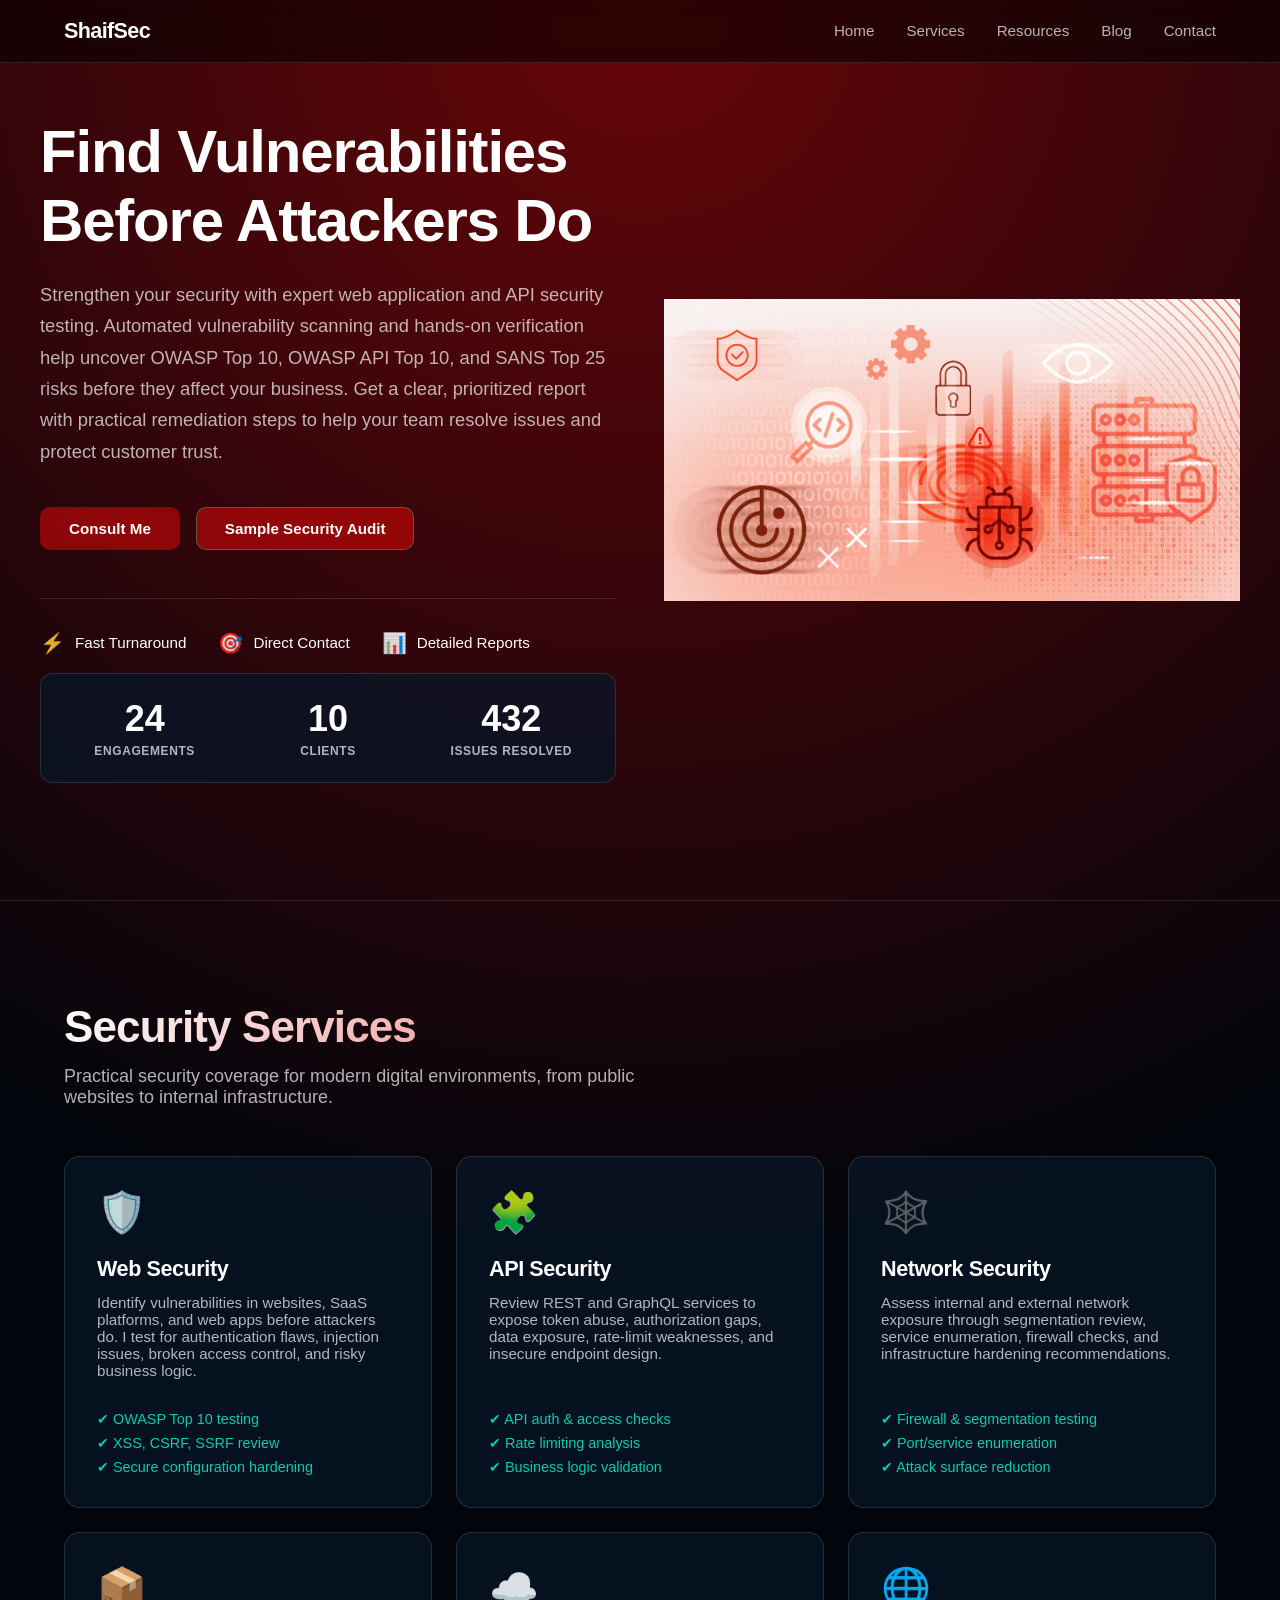
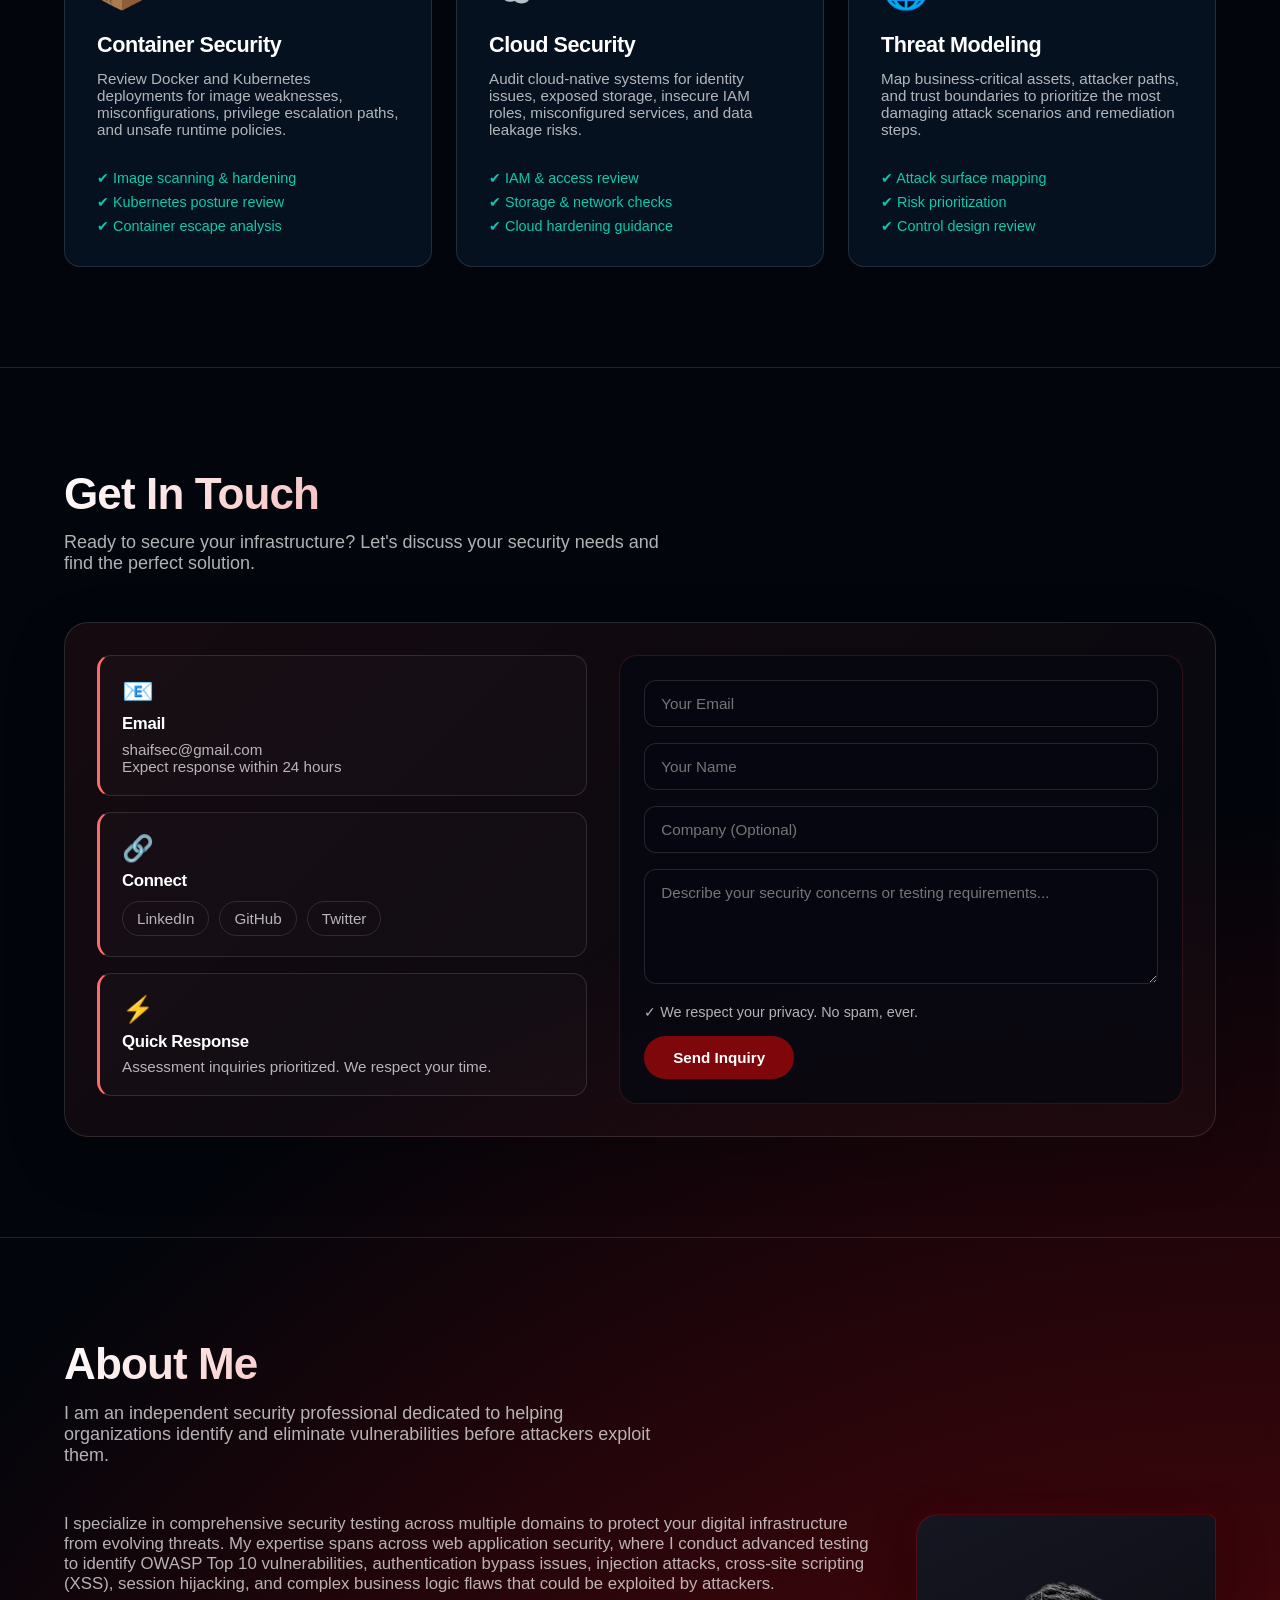
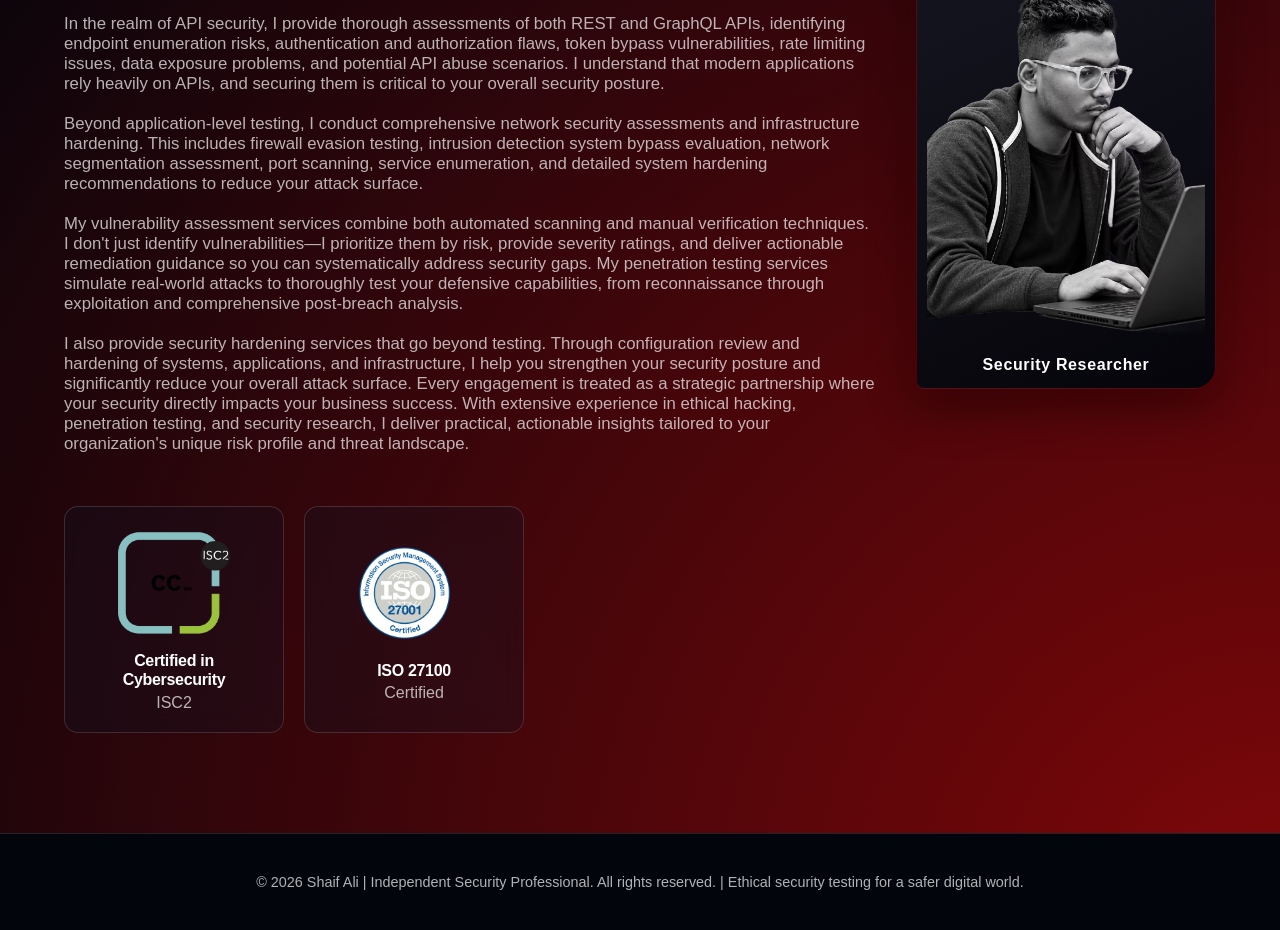
==== index.html @ ae42861e "Update" ====
<!DOCTYPE html>
<html lang="en">
<head>
  <meta charset="UTF-8">
  <meta name="viewport" content="width=device-width, initial-scale=1.0">
  <meta name="description" content="Find web and API security vulnerabilities before attackers do. Shaif Ali provides expert security testing, penetration testing, and actionable remediation guidance.">
  <meta name="keywords" content="web application security testing, API security testing, penetration testing, VAPT, security researcher">
  <meta name="author" content="Shaif Ali">
  <meta property="og:type" content="website">
  <meta property="og:site_name" content="ShaifSec">
  <meta property="og:title" content="ShaifSec | Web &amp; API Security Testing">
  <meta property="og:description" content="Find web and API security vulnerabilities before attackers do. Get expert testing and clear, actionable remediation guidance.">
  <meta property="og:url" content="https://shaifsec.com/">
  <meta property="og:image" content="https://shaifsec.com/banner.png">
  <meta name="twitter:card" content="summary_large_image">
  <meta name="twitter:title" content="ShaifSec | Web &amp; API Security Testing">
  <meta name="twitter:description" content="Find web and API security vulnerabilities before attackers do. Get expert testing and clear, actionable remediation guidance.">
  <meta name="twitter:image" content="https://shaifsec.com/banner.png">
  <link rel="canonical" href="https://shaifsec.com/">
  <title>ShaifSec | Web &amp; API Security Testing</title>
  <link rel="stylesheet" href="styles.css">
</head>
<body>
  <!-- Navigation -->
  <nav class="navbar">
    <div class="container">
      <div class="nav-brand">
        <span class="brand-name">ShaifSec</span>
      </div>
      <ul class="nav-menu" id="primary-navigation">
        <li><a href="/">Home</a></li>
        <li><a href="#services">Services</a></li>
        <li><a href="resources/index.html">Resources</a></li>
        <li><a href="blog/index.html">Blog</a></li>
        <li><a href="#contact">Contact</a></li>
      </ul>
      <button class="hamburger" id="hamburger" type="button" aria-label="Toggle navigation" aria-controls="primary-navigation" aria-expanded="false">
        <span></span>
        <span></span>
        <span></span>
      </button>
    </div>
  </nav>

  <!-- Hero Section -->
  <section id="hero" class="hero">
    <div class="hero-wrapper">
      <div class="hero-content">
        <h1 class="hero-title">Find Vulnerabilities Before Attackers Do</h1>
        <p class="hero-subtitle">Strengthen your security with expert web application and API security testing. Automated vulnerability scanning and hands-on verification help uncover OWASP Top 10, OWASP API Top 10, and SANS Top 25 risks before they affect your business. Get a clear, prioritized report with practical remediation steps to help your team resolve issues and protect customer trust.</p>
        <div class="hero-cta">
          <a href="#contact" class="btn btn-primary">Consult Me</a>
          <a href="PDF/sample-security-audit.pdf" class="btn btn-secondary">Sample Security Audit</a>
        </div>

        <div class="hero-features">
          <div class="feature">
            <span class="feature-icon">⚡</span>
            <span class="feature-text">Fast Turnaround</span>
          </div>
          <div class="feature">
            <span class="feature-icon">🎯</span>
            <span class="feature-text">Direct Contact</span>
          </div>
          <div class="feature">
            <span class="feature-icon">📊</span>
            <span class="feature-text">Detailed Reports</span>
          </div>
        </div>
        <br>
        <!-- Advanced Stats -->
        <div class="hero-stats">
          <div class="stat-box">
            <div class="stat-value" data-count="25">0</div>
            <div class="stat-name">Engagements</div>
          </div>
          <div class="stat-box">
            <div class="stat-value" data-count="11">0</div>
            <div class="stat-name">Clients</div>
          </div>
          <div class="stat-box">
            <div class="stat-value" data-count="450">0</div>
            <div class="stat-name">Issues Resolved</div>
          </div>
        </div>
      </div>
      
      <div class="hero-visual">
        <img src="banner.png" alt="ShaifSec banner" class="hero-logo">
      </div>
    </div>
  </section>

  <!-- Services Section -->
  <section id="services" class="services">
    <div class="container">
      <h2 class="section-title">Security Services</h2>
      <p class="section-subtitle">Practical security coverage for modern digital environments, from public websites to internal infrastructure.</p>

      <div class="services-grid">
        <article class="service-card">
          <div class="service-icon">🛡️</div>
          <h3>Web Security</h3>
          <p>Identify vulnerabilities in websites, SaaS platforms, and web apps before attackers do. I test for authentication flaws, injection issues, broken access control, and risky business logic.</p>
          <ul class="service-features">
            <li>✔ OWASP Top 10 testing</li>
            <li>✔ XSS, CSRF, SSRF review</li>
            <li>✔ Secure configuration hardening</li>
          </ul>
        </article>

        <article class="service-card">
          <div class="service-icon">🧩</div>
          <h3>API Security</h3>
          <p>Review REST and GraphQL services to expose token abuse, authorization gaps, data exposure, rate-limit weaknesses, and insecure endpoint design.</p>
          <ul class="service-features">
            <li>✔ API auth & access checks</li>
            <li>✔ Rate limiting analysis</li>
            <li>✔ Business logic validation</li>
          </ul>
        </article>

        <article class="service-card">
          <div class="service-icon">🕸️</div>
          <h3>Network Security</h3>
          <p>Assess internal and external network exposure through segmentation review, service enumeration, firewall checks, and infrastructure hardening recommendations.</p>
          <ul class="service-features">
            <li>✔ Firewall & segmentation testing</li>
            <li>✔ Port/service enumeration</li>
            <li>✔ Attack surface reduction</li>
          </ul>
        </article>

        <article class="service-card">
          <div class="service-icon">📦</div>
          <h3>Container Security</h3>
          <p>Review Docker and Kubernetes deployments for image weaknesses, misconfigurations, privilege escalation paths, and unsafe runtime policies.</p>
          <ul class="service-features">
            <li>✔ Image scanning & hardening</li>
            <li>✔ Kubernetes posture review</li>
            <li>✔ Container escape analysis</li>
          </ul>
        </article>

        <article class="service-card">
          <div class="service-icon">☁️</div>
          <h3>Cloud Security</h3>
          <p>Audit cloud-native systems for identity issues, exposed storage, insecure IAM roles, misconfigured services, and data leakage risks.</p>
          <ul class="service-features">
            <li>✔ IAM & access review</li>
            <li>✔ Storage & network checks</li>
            <li>✔ Cloud hardening guidance</li>
          </ul>
        </article>

        <article class="service-card">
          <div class="service-icon">🌐</div>
          <h3>Threat Modeling</h3>
          <p>Map business-critical assets, attacker paths, and trust boundaries to prioritize the most damaging attack scenarios and remediation steps.</p>
          <ul class="service-features">
            <li>✔ Attack surface mapping</li>
            <li>✔ Risk prioritization</li>
            <li>✔ Control design review</li>
          </ul>
        </article>
      </div>
    </div>
  </section>

  <!-- Contact Section -->
  <section id="contact" class="contact">
    <div class="container">
      <h2 class="section-title">Get In Touch</h2>
      <p class="section-subtitle">Ready to secure your infrastructure? Let's discuss your security needs and find the perfect solution.</p>
      
      <div class="contact-wrapper">
        <div class="contact-info">
          <div class="contact-item">
            <div class="contact-icon">📧</div>
            <h4>Email</h4>
            <p><a href="mailto:shaifsec@gmail.com">shaifsec@gmail.com</a></p>
            <p class="contact-note">Expect response within 24 hours</p>
          </div>

          <div class="contact-item">
            <div class="contact-icon">🔗</div>
            <h4>Connect</h4>
            <div class="social-links">
              <a href="https://linkedin.com/in/shaifsec" target="_blank" class="social-link">LinkedIn</a>
              <a href="https://github.com/shaifsec" target="_blank" class="social-link">GitHub</a>
              <a href="https://twitter.com/shaifsec" target="_blank" class="social-link">Twitter</a>
            </div>
          </div>

          <div class="contact-item">
            <div class="contact-icon">⚡</div>
            <h4>Quick Response</h4>
            <p class="contact-note">Assessment inquiries prioritized. We respect your time.</p>
          </div>
        </div>

        <form class="contact-form" id="contactForm">
          <div class="form-row">
            <div class="form-group">
              <input type="email" name="email" placeholder="Your Email" required>
            </div>
          </div>

          <div class="form-group">
            <input type="text" name="name" placeholder="Your Name" required>
          </div>

          <div class="form-group">
            <input type="text" name="company" placeholder="Company (Optional)">
          </div>

          <div class="form-group">
            <textarea name="message" placeholder="Describe your security concerns or testing requirements..." rows="5" required></textarea>
          </div>

          <div class="form-note">
            <span>✓</span> We respect your privacy. No spam, ever.
          </div>

          <div class="form-row">
            <button type="submit" class="btn btn-primary btn-submit">Send Inquiry</button>
          </div>
        </form>
      </div>
    </div>
  </section>

  <!-- About Me Section -->
  <section id="about" class="about">
    <div class="container">
      <h2 class="section-title">About Me</h2>
      <p class="section-subtitle">I am an independent security professional dedicated to helping organizations identify and eliminate vulnerabilities before attackers exploit them.</p>
      
      <div class="about-description">
        <div class="about-content-text">
          <p>I specialize in comprehensive security testing across multiple domains to protect your digital infrastructure from evolving threats. My expertise spans across web application security, where I conduct advanced testing to identify OWASP Top 10 vulnerabilities, authentication bypass issues, injection attacks, cross-site scripting (XSS), session hijacking, and complex business logic flaws that could be exploited by attackers.</p>

          <p>In the realm of API security, I provide thorough assessments of both REST and GraphQL APIs, identifying endpoint enumeration risks, authentication and authorization flaws, token bypass vulnerabilities, rate limiting issues, data exposure problems, and potential API abuse scenarios. I understand that modern applications rely heavily on APIs, and securing them is critical to your overall security posture.</p>

          <p>Beyond application-level testing, I conduct comprehensive network security assessments and infrastructure hardening. This includes firewall evasion testing, intrusion detection system bypass evaluation, network segmentation assessment, port scanning, service enumeration, and detailed system hardening recommendations to reduce your attack surface.</p>

          <p>My vulnerability assessment services combine both automated scanning and manual verification techniques. I don't just identify vulnerabilities—I prioritize them by risk, provide severity ratings, and deliver actionable remediation guidance so you can systematically address security gaps. My penetration testing services simulate real-world attacks to thoroughly test your defensive capabilities, from reconnaissance through exploitation and comprehensive post-breach analysis.</p>

          <p>I also provide security hardening services that go beyond testing. Through configuration review and hardening of systems, applications, and infrastructure, I help you strengthen your security posture and significantly reduce your overall attack surface. Every engagement is treated as a strategic partnership where your security directly impacts your business success. With extensive experience in ethical hacking, penetration testing, and security research, I deliver practical, actionable insights tailored to your organization's unique risk profile and threat landscape.</p>
        </div>
        <figure class="about-profile-image">
          <img src="Images/shaifsec.avif" alt="Shaif Ali, independent security professional">
          <figcaption>Security Researcher</figcaption>
        </figure>
      </div>

      <div class="certifications-list">
        <div class="certification-card" tabindex="0">
          <img src="Images/isc2-certified.png" alt="ISC2 Certified in Cybersecurity certification badge">
          <div class="certification-content">
            <h3>Certified in Cybersecurity</h3>
            <p>ISC2</p>
          </div>
          <p class="certification-description">Foundational knowledge of security principles, access controls, network security, and incident response.</p>
        </div>
        <div class="certification-card" tabindex="0">
          <img src="Images/iso-27100-certified.png" alt="ISO 27100 certification badge">
          <div class="certification-content">
            <h3>ISO 27100</h3>
            <p>Certified</p>
          </div>
          <p class="certification-description">Introduces cybersecurity concepts and principles for understanding and managing cyber risk.</p>
        </div>
      </div>
    </div>
  </section>

  <!-- Footer -->
  <footer class="footer">
    <div class="container">
      <p>&copy; 2026 Shaif Ali | Independent Security Professional. All rights reserved. | Ethical security testing for a safer digital world.</p>
    </div>
  </footer>

  <script src="script.js"></script>
</body>
</html>
---- styles.css ----
/* ========================================
   CYBERSECURITY SERVICE WEBSITE - STYLES
   Premium Dark Theme with Precision Neon Accents
   ======================================== */

* {
  margin: 0;
  padding: 0;
  box-sizing: border-box;
}

:root{
    /* Brand */
    --primary-color:#e90808f4;
    --primary-dark:#e90808f4;
    --secondary-color:#08e9c4dc;

    /* Background */
    --bg-darker:#02050b;
    --bg-dark: #081321;
    --bg-card:rgba(9,22,40,.75);
    --bg-card-hover: rgba(255, 45, 45, 0.08);

    /* Text */
    --text-light:#ffffff;
    --text-muted:#ffffffb1;

    /* Borders */
    --border-color:rgba(248, 248, 248, 0.12);

    /* Neon */
    --glow-blue:0 0 25px rgba(0,229,255,.45);
    --glow-red:0 0 18px oklch(63.348% 0.25204 28.552 / 0.55);

    --shadow:0 15px 45px rgb(238, 221, 221);

    --radius:18px;
}

html {
  scroll-behavior: smooth;
}

body{
    font-family:'Inter',sans-serif;
    color:var(--text-light);
    overflow-x:hidden;

    background:
        radial-gradient(circle at top,
        hwb(0 2% 4% / 0.418),
        transparent 30%),

        radial-gradient(circle at bottom right,
        hwb(0 3% 7% / 0.532),
        transparent 40%),

        linear-gradient(
        180deg,
        #02050b 30%,
        #02050b 45%,
        #02050b 75%);
}

.container {
  width: 100%;
  max-width: 1200px;
  margin: 0 auto;
  padding: 0 24px;
}

/* ========================================
   TYPOGRAPHY
   ======================================== */

h1, h2, h3, h4, h5, h6 {
  font-weight: 700;
  line-height: 1.2;
  letter-spacing: -0.02em;
}

.section-title {
  font-size: 2.75rem;
  margin-bottom: 12px;
  background: linear-gradient(135deg, #ffffff 0%, var(--primary-color) 100%);
  background-clip: text;
  -webkit-background-clip: text;
  -webkit-text-fill-color: transparent;
}

.section-subtitle {
  font-size: 1.125rem;
  color: var(--text-muted);
  margin-bottom: 48px;
  max-width: 600px;
}

/* ========================================
   BUTTONS
   ======================================== */
  
.btn{
  display:inline-flex;
  align-items:center;
  justify-content:center;
  gap:8px;

  padding:12px 28px;
  border-radius:10px;

  font-weight:600;
  font-size:0.95rem;

  text-decoration:none;
  cursor:pointer;

  transition:all .25s ease;
  user-select:none;
  border:1px solid transparent;
}

.btn-primary{
  background:linear-gradient(135deg,#e9080884,#d6060693);
  color:#fff;

  box-shadow:0 0 18px rgba(8, 226, 242, 0);
}

.btn-primary:hover{
  transform:translateY(-3px);
  box-shadow:
    0 0 25px lch(70.99% 40.16 231.56 / 0),
    0 10px 30px hwb(198 2% 7% / 0);
}
.btn-secondary{
   background:linear-gradient(135deg,#e9080884,#d6060693);
  color:#fff;

  border:1px solid rgba(8, 233, 196, 0.35);
  backdrop-filter:blur(10px);
}

.btn-secondary:hover{
  border-color:var(--secondary-color);
  box-shadow:0 0 18px rgba(8, 233, 196, 0.18);
  transform:translateY(-3px);
}

/* ========================================
   NAVIGATION BAR
   ======================================== */

.navbar {
  position: fixed;
  top: 0;
  width: 100%;
  background: rgba(0, 0, 0, 0.542);
  border-bottom: 1px solid var(--border-color);
  z-index: 1000;
  backdrop-filter: blur(12px);
}

.navbar .container {
  display: flex;
  justify-content: space-between;
  align-items: center;
  padding: 18px 24px;
}

.nav-brand {
  display: flex;
  align-items: center;
  gap: 12px;
  font-size: 1.35rem;
  font-weight: 700;
  letter-spacing: -0.03em;
}

.logo-img {
  width: 50px;
  height: 40px;
  object-fit: contain;
}

.logo-icon {
  font-size: 1.6rem;
  color: var(--primary-color);
  filter: drop-shadow(0 0 8px rgba(0, 255, 157, 0.5));
}

.brand-name {
  color: var(--text-light);
}

.nav-menu {
  display: flex;
  list-style: none;
  gap: 32px;
  align-items: center;
}

.nav-menu a {
  color: var(--text-muted);
  text-decoration: none;
  transition: color 0.2s ease;
  font-weight: 500;
  font-size: 0.95rem;
}

.nav-menu a:hover,
.nav-menu a.active {
  color: var(--primary-color);
}

.nav-menu a.active {
  font-weight: 700;
}

.hamburger {
  display: none;
  flex-direction: column;
  cursor: pointer;
  gap: 6px;
  padding: 8px;
  border: 0;
  background: transparent;
}

.hamburger:focus-visible {
  outline: 2px solid var(--primary-color);
  outline-offset: 3px;
}

.hamburger span {
  width: 24px;
  height: 2px;
  background: var(--text-light);
  border-radius: 2px;
  transition: all 0.2s ease;
}

/* ========================================
   HERO SECTION
   ======================================== */

.hero {
  min-height: 100vh;
  display: flex;
  align-items: center;
  justify-content: center;

  padding-top: 80px; /* replaces margin-top issue */
  padding-bottom: 80px;

  position: relative;
}

.hero-wrapper {
  width: 100%;
  max-width: 1200px;

  display: grid;
  grid-template-columns: 1fr 1fr;
  gap: 48px;

  align-items: center;
  justify-content: center;

  margin: 0 auto;
}

.hero-badge {
  display: inline-flex;
  align-items: center;
  gap: 8px;
  background: rgba(0, 255, 157, 0.06);
  border: 1px solid rgba(0, 255, 157, 0.2);
  color: var(--primary-color);
  padding: 6px 14px;
  border-radius: 20px;
  font-size: 0.85rem;
  font-weight: 600;
  margin-bottom: 24px;
  letter-spacing: 0.05em;
  text-transform: uppercase;
}

.badge-pulse {
  width: 6px;
  height: 6px;
  background: var(--primary-color);
  border-radius: 50%;
  box-shadow: 0 0 8px var(--primary-color);
  animation: pulse-dot 2s ease-in-out infinite;
}

@keyframes pulse-dot {
  0%, 100% { transform: scale(1); opacity: 1; }
  50% { transform: scale(1.4); opacity: 0.5; }
}

.hero-title {
  font-size: 3.75rem;
  margin-bottom: 24px;
  color: var(--text-light);
  line-height: 1.15;
  font-weight: 800;
}

/* Enhanced Gradient Style for Specific Hero Text Accentuation */
.hero-title span {
  background: linear-gradient(135deg, var(--primary-color) 0%, var(--secondary-color) 100%);
  background-clip: text;
  -webkit-background-clip: text;
  -webkit-text-fill-color: transparent;
}

.hero-subtitle {
  font-size: 1.15rem;
  color: var(--text-muted);
  margin-bottom: 40px;
  line-height: 1.7;
  text-align: left;
}

.hero-cta {
  display: flex;
  gap: 16px;
  margin-bottom: 48px;
  flex-wrap: wrap;
}

.hero-features {
  display: flex;
  gap: 32px;
  flex-wrap: wrap;
  padding-top: 32px;
  border-top: 1px solid var(--border-color);
}

.feature {
  display: flex;
  align-items: center;
  gap: 10px;
  color: var(--text-light);
  font-weight: 500;
  font-size: 0.95rem;
}

.feature-icon {
  font-size: 1.25rem;
  color: var(--secondary-color);
}

/* Hero Stats Container */
.hero-stats {
  display: flex;
  gap: 24px;
  padding: 24px;
  background: var(--bg-card);
  border: 1px solid var(--border-color);
  border-radius: 12px;
  backdrop-filter: blur(8px);
}

.stat-box {
  text-align: center;
  flex: 1;
}

.stat-value {
  font-size: 2.25rem;
  font-weight: 800;
  color: var(--text-light);
  margin-bottom: 4px;
}

.stat-name {
  font-size: 0.75rem;
  color: var(--text-muted);
  font-weight: 600;
  text-transform: uppercase;
  letter-spacing: 0.05em;
}

/* Hero visual */
.hero-visual {
  display: flex;
  align-items: center;
  justify-content: center;
  position: relative;
  min-height: 320px;
}

.hero-logo {
  width: min(620px, 100%);
  height: auto;
  max-width: 100%;
  display: block;
  object-fit: contain;
}

.cyber-shield {
  width: 100%;
  max-width: 340px;
  height: auto;
  filter: drop-shadow(0 0 40px rgba(0, 255, 157, 0.15));
  animation: shield-float 4s ease-in-out infinite;
}

@keyframes shield-float {
  0%, 100% { transform: translateY(0px); }
  50% { transform: translateY(-12px); }
}

.security-shield {
  position: relative;
  width: 280px;
  height: 280px;
  display: flex;
  align-items: center;
  justify-content: center;
}

.shield-inner {
  width: 200px;
  height: 240px;
  background: linear-gradient(135deg, rgba(5, 8, 17, 0.6) 0%, rgba(13, 22, 41, 0.8) 100%);
  border: 1px solid rgba(0, 255, 157, 0.3);
  border-radius: 24px 24px 60px 60px;
  display: flex;
  align-items: center;
  justify-content: center;
  box-shadow: 0 10px 40px rgba(0, 0, 0, 0.5), inset 0 0 20px rgba(0, 255, 157, 0.1);
  animation: shield-pulse 3s ease-in-out infinite;
  z-index: 3;
}

.shield-lock {
  font-size: 4rem;
  color: var(--primary-color);
  filter: drop-shadow(0 0 12px rgba(0, 255, 157, 0.4));
}

.shield-ring {
  position: absolute;
  width: 110%;
  height: 110%;
  border: 1px dashed rgba(0, 200, 255, 0.2);
  border-radius: 50%;
  animation: rotate 20s linear infinite;
}

.shield-ring:nth-child(2) {
  width: 125%;
  height: 125%;
  border: 1px solid rgba(0, 255, 157, 0.1);
  animation: rotate 30s linear infinite reverse;
}

@keyframes shield-pulse {
  0%, 100% { border-color: rgba(0, 255, 157, 0.3); }
  50% { border-color: rgba(0, 200, 255, 0.6); }
}

@keyframes rotate {
  100% { transform: rotate(360deg); }
}

/* ========================================
   SECTIONS STANDARD SETUP
   ======================================== */

#about, #services, #plans, #why-us, #testimonials, #contact, #resources {
  padding: 100px 0;
  border-top: 1px solid var(--border-color);
}

/* ========================================
   PLANS SECTION
   ======================================== */

.plans-grid {
  display: grid;
  grid-template-columns: repeat(auto-fit, minmax(280px, 1fr));
  gap: 24px;
}

.plan-card {
  position: relative;
  background: var(--bg-card);
  border: 1px solid var(--border-color);
  border-radius: 16px;
  padding: 32px 24px;
  transition: all 0.3s ease;
}

.plan-card:hover {
  transform: translateY(-6px);
  border-color: rgba(255, 45, 45, 0.4);
  box-shadow: 0 0 25px rgba(255, 45, 45, 0.18);
}

.featured-plan {
  border-color: rgba(255, 45, 45, 0.45);
  box-shadow: inset 0 0 0 1px rgba(255, 45, 45, 0.2);
}

.plan-badge {
  position: absolute;
  top: 16px;
  right: 16px;
  background: linear-gradient(135deg, var(--primary-color), #ff6a00);
  color: #fff;
  font-size: 0.75rem;
  font-weight: 700;
  padding: 6px 10px;
  border-radius: 999px;
}

.plan-header {
  margin-bottom: 24px;
}

.plan-header h3 {
  font-size: 1.45rem;
  margin-bottom: 8px;
}

.plan-price {
  font-size: 2rem;
  font-weight: 800;
  color: var(--secondary-color);
  margin-bottom: 6px;
}

.plan-meta {
  color: var(--text-muted);
  font-size: 0.95rem;
}

.plan-features {
  list-style: none;
  display: flex;
  flex-direction: column;
  gap: 10px;
  color: var(--text-muted);
  font-size: 0.95rem;
}

.plan-features li {
  display: flex;
  gap: 8px;
  align-items: flex-start;
}

.plan-features span {
  color: var(--primary-color);
  font-weight: 700;
}

/* ========================================
   ABOUT SECTION
   ======================================== */

.about-description {
  display: grid;
  grid-template-columns: minmax(0, 1fr) minmax(220px, 300px);
  align-items: start;
  gap: 40px;
}

.about-content-text p {
  color: var(--text-muted);
  font-size: 1.05rem;
  margin-bottom: 20px;
}

.about-profile-image {
  position: relative;
  margin: 0;
  padding: 10px;
  border: 1px solid rgba(233, 8, 8, 0.3);
  border-radius: 22px 8px 22px 8px;
  background: linear-gradient(155deg, rgba(19, 24, 36, 0.92), rgba(2, 5, 11, 0.96));
  box-shadow: 0 18px 48px rgba(0, 0, 0, 0.42), 0 0 24px rgba(233, 8, 8, 0.1);
}

.about-profile-image img {
  display: block;
  width: 100%;
  height: auto;
  border-radius: 15px 4px 15px 4px;
  object-fit: cover;
}

.about-profile-image figcaption {
  padding: 14px 8px 4px;
  color: var(--text-light);
  font-size: 1rem;
  font-weight: 600;
  letter-spacing: 0.04em;
  text-align: center;
}

.certifications-list {
  display: flex;
  flex-wrap: wrap;
  gap: 20px;
  margin-top: 32px;
}

.certification-card {
  position: relative;
  display: flex;
  width: 220px;
  aspect-ratio: 1;
  flex-direction: column;
  align-items: center;
  justify-content: center;
  gap: 12px;
  padding: 20px;
  background: rgba(9, 22, 40, 0.28);
  border: 1px solid rgba(255, 255, 255, 0.14);
  border-radius: 14px;
  backdrop-filter: blur(12px);
  transition: background 0.3s ease, border-color 0.3s ease, transform 0.3s ease;
}

.certification-card:hover,
.certification-card:focus-visible {
  transform: translateY(-4px);
  background: rgba(9, 22, 40, 0.42);
  border-color: rgba(255, 45, 45, 0.4);
}

.certification-card:focus-visible {
  outline: 2px solid var(--primary-color);
  outline-offset: 3px;
}

.certification-card img {
  display: block;
  width: 112px;
  height: 112px;
  object-fit: contain;
}

.certification-content h3 {
  font-size: 1rem;
  text-align: center;
}

.certification-content p {
  color: var(--text-muted);
  margin-top: 4px;
  text-align: center;
}

.certification-description {
  position: absolute;
  inset: 0;
  display: flex;
  align-items: center;
  justify-content: center;
  padding: 24px;
  border-radius: inherit;
  background: rgba(2, 5, 11, 0.94);
  color: var(--text-light);
  font-size: 0.95rem;
  line-height: 1.5;
  text-align: center;
  opacity: 0;
  visibility: hidden;
  transition: opacity 0.2s ease, visibility 0.2s ease;
}

.certification-card:hover .certification-description,
.certification-card:focus-visible .certification-description {
  opacity: 1;
  visibility: visible;
}

/* ========================================
   SERVICES SECTION
   ======================================== */

.services-grid {
  display: grid;
  grid-template-columns: repeat(auto-fit, minmax(280px, 1fr));
  gap: 24px;
  align-items: stretch;
}

.service-card {
  background: var(--bg-card);
  border: 1px solid var(--border-color);
  border-radius: 16px;
  padding: 32px;
  transition: all 0.3s cubic-bezier(0.4, 0, 0.2, 1);
  display: flex;
  flex-direction: column;
}

.service-card:hover,
.benefit-item:hover,
.testimonial-card:hover {
  background: rgba(255, 45, 45, 0.08);
  border-color: rgba(255, 45, 45, 0.4);
  transform: translateY(-6px);
  box-shadow: 0 0 25px rgba(255, 45, 45, 0.25);
}

.service-icon {
  font-size: 2.5rem;
  margin-bottom: 20px;
  color: var(--primary-color);
}

.service-card h3 {
  font-size: 1.35rem;
  margin-bottom: 12px;
  color: var(--text-light);
}

.service-card p {
  color: var(--text-muted);
  margin-bottom: 24px;
  font-size: 0.95rem;
}

.service-features {
  list-style: none;
  color: var(--secondary-color);
  font-size: 0.9rem;
  margin-top: auto;
}

.service-features li {
  margin-top: 8px;
  display: flex;
  align-items: center;
  gap: 8px;
}

/* ========================================
   WHY US & TESTIMONIALS
   ======================================== */

.benefits-grid, .testimonials-grid {
  display: grid;
  grid-template-columns: repeat(auto-fit, minmax(300px, 1fr));
  gap: 24px;
}

.benefit-item, .testimonial-card {
  background: var(--bg-card);
  border: 1px solid var(--border-color);
  border-radius: 8px;
  padding: 32px;
  transition: all 0.3s ease;
}

.benefit-item:hover, .testimonial-card:hover {
  background: var(--bg-card-hover);
  border-color: rgba(0, 200, 255, 0.3);
  transform: translateY(-4px);
}

.benefit-icon {
  font-size: 2.5rem;
  color: var(--primary-color);
  margin-bottom: 16px;
}

.benefit-item h4 {
  font-size: 1.25rem;
  margin-bottom: 12px;
}

.benefit-item p, .testimonial-card p {
  color: var(--text-muted);
  font-size: 0.95rem;
}

.stars {
  color: #ffb800;
  margin-bottom: 16px;
  font-size: 1rem;
}

.testimonial-card p {
  font-style: italic;
  line-height: 1.7;
  margin-bottom: 20px;
}

.testimonial-author {
  color: var(--secondary-color);
  font-weight: 600;
  font-size: 0.9rem;
}

/* ========================================
   RESOURCES SECTION
   ======================================== */

.resources-grid {
  display: grid;
  grid-template-columns: repeat(auto-fit, minmax(240px, 1fr));
  gap: 24px;
}

.resource-card {
  display: block;
  background: var(--bg-card);
  border: 1px solid var(--border-color);
  border-radius: 16px;
  padding: 28px;
  text-decoration: none;
  color: inherit;
  transition: all 0.3s ease;
}

.resource-card:hover {
  transform: translateY(-6px);
  border-color: rgba(255, 45, 45, 0.4);
  box-shadow: 0 0 25px rgba(255, 45, 45, 0.18);
}

.resource-icon {
  font-size: 2.2rem;
  margin-bottom: 16px;
  color: var(--primary-color);
}

.resource-card h3 {
  font-size: 1.25rem;
  margin-bottom: 10px;
  color: var(--text-light);
}

.resource-card p {
  color: var(--text-muted);
  font-size: 0.95rem;
  line-height: 1.6;
}

/* ========================================
   CONTACT SECTION
   ======================================== */

.contact {
  position: relative;
}

.contact-eyebrow {
  display: inline-block;
  margin-bottom: 12px;
  padding: 8px 14px;
  border: 1px solid rgba(255, 77, 77, 0.25);
  border-radius: 999px;
  background: rgba(255, 77, 77, 0.08);
  color: #ff6b6b;
  font-size: 0.85rem;
  font-weight: 600;
  letter-spacing: 0.08em;
  text-transform: uppercase;
}

.contact-wrapper {
  display: grid;
  grid-template-columns: 1fr 1.15fr;
  gap: 32px;
  margin-top: 28px;
  padding: 32px;
  background: linear-gradient(135deg, rgba(255, 77, 77, 0.08), rgba(255, 255, 255, 0.02));
  border: 1px solid var(--border-color);
  border-radius: 24px;
  box-shadow: 0 20px 60px rgba(0, 0, 0, 0.2);
}

.contact-info {
  display: flex;
  flex-direction: column;
  gap: 16px;
}

.contact-hero {
  padding: 24px;
  border-radius: 18px;
  background: rgba(5, 8, 17, 0.7);
  border: 1px solid rgba(255, 77, 77, 0.2);
}

.contact-hero h3 {
  color: var(--text-light);
  font-size: 1.3rem;
  margin-bottom: 8px;
}

.contact-hero p {
  color: var(--text-muted);
  line-height: 1.7;
  margin: 0;
}

.contact-item {
  background: rgba(255, 255, 255, 0.02);
  border: 1px solid var(--border-color);
  border-left: 3px solid #ff6b6b;
  padding: 20px 22px;
  border-radius: 14px;
  transition: transform 0.2s ease, border-color 0.2s ease;
}

.contact-item:hover {
  transform: translateY(-2px);
  border-color: rgba(255, 77, 77, 0.3);
}

.contact-icon {
  font-size: 1.6rem;
  color: #ff6b6b;
  margin-bottom: 8px;
}

.contact-item h4 {
  color: var(--text-light);
  margin-bottom: 6px;
  font-size: 1.05rem;
}

.contact-item p, .contact-item a {
  color: var(--text-muted);
  font-size: 0.95rem;
  text-decoration: none;
}

.contact-item a:hover {
  color: #ff6b6b;
}

.social-links {
  display: flex;
  flex-wrap: wrap;
  gap: 10px;
  margin-top: 10px;
}

.social-link {
  color: var(--text-muted);
  text-decoration: none;
  padding: 8px 14px;
  border: 1px solid var(--border-color);
  border-radius: 999px;
  font-size: 0.85rem;
  transition: all 0.2s ease;
}

.social-link:hover {
  color: #ff6b6b;
  border-color: #ff6b6b;
  background: rgba(255, 77, 77, 0.08);
}

/* Form Styles */
.contact-form {
  display: flex;
  flex-direction: column;
  gap: 16px;
  padding: 24px;
  border-radius: 18px;
  background: rgba(5, 8, 17, 0.7);
  border: 1px solid rgba(255, 77, 77, 0.16);
}

.form-group input, .form-group textarea {
  background: rgba(5, 8, 17, 0.6);
  border: 1px solid var(--border-color);
  color: var(--text-light);
  padding: 14px 16px;
  border-radius: 12px;
  font-family: inherit;
  font-size: 0.95rem;
  transition: all 0.25s ease;
  width: 100%;
}

.form-group input:focus, .form-group textarea:focus {
  outline: none;
  border-color: #ff6b6b;
  background: rgba(5, 8, 17, 0.9);
  box-shadow: 0 0 15px rgba(255, 77, 77, 0.15);
}

.form-row {
  display: flex;
  gap: 16px;
}

.form-row .form-group {
  flex: 1;
}

.btn-submit {
  border-radius: 999px;
  white-space: nowrap;
}

.form-note {
  color: var(--text-muted);
  font-size: 0.9rem;
}

/* ========================================
   FOOTER
   ======================================== */

.footer {
  background: var(--bg-darker);
  border-top: 1px solid var(--border-color);
  padding: 40px 24px;
  text-align: center;
  color: var(--text-muted);
  font-size: 0.9rem;
}

/* ========================================
   RESPONSIVE DESIGN (Media Queries)
   ======================================== */

@media (max-width: 992px) {
  .hero-wrapper {
    grid-template-columns: 1fr;
    text-align: center;
    gap: 40px;
  }
  
  .hero-title { font-size: 3rem; }
  .hero-cta, .hero-features { justify-content: center; }
  .contact-wrapper { grid-template-columns: 1fr; }
  .hero-visual { order: -1; margin-bottom: 20px; }
}

@media (max-width: 768px) {
  .nav-menu { display: none; }
  .hamburger { display: flex; }
  .section-title { font-size: 2.25rem; }
  #about, #services, #plans, #why-us, #testimonials, #contact { padding: 60px 0; }
  .form-row { flex-direction: column; }

  .hero-wrapper { width: 100%; padding: 0 24px; }
  .hero-content, .hero-visual { width: 100%; min-width: 0; }
  .hero-logo { position: static; width: 100%; max-width: 100%; margin: 0; transform: none; }
  .hero-stats { gap: 8px; padding: 16px 10px; }
  .stat-box { min-width: 0; }
  .stat-value { font-size: 1.5rem; }
  .stat-name { letter-spacing: 0; }

  .about-description { grid-template-columns: 1fr; gap: 24px; }
  .about-profile-image { position: static; grid-row: 1; width: min(100%, 280px); margin: 0 auto 8px; }

  .certification-card { width: 190px; }
  .certification-card img { width: 96px; height: 96px; }

  /* Mobile menu when active */
  .navbar .nav-menu.active {
    display: flex;
    flex-direction: column;
    position: absolute;
    top: 64px;
    right: 16px;
    background: var(--bg-card, rgba(9,22,40,.95));
    padding: 12px 16px;
    border-radius: 10px;
    box-shadow: 0 8px 24px rgba(0,0,0,0.5);
    gap: 12px;
    z-index: 50;
    min-width: 200px;
  }

  .nav-menu.active a {
    color: var(--text-light);
    padding: 8px 0;
  }

  /* Hamburger active state - animate to X */
  .hamburger.active span:nth-child(1) {
    transform: translateY(8px) rotate(45deg);
  }
  .hamburger.active span:nth-child(2) {
    opacity: 0;
    transform: scaleX(0);
  }
  .hamburger.active span:nth-child(3) {
    transform: translateY(-8px) rotate(-45deg);
  }
}

@media (max-width: 480px) {
  .hero-title { font-size: 2.25rem; }
  .hero-cta .btn { width: 100%; }
}
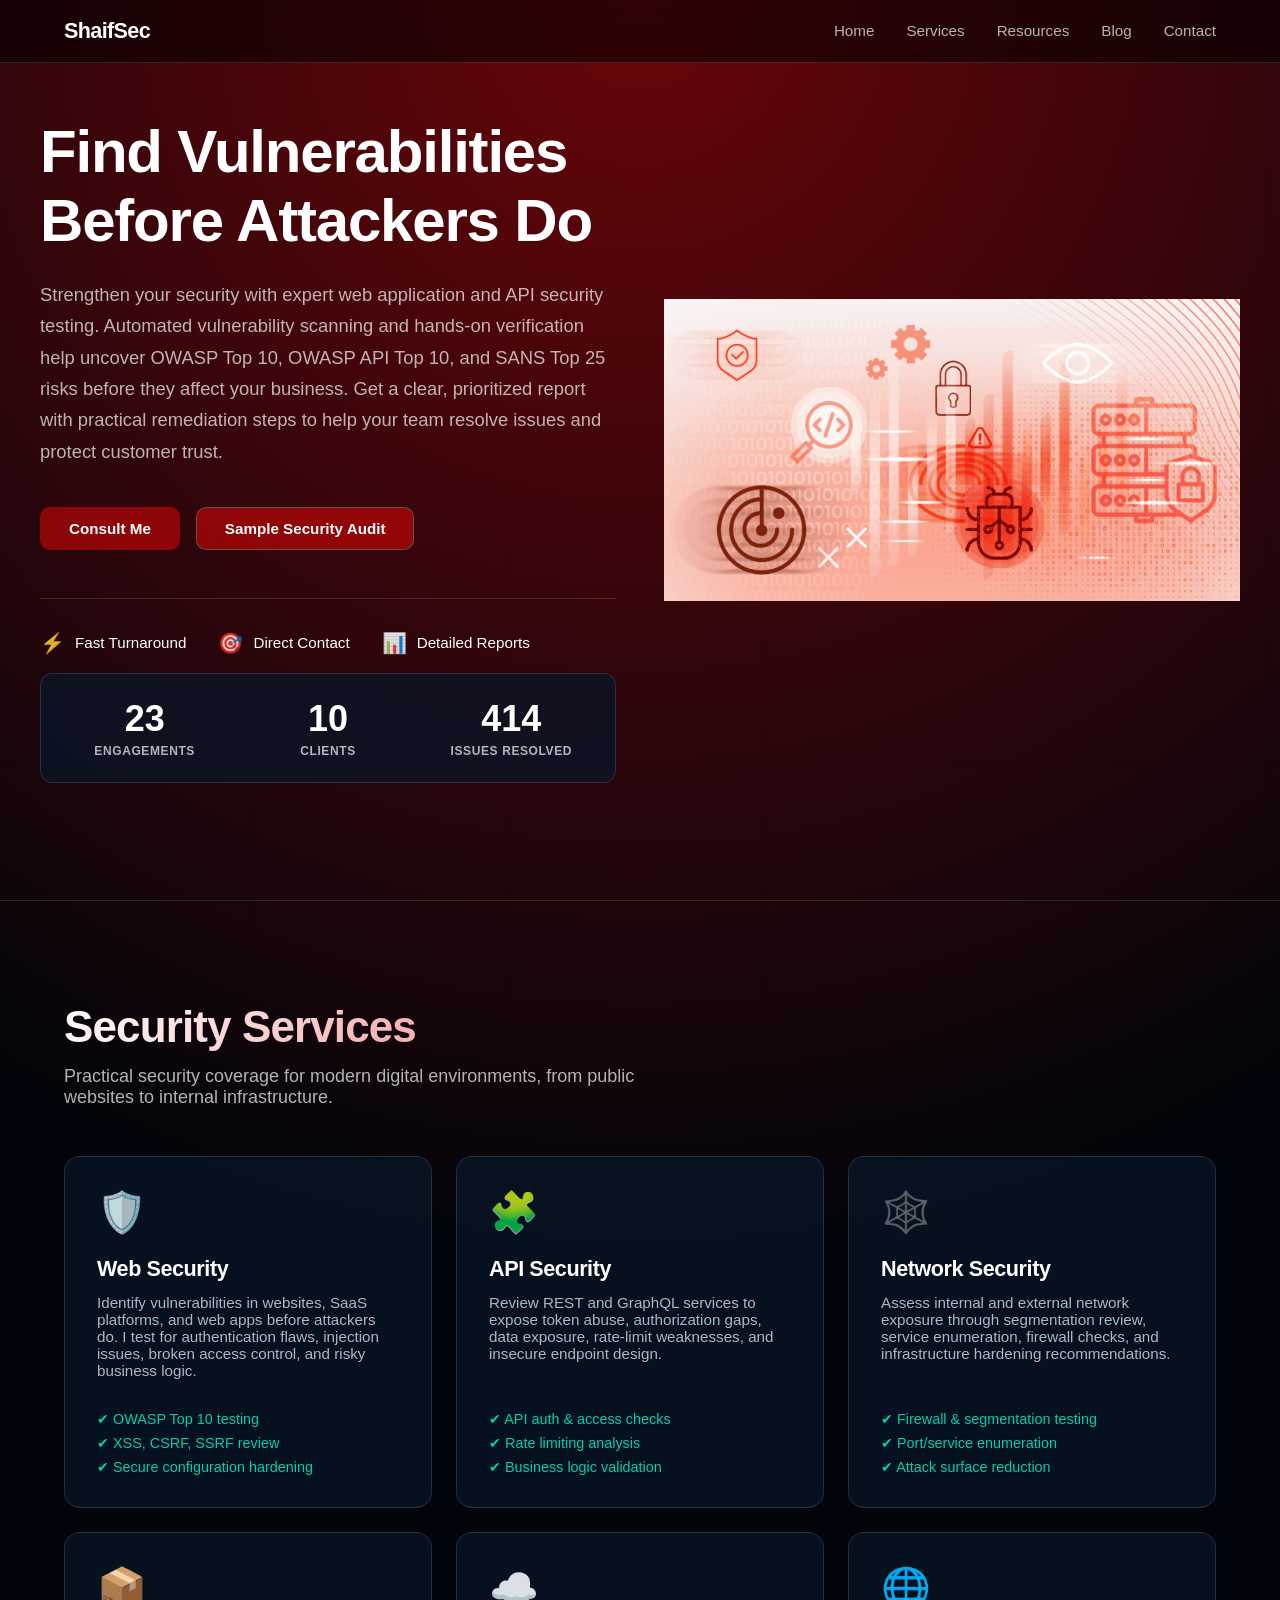
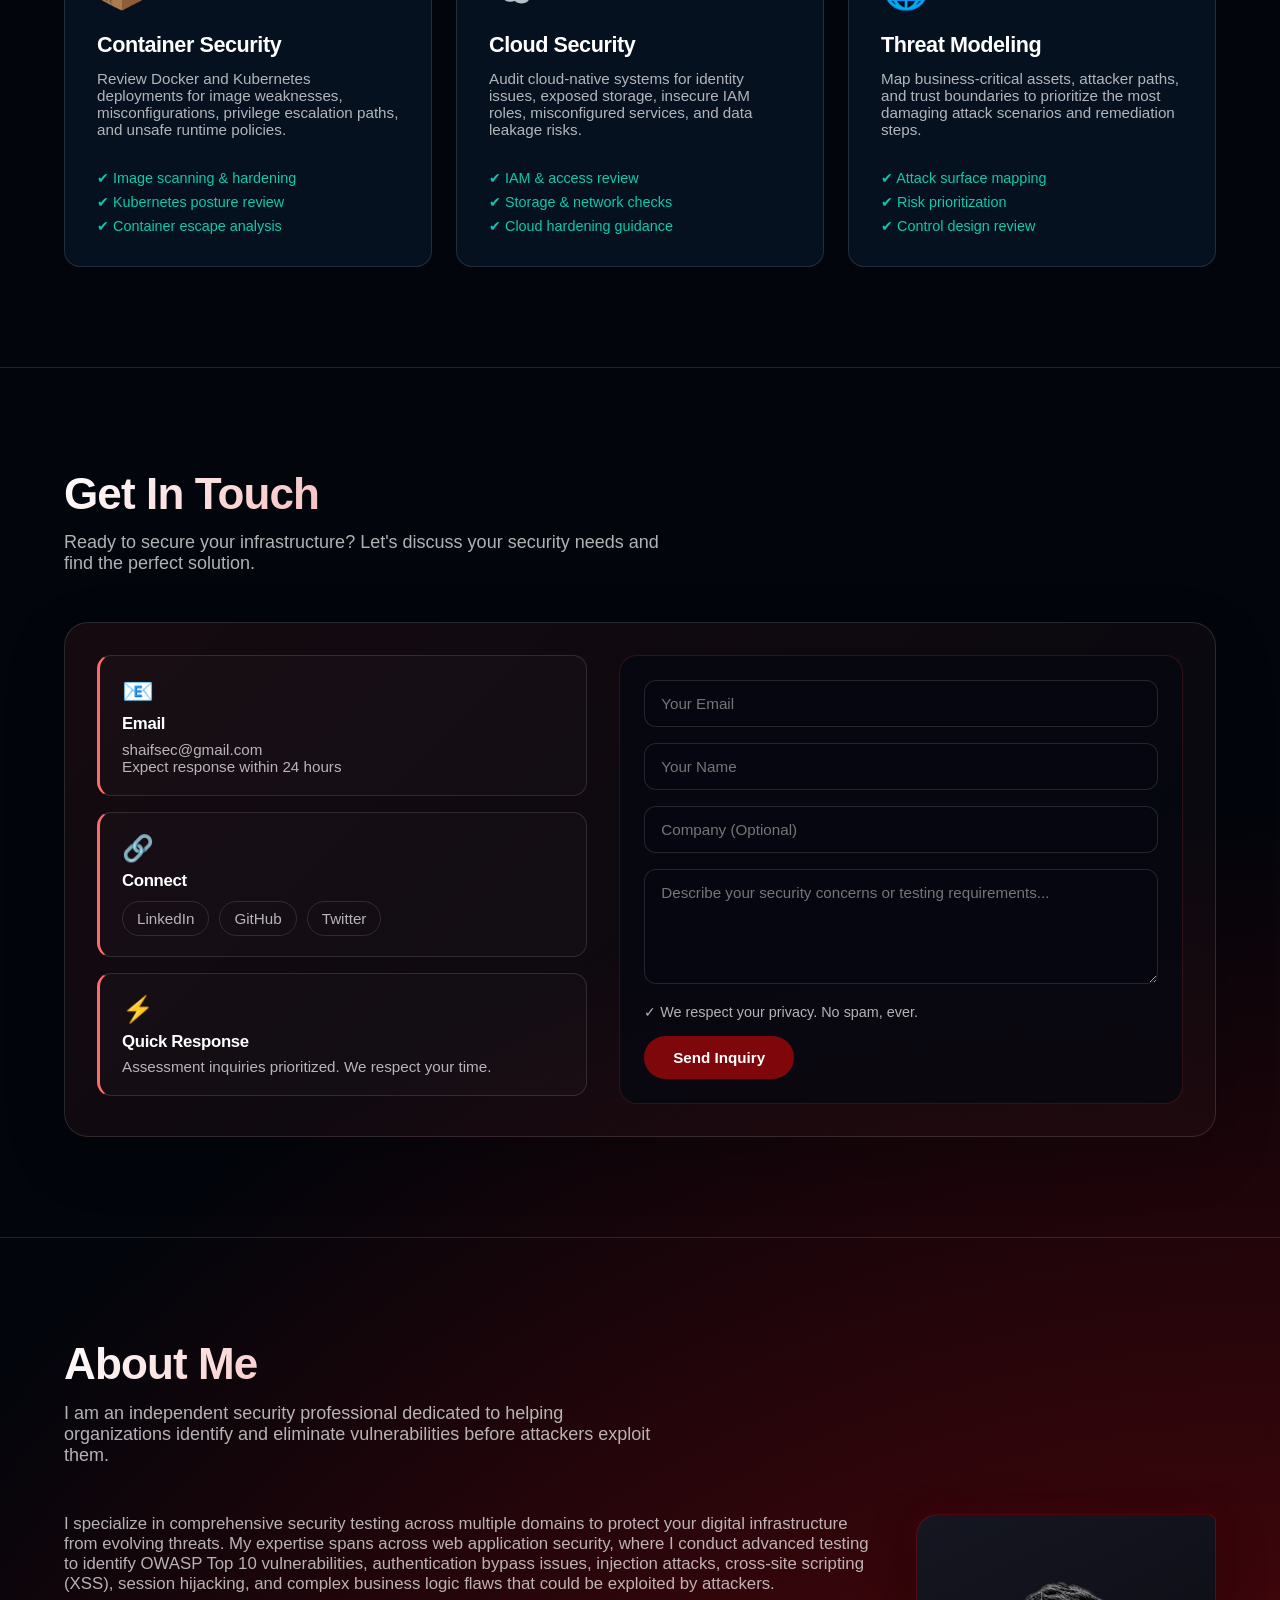
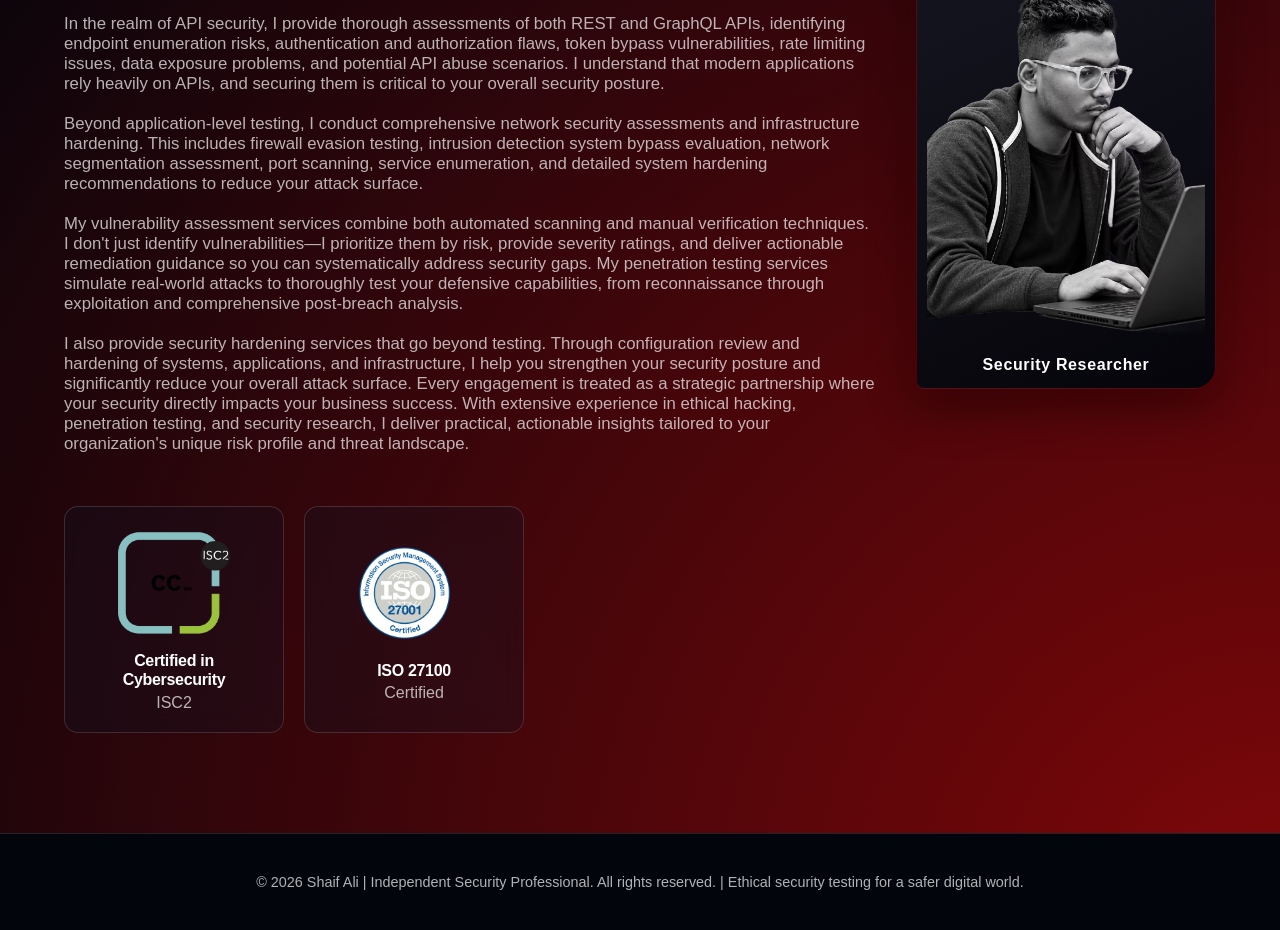
==== commit 1dbcfd5d: "Update" ====
--- a/index.html
+++ b/index.html
@@ -10,13 +10,13 @@
   <meta property="og:site_name" content="ShaifSec">
   <meta property="og:title" content="ShaifSec | Web &amp; API Security Testing">
   <meta property="og:description" content="Find web and API security vulnerabilities before attackers do. Get expert testing and clear, actionable remediation guidance.">
-  <meta property="og:url" content="https://shaifsec.com/">
-  <meta property="og:image" content="https://shaifsec.com/banner.png">
+  <meta property="og:url" content="https://shaifsec.github.io/">
+  <meta property="og:image" content="https://shaifsec.github.io/banner.png">
   <meta name="twitter:card" content="summary_large_image">
   <meta name="twitter:title" content="ShaifSec | Web &amp; API Security Testing">
   <meta name="twitter:description" content="Find web and API security vulnerabilities before attackers do. Get expert testing and clear, actionable remediation guidance.">
-  <meta name="twitter:image" content="https://shaifsec.com/banner.png">
-  <link rel="canonical" href="https://shaifsec.com/">
+  <meta name="twitter:image" content="https://shaifsec.github.io/banner.png">
+  <link rel="canonical" href="https://shaifsec.github.io/">
   <title>ShaifSec | Web &amp; API Security Testing</title>
   <link rel="stylesheet" href="styles.css">
 </head>
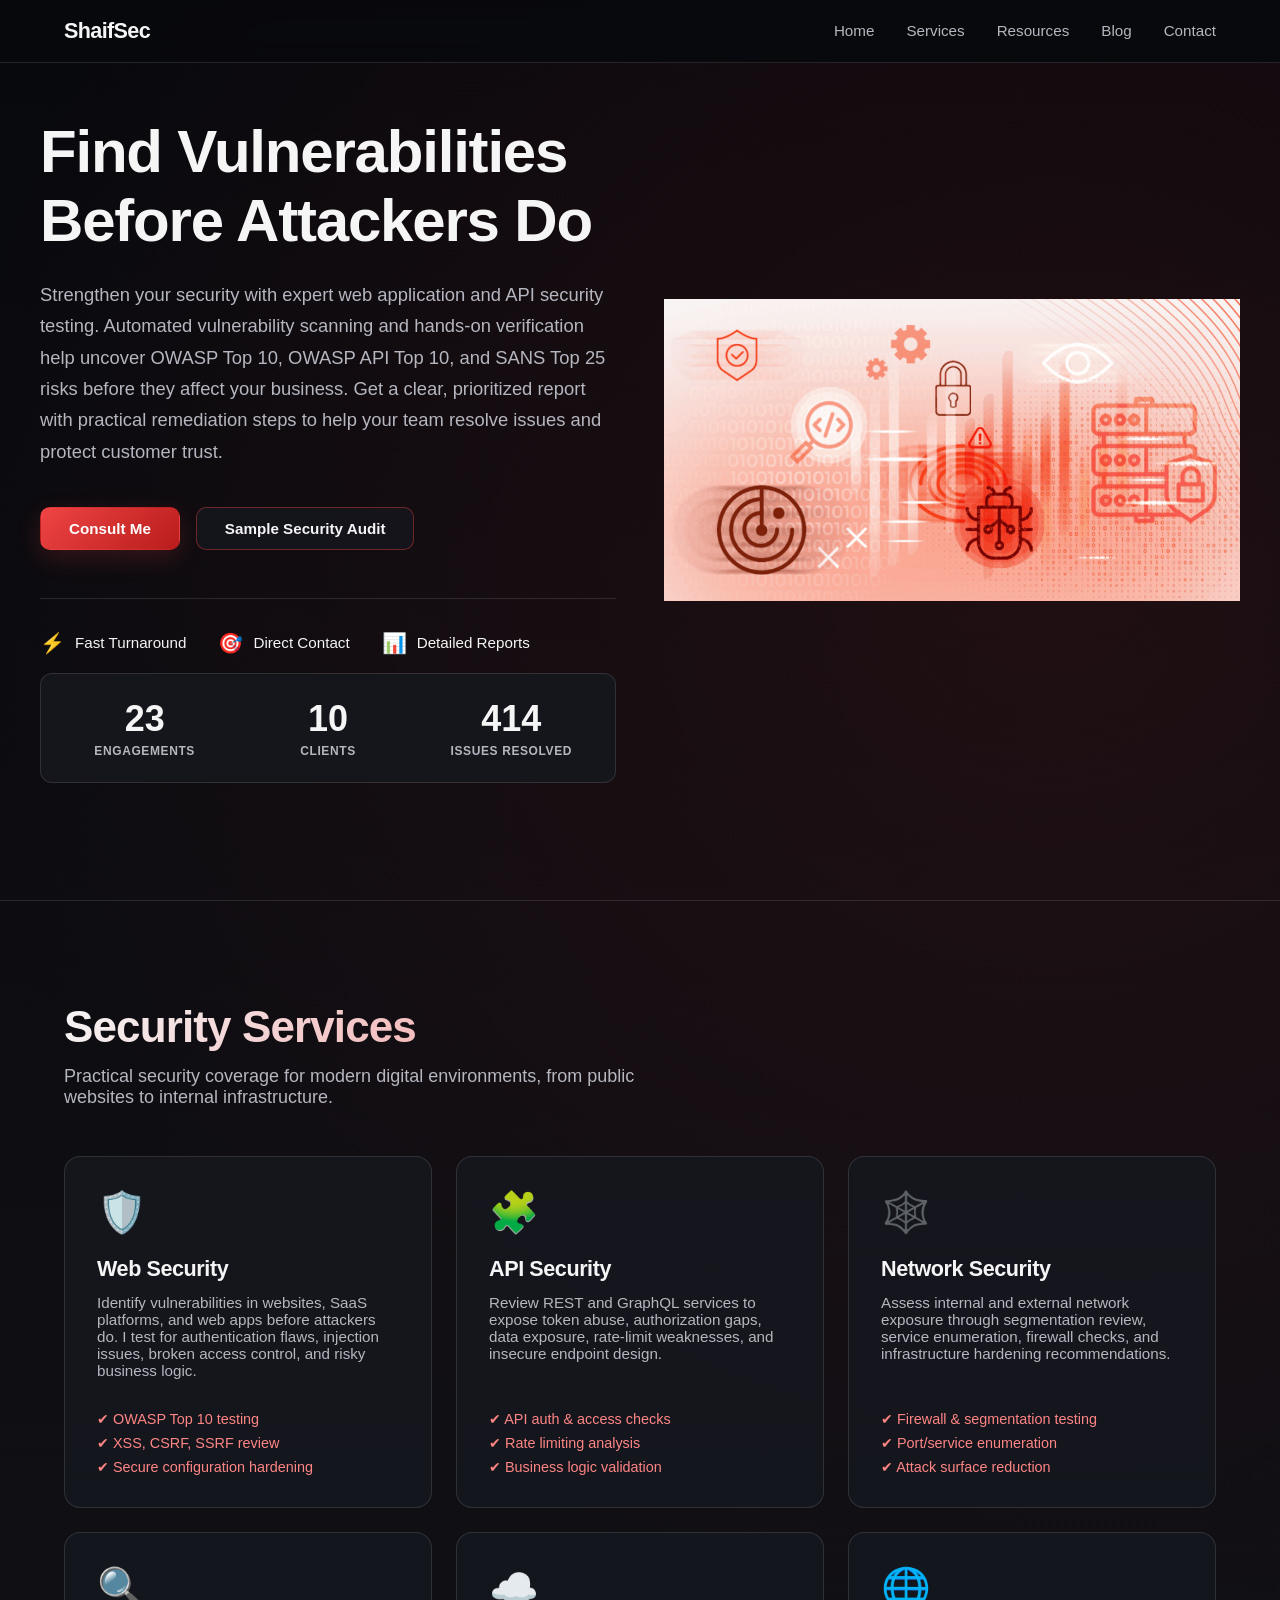
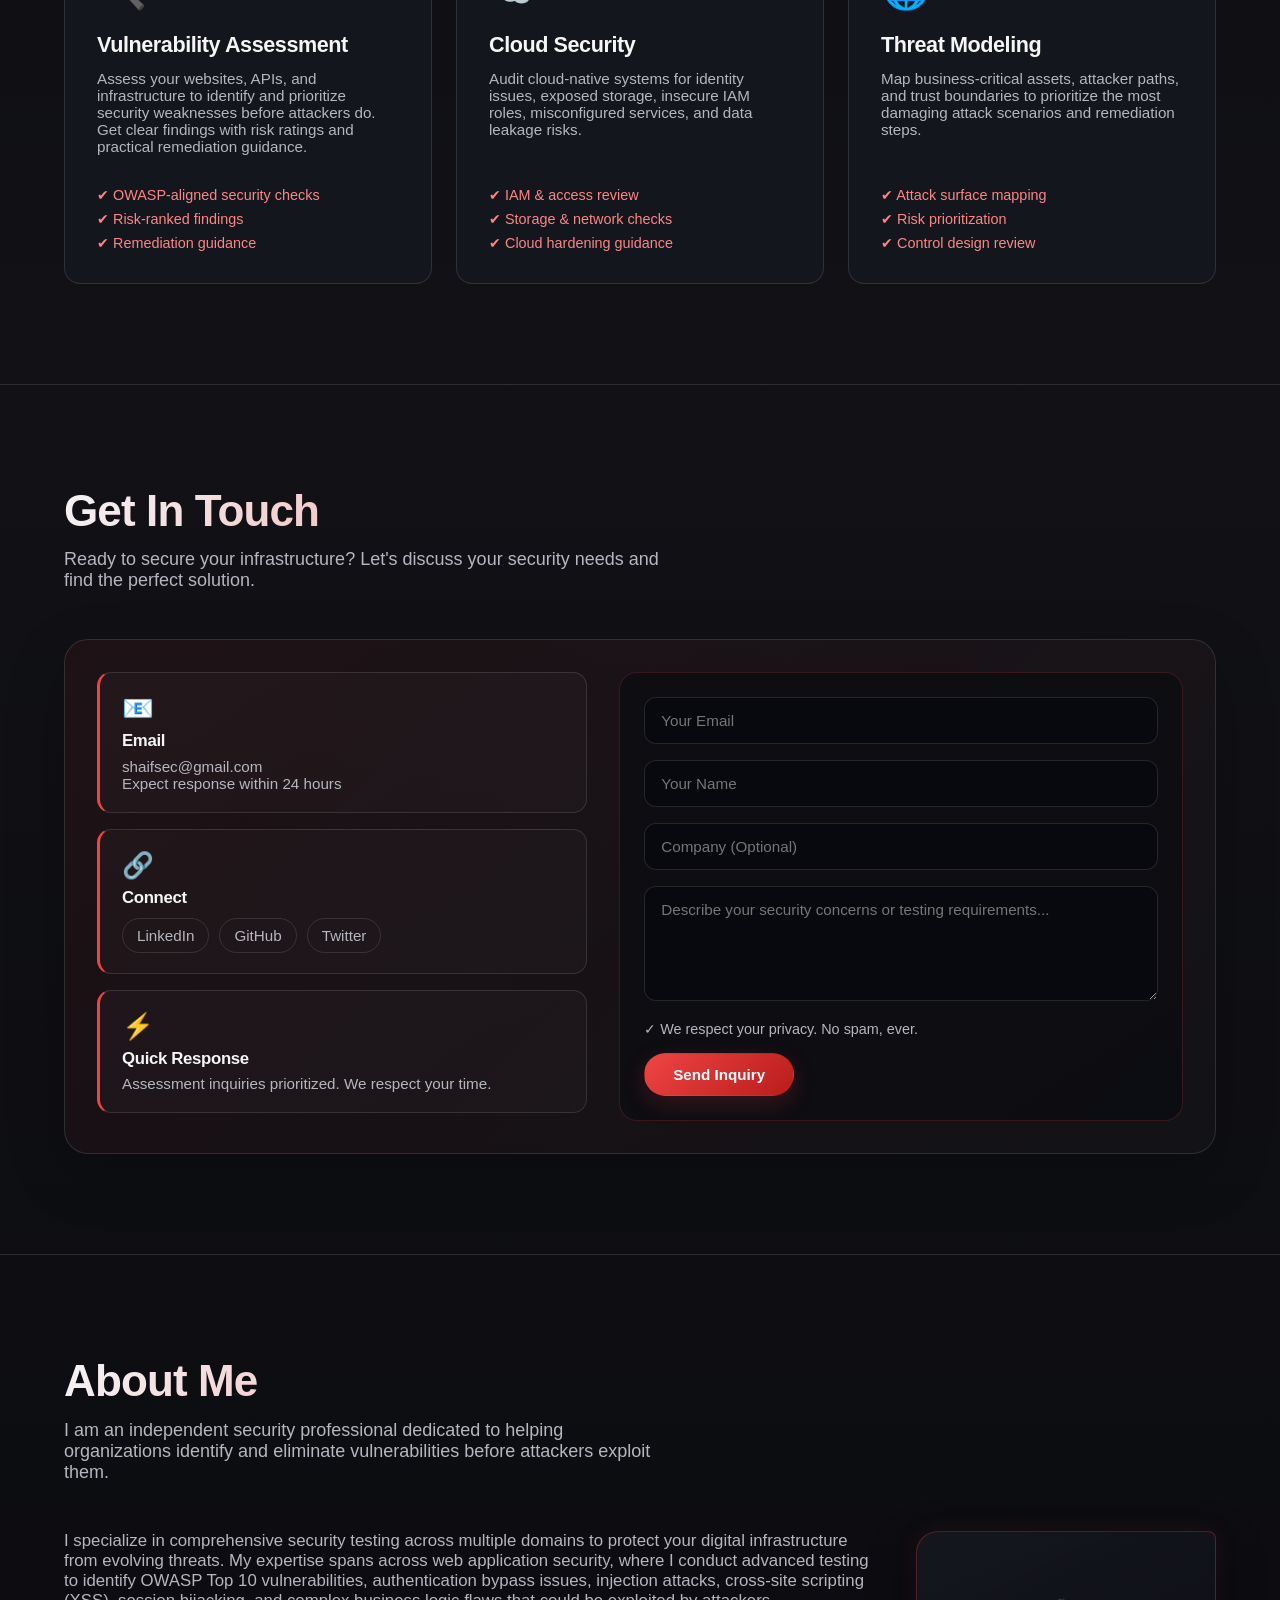
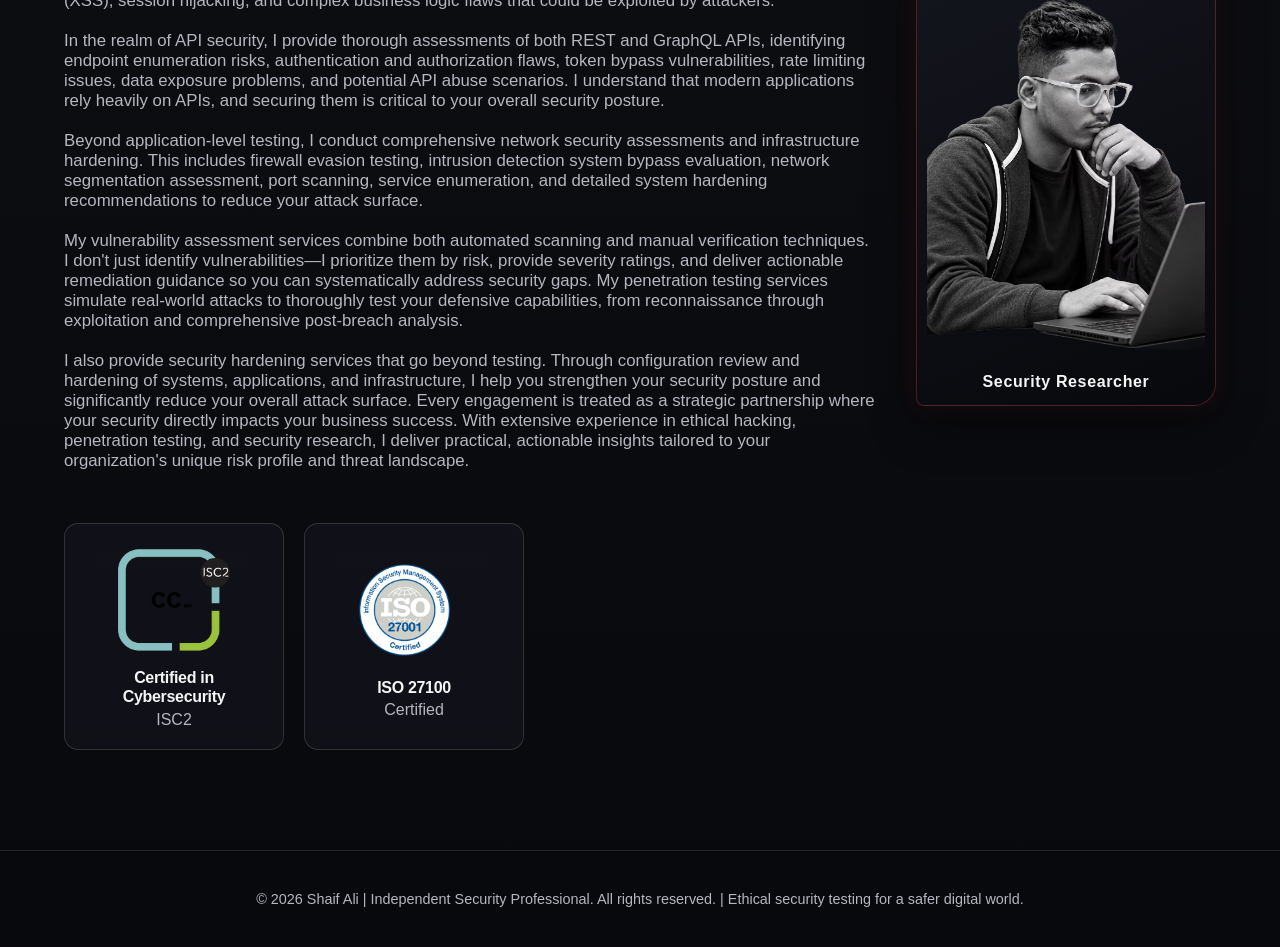
==== commit 8d315ef3: "Update" ====
--- a/index.html
+++ b/index.html
@@ -8,16 +8,16 @@
   <meta name="author" content="Shaif Ali">
   <meta property="og:type" content="website">
   <meta property="og:site_name" content="ShaifSec">
-  <meta property="og:title" content="ShaifSec | Web &amp; API Security Testing">
+  <meta property="og:title" content="Shaifsec | Security Researcher">
   <meta property="og:description" content="Find web and API security vulnerabilities before attackers do. Get expert testing and clear, actionable remediation guidance.">
   <meta property="og:url" content="https://shaifsec.github.io/">
   <meta property="og:image" content="https://shaifsec.github.io/banner.png">
   <meta name="twitter:card" content="summary_large_image">
-  <meta name="twitter:title" content="ShaifSec | Web &amp; API Security Testing">
+  <meta name="twitter:title" content="Shaifsec | Security Researcher">
   <meta name="twitter:description" content="Find web and API security vulnerabilities before attackers do. Get expert testing and clear, actionable remediation guidance.">
   <meta name="twitter:image" content="https://shaifsec.github.io/banner.png">
   <link rel="canonical" href="https://shaifsec.github.io/">
-  <title>ShaifSec | Web &amp; API Security Testing</title>
+  <title>Shaifsec | Security Researcher</title>
   <link rel="stylesheet" href="styles.css">
 </head>
 <body>
@@ -132,13 +132,13 @@
         </article>
 
         <article class="service-card">
-          <div class="service-icon">📦</div>
-          <h3>Container Security</h3>
-          <p>Review Docker and Kubernetes deployments for image weaknesses, misconfigurations, privilege escalation paths, and unsafe runtime policies.</p>
-          <ul class="service-features">
-            <li>✔ Image scanning & hardening</li>
-            <li>✔ Kubernetes posture review</li>
-            <li>✔ Container escape analysis</li>
+          <div class="service-icon">🔍</div>
+          <h3>Vulnerability Assessment</h3>
+          <p>Assess your websites, APIs, and infrastructure to identify and prioritize security weaknesses before attackers do. Get clear findings with risk ratings and practical remediation guidance.</p>
+          <ul class="service-features">
+            <li>✔ OWASP-aligned security checks</li>
+            <li>✔ Risk-ranked findings</li>
+            <li>✔ Remediation guidance</li>
           </ul>
         </article>
 
--- a/styles.css
+++ b/styles.css
@@ -11,28 +11,28 @@
 
 :root{
     /* Brand */
-    --primary-color:#e90808f4;
-    --primary-dark:#e90808f4;
-    --secondary-color:#08e9c4dc;
+    --primary-color:#ef4444;
+    --primary-dark:#b91c1c;
+    --secondary-color:#ff8585;
 
     /* Background */
-    --bg-darker:#02050b;
-    --bg-dark: #081321;
-    --bg-card:rgba(9,22,40,.75);
-    --bg-card-hover: rgba(255, 45, 45, 0.08);
+    --bg-darker:#08090d;
+    --bg-dark:#101116;
+    --bg-card:rgba(22,24,31,.9);
+    --bg-card-hover:rgba(239,68,68,.08);
 
     /* Text */
-    --text-light:#ffffff;
-    --text-muted:#ffffffb1;
+    --text-light:#f5f5f6;
+    --text-muted:#b5b6bf;
 
     /* Borders */
-    --border-color:rgba(248, 248, 248, 0.12);
+    --border-color:rgba(245,245,246,.12);
 
     /* Neon */
-    --glow-blue:0 0 25px rgba(0,229,255,.45);
-    --glow-red:0 0 18px oklch(63.348% 0.25204 28.552 / 0.55);
-
-    --shadow:0 15px 45px rgb(238, 221, 221);
+    --glow-blue:0 0 25px rgba(239,68,68,.18);
+    --glow-red:0 0 18px rgba(239,68,68,.22);
+
+    --shadow:0 15px 45px rgba(0,0,0,.3);
 
     --radius:18px;
 }
@@ -47,19 +47,8 @@
     overflow-x:hidden;
 
     background:
-        radial-gradient(circle at top,
-        hwb(0 2% 4% / 0.418),
-        transparent 30%),
-
-        radial-gradient(circle at bottom right,
-        hwb(0 3% 7% / 0.532),
-        transparent 40%),
-
-        linear-gradient(
-        180deg,
-        #02050b 30%,
-        #02050b 45%,
-        #02050b 75%);
+        radial-gradient(circle at 82% 14%, rgba(127,29,29,.18), transparent 30%),
+        linear-gradient(180deg, #08090d 0%, #111116 48%, #08090d 100%);
 }
 
 .container {
@@ -82,7 +71,7 @@
 .section-title {
   font-size: 2.75rem;
   margin-bottom: 12px;
-  background: linear-gradient(135deg, #ffffff 0%, var(--primary-color) 100%);
+  background: linear-gradient(135deg, #f5f5f6 0%, var(--primary-color) 100%);
   background-clip: text;
   -webkit-background-clip: text;
   -webkit-text-fill-color: transparent;
@@ -120,29 +109,25 @@
 }
 
 .btn-primary{
-  background:linear-gradient(135deg,#e9080884,#d6060693);
+  background:linear-gradient(135deg,#ef4444,#b91c1c);
   color:#fff;
-
-  box-shadow:0 0 18px rgba(8, 226, 242, 0);
+  box-shadow:0 8px 24px rgba(239,68,68,.18);
 }
 
 .btn-primary:hover{
   transform:translateY(-3px);
-  box-shadow:
-    0 0 25px lch(70.99% 40.16 231.56 / 0),
-    0 10px 30px hwb(198 2% 7% / 0);
+  box-shadow:0 12px 30px rgba(239,68,68,.3);
 }
 .btn-secondary{
-   background:linear-gradient(135deg,#e9080884,#d6060693);
-  color:#fff;
-
-  border:1px solid rgba(8, 233, 196, 0.35);
+  background:rgba(22,24,31,.78);
+  color:var(--text-light);
+  border:1px solid rgba(239,68,68,.4);
   backdrop-filter:blur(10px);
 }
 
 .btn-secondary:hover{
   border-color:var(--secondary-color);
-  box-shadow:0 0 18px rgba(8, 233, 196, 0.18);
+  box-shadow:0 0 18px rgba(239,68,68,.18);
   transform:translateY(-3px);
 }
 
@@ -154,7 +139,7 @@
   position: fixed;
   top: 0;
   width: 100%;
-  background: rgba(0, 0, 0, 0.542);
+  background: rgba(8, 9, 13, 0.9);
   border-bottom: 1px solid var(--border-color);
   z-index: 1000;
   backdrop-filter: blur(12px);
@@ -185,7 +170,7 @@
 .logo-icon {
   font-size: 1.6rem;
   color: var(--primary-color);
-  filter: drop-shadow(0 0 8px rgba(0, 255, 157, 0.5));
+  filter: drop-shadow(0 0 8px rgba(239,68,68,.3));
 }
 
 .brand-name {
@@ -273,8 +258,8 @@
   display: inline-flex;
   align-items: center;
   gap: 8px;
-  background: rgba(0, 255, 157, 0.06);
-  border: 1px solid rgba(0, 255, 157, 0.2);
+  background: rgba(239,68,68,.08);
+  border: 1px solid rgba(239,68,68,.28);
   color: var(--primary-color);
   padding: 6px 14px;
   border-radius: 20px;
@@ -404,7 +389,7 @@
   width: 100%;
   max-width: 340px;
   height: auto;
-  filter: drop-shadow(0 0 40px rgba(0, 255, 157, 0.15));
+  filter: drop-shadow(0 0 40px rgba(239,68,68,.15));
   animation: shield-float 4s ease-in-out infinite;
 }
 
@@ -425,13 +410,13 @@
 .shield-inner {
   width: 200px;
   height: 240px;
-  background: linear-gradient(135deg, rgba(5, 8, 17, 0.6) 0%, rgba(13, 22, 41, 0.8) 100%);
-  border: 1px solid rgba(0, 255, 157, 0.3);
+  background: linear-gradient(135deg, rgba(16,17,22,.85), rgba(29,22,26,.92));
+  border: 1px solid rgba(239,68,68,.3);
   border-radius: 24px 24px 60px 60px;
   display: flex;
   align-items: center;
   justify-content: center;
-  box-shadow: 0 10px 40px rgba(0, 0, 0, 0.5), inset 0 0 20px rgba(0, 255, 157, 0.1);
+  box-shadow: 0 10px 40px rgba(0,0,0,.5), inset 0 0 20px rgba(239,68,68,.1);
   animation: shield-pulse 3s ease-in-out infinite;
   z-index: 3;
 }
@@ -439,14 +424,14 @@
 .shield-lock {
   font-size: 4rem;
   color: var(--primary-color);
-  filter: drop-shadow(0 0 12px rgba(0, 255, 157, 0.4));
+  filter: drop-shadow(0 0 12px rgba(239,68,68,.3));
 }
 
 .shield-ring {
   position: absolute;
   width: 110%;
   height: 110%;
-  border: 1px dashed rgba(0, 200, 255, 0.2);
+  border: 1px dashed rgba(239,68,68,.2);
   border-radius: 50%;
   animation: rotate 20s linear infinite;
 }
@@ -454,13 +439,13 @@
 .shield-ring:nth-child(2) {
   width: 125%;
   height: 125%;
-  border: 1px solid rgba(0, 255, 157, 0.1);
+  border: 1px solid rgba(239,68,68,.15);
   animation: rotate 30s linear infinite reverse;
 }
 
 @keyframes shield-pulse {
-  0%, 100% { border-color: rgba(0, 255, 157, 0.3); }
-  50% { border-color: rgba(0, 200, 255, 0.6); }
+  0%, 100% { border-color: rgba(239,68,68,.3); }
+  50% { border-color: rgba(239,68,68,.6); }
 }
 
 @keyframes rotate {
@@ -497,20 +482,20 @@
 
 .plan-card:hover {
   transform: translateY(-6px);
-  border-color: rgba(255, 45, 45, 0.4);
-  box-shadow: 0 0 25px rgba(255, 45, 45, 0.18);
+  border-color: rgba(239,68,68,.4);
+  box-shadow: 0 0 25px rgba(239,68,68,.12);
 }
 
 .featured-plan {
-  border-color: rgba(255, 45, 45, 0.45);
-  box-shadow: inset 0 0 0 1px rgba(255, 45, 45, 0.2);
+  border-color: rgba(239,68,68,.45);
+  box-shadow: inset 0 0 0 1px rgba(239,68,68,.2);
 }
 
 .plan-badge {
   position: absolute;
   top: 16px;
   right: 16px;
-  background: linear-gradient(135deg, var(--primary-color), #ff6a00);
+  background: linear-gradient(135deg, var(--primary-color), var(--primary-dark));
   color: #fff;
   font-size: 0.75rem;
   font-weight: 700;
@@ -580,10 +565,10 @@
   position: relative;
   margin: 0;
   padding: 10px;
-  border: 1px solid rgba(233, 8, 8, 0.3);
+  border: 1px solid rgba(239,68,68,.3);
   border-radius: 22px 8px 22px 8px;
-  background: linear-gradient(155deg, rgba(19, 24, 36, 0.92), rgba(2, 5, 11, 0.96));
-  box-shadow: 0 18px 48px rgba(0, 0, 0, 0.42), 0 0 24px rgba(233, 8, 8, 0.1);
+  background: linear-gradient(155deg, rgba(22,24,31,.92), rgba(8,9,13,.96));
+  box-shadow: 0 18px 48px rgba(0,0,0,.42), 0 0 24px rgba(239,68,68,.1);
 }
 
 .about-profile-image img {
@@ -620,7 +605,7 @@
   justify-content: center;
   gap: 12px;
   padding: 20px;
-  background: rgba(9, 22, 40, 0.28);
+  background: rgba(22,24,31,.62);
   border: 1px solid rgba(255, 255, 255, 0.14);
   border-radius: 14px;
   backdrop-filter: blur(12px);
@@ -630,8 +615,8 @@
 .certification-card:hover,
 .certification-card:focus-visible {
   transform: translateY(-4px);
-  background: rgba(9, 22, 40, 0.42);
-  border-color: rgba(255, 45, 45, 0.4);
+  background: rgba(30,25,31,.82);
+  border-color: rgba(239,68,68,.4);
 }
 
 .certification-card:focus-visible {
@@ -665,7 +650,7 @@
   justify-content: center;
   padding: 24px;
   border-radius: inherit;
-  background: rgba(2, 5, 11, 0.94);
+  background: rgba(8,9,13,.96);
   color: var(--text-light);
   font-size: 0.95rem;
   line-height: 1.5;
@@ -705,10 +690,10 @@
 .service-card:hover,
 .benefit-item:hover,
 .testimonial-card:hover {
-  background: rgba(255, 45, 45, 0.08);
-  border-color: rgba(255, 45, 45, 0.4);
+  background: rgba(239,68,68,.07);
+  border-color: rgba(239,68,68,.4);
   transform: translateY(-6px);
-  box-shadow: 0 0 25px rgba(255, 45, 45, 0.25);
+  box-shadow: 0 0 25px rgba(239,68,68,.12);
 }
 
 .service-icon {
@@ -763,7 +748,7 @@
 
 .benefit-item:hover, .testimonial-card:hover {
   background: var(--bg-card-hover);
-  border-color: rgba(0, 200, 255, 0.3);
+  border-color: rgba(239,68,68,.35);
   transform: translateY(-4px);
 }
 
@@ -824,8 +809,8 @@
 
 .resource-card:hover {
   transform: translateY(-6px);
-  border-color: rgba(255, 45, 45, 0.4);
-  box-shadow: 0 0 25px rgba(255, 45, 45, 0.18);
+  border-color: rgba(239,68,68,.4);
+  box-shadow: 0 0 25px rgba(239,68,68,.12);
 }
 
 .resource-icon {
@@ -858,10 +843,10 @@
   display: inline-block;
   margin-bottom: 12px;
   padding: 8px 14px;
-  border: 1px solid rgba(255, 77, 77, 0.25);
+  border: 1px solid rgba(239,68,68,.25);
   border-radius: 999px;
-  background: rgba(255, 77, 77, 0.08);
-  color: #ff6b6b;
+  background: rgba(239,68,68,.08);
+  color: var(--primary-color);
   font-size: 0.85rem;
   font-weight: 600;
   letter-spacing: 0.08em;
@@ -874,7 +859,7 @@
   gap: 32px;
   margin-top: 28px;
   padding: 32px;
-  background: linear-gradient(135deg, rgba(255, 77, 77, 0.08), rgba(255, 255, 255, 0.02));
+  background: linear-gradient(135deg, rgba(127,29,29,.13), rgba(255,255,255,.02));
   border: 1px solid var(--border-color);
   border-radius: 24px;
   box-shadow: 0 20px 60px rgba(0, 0, 0, 0.2);
@@ -889,8 +874,8 @@
 .contact-hero {
   padding: 24px;
   border-radius: 18px;
-  background: rgba(5, 8, 17, 0.7);
-  border: 1px solid rgba(255, 77, 77, 0.2);
+  background: rgba(12,13,18,.8);
+  border: 1px solid rgba(239,68,68,.2);
 }
 
 .contact-hero h3 {
@@ -906,9 +891,9 @@
 }
 
 .contact-item {
-  background: rgba(255, 255, 255, 0.02);
+  background: rgba(255,255,255,.025);
   border: 1px solid var(--border-color);
-  border-left: 3px solid #ff6b6b;
+  border-left: 3px solid var(--primary-color);
   padding: 20px 22px;
   border-radius: 14px;
   transition: transform 0.2s ease, border-color 0.2s ease;
@@ -916,12 +901,12 @@
 
 .contact-item:hover {
   transform: translateY(-2px);
-  border-color: rgba(255, 77, 77, 0.3);
+  border-color: rgba(239,68,68,.3);
 }
 
 .contact-icon {
   font-size: 1.6rem;
-  color: #ff6b6b;
+  color: var(--primary-color);
   margin-bottom: 8px;
 }
 
@@ -938,7 +923,7 @@
 }
 
 .contact-item a:hover {
-  color: #ff6b6b;
+  color: var(--primary-color);
 }
 
 .social-links {
@@ -959,9 +944,9 @@
 }
 
 .social-link:hover {
-  color: #ff6b6b;
-  border-color: #ff6b6b;
-  background: rgba(255, 77, 77, 0.08);
+  color: var(--primary-color);
+  border-color: var(--primary-color);
+  background: rgba(239,68,68,.08);
 }
 
 /* Form Styles */
@@ -971,12 +956,12 @@
   gap: 16px;
   padding: 24px;
   border-radius: 18px;
-  background: rgba(5, 8, 17, 0.7);
-  border: 1px solid rgba(255, 77, 77, 0.16);
+  background: rgba(12,13,18,.8);
+  border: 1px solid rgba(239,68,68,.2);
 }
 
 .form-group input, .form-group textarea {
-  background: rgba(5, 8, 17, 0.6);
+  background: rgba(8,9,13,.72);
   border: 1px solid var(--border-color);
   color: var(--text-light);
   padding: 14px 16px;
@@ -989,9 +974,9 @@
 
 .form-group input:focus, .form-group textarea:focus {
   outline: none;
-  border-color: #ff6b6b;
-  background: rgba(5, 8, 17, 0.9);
-  box-shadow: 0 0 15px rgba(255, 77, 77, 0.15);
+  border-color: var(--primary-color);
+  background: rgba(8,9,13,.92);
+  box-shadow: 0 0 15px rgba(239,68,68,.15);
 }
 
 .form-row {
@@ -1071,7 +1056,7 @@
     position: absolute;
     top: 64px;
     right: 16px;
-    background: var(--bg-card, rgba(9,22,40,.95));
+    background: var(--bg-card, rgba(23,48,39,.95));
     padding: 12px 16px;
     border-radius: 10px;
     box-shadow: 0 8px 24px rgba(0,0,0,0.5);
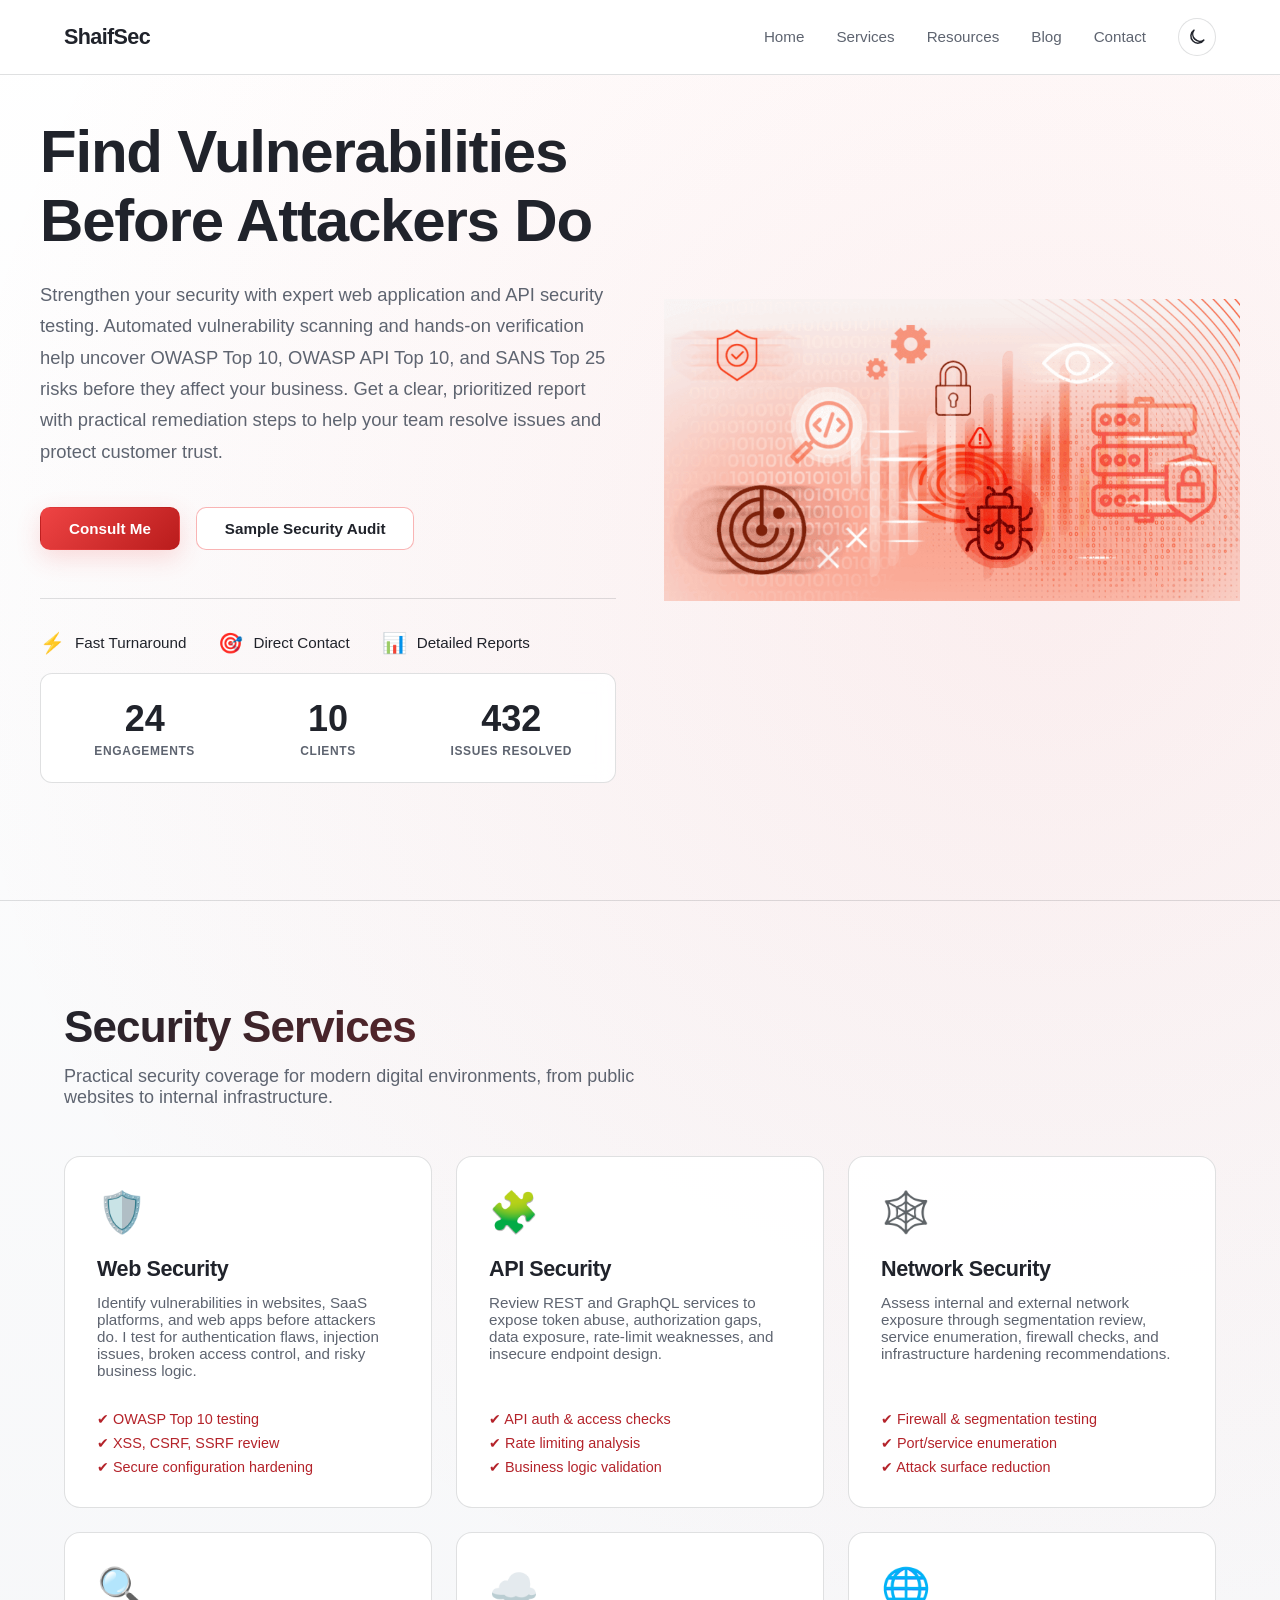
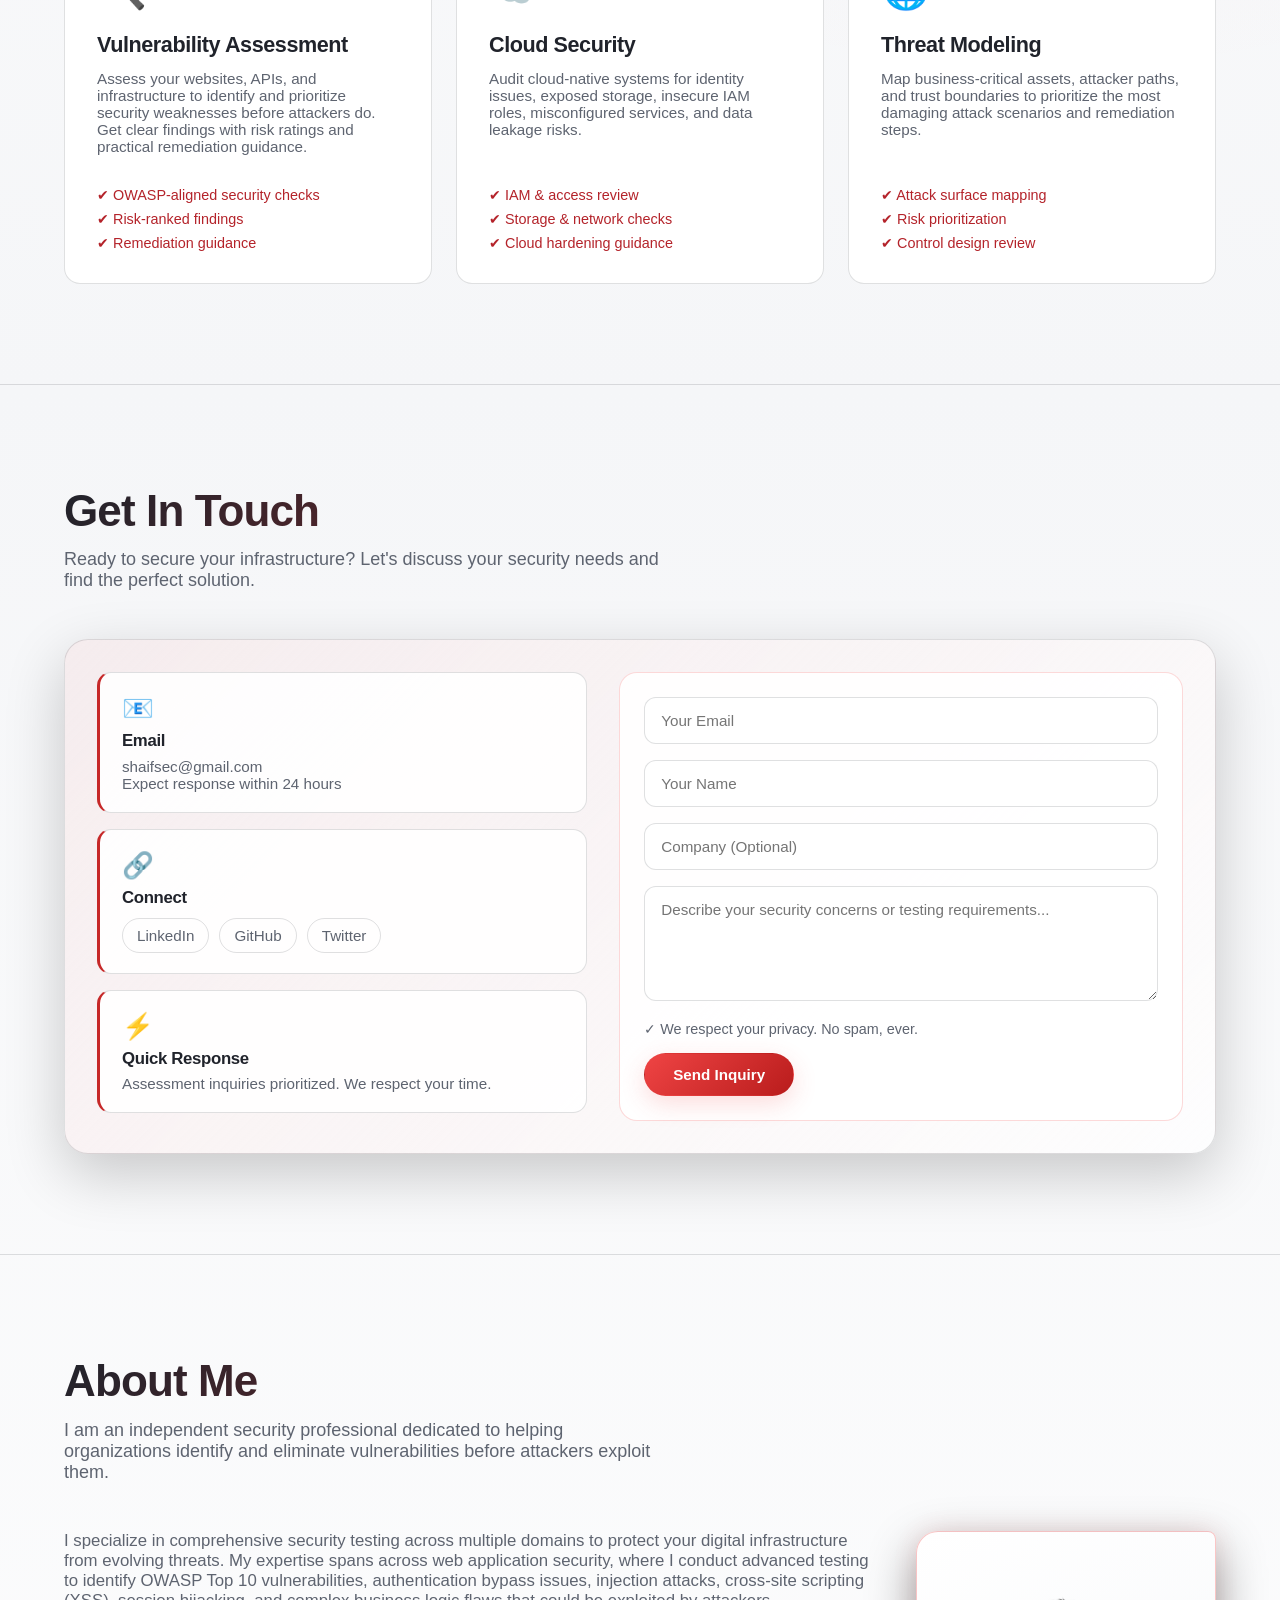
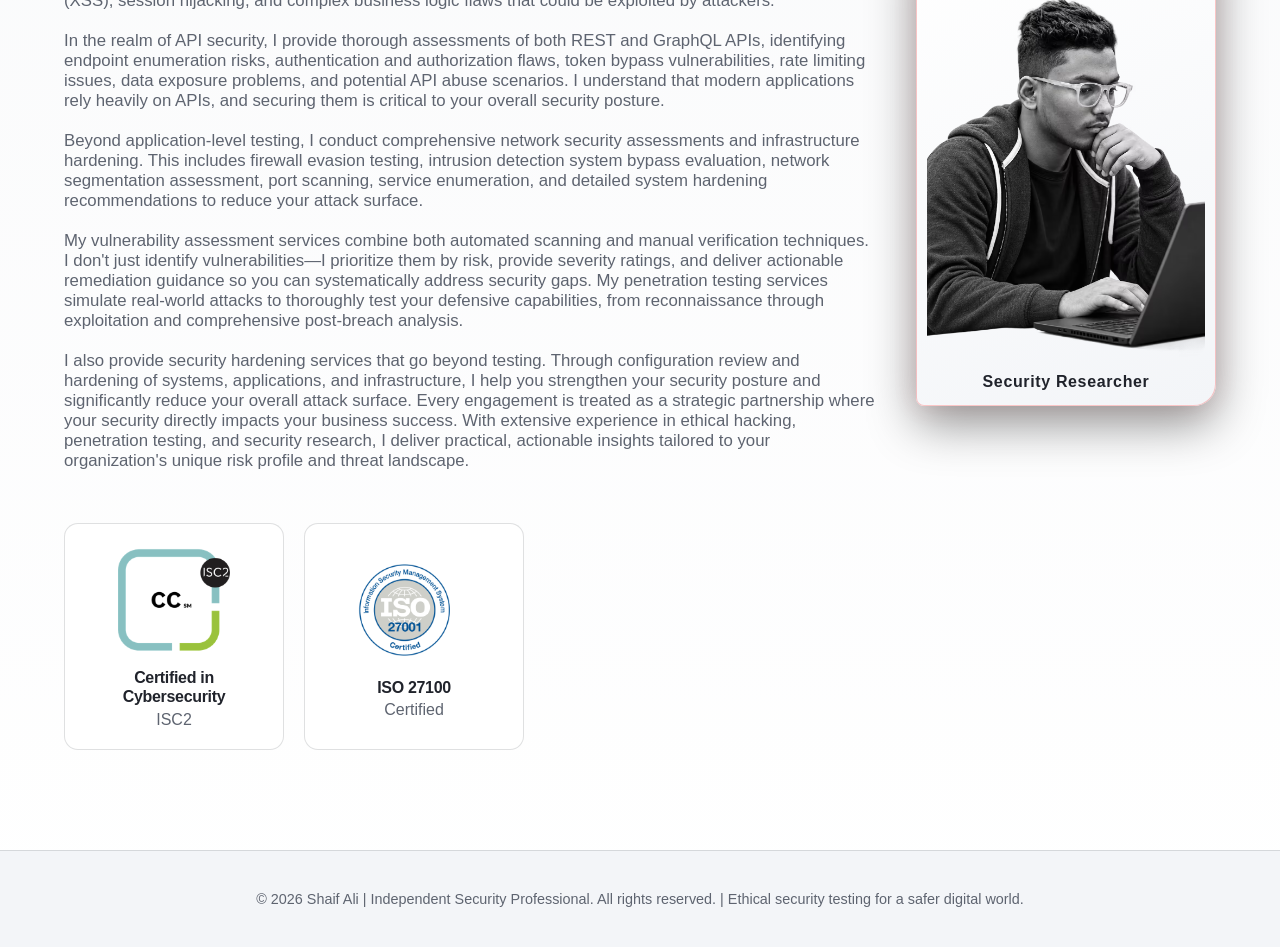
==== commit 6b25a738: "update" ====
--- a/index.html
+++ b/index.html
@@ -18,6 +18,14 @@
   <meta name="twitter:image" content="https://shaifsec.github.io/banner.png">
   <link rel="canonical" href="https://shaifsec.github.io/">
   <title>Shaifsec | Security Researcher</title>
+  <script>
+    (() => {
+      const savedTheme = localStorage.getItem('shaifsec-theme');
+      document.documentElement.dataset.theme = savedTheme === 'light' || savedTheme === 'dark'
+        ? savedTheme
+        : (matchMedia('(prefers-color-scheme: light)').matches ? 'light' : 'dark');
+    })();
+  </script>
   <link rel="stylesheet" href="styles.css">
 </head>
 <body>
@@ -33,6 +41,10 @@
         <li><a href="resources/index.html">Resources</a></li>
         <li><a href="blog/index.html">Blog</a></li>
         <li><a href="#contact">Contact</a></li>
+        <li><button class="theme-toggle" id="theme-toggle" type="button" aria-label="Toggle color theme" title="Toggle color theme">
+          <svg class="theme-icon theme-icon-sun" viewBox="0 0 24 24" aria-hidden="true"><circle cx="12" cy="12" r="4"></circle><path d="M12 2v2m0 16v2M4.93 4.93l1.42 1.42m11.3 11.3 1.42 1.42M2 12h2m16 0h2M4.93 19.07l1.42-1.42m11.3-11.3 1.42-1.42"></path></svg>
+          <svg class="theme-icon theme-icon-moon" viewBox="0 0 24 24" aria-hidden="true"><path d="M20.2 15.6A8.5 8.5 0 0 1 8.4 3.8 8.5 8.5 0 1 0 20.2 15.6Z"></path></svg>
+        </button></li>
       </ul>
       <button class="hamburger" id="hamburger" type="button" aria-label="Toggle navigation" aria-controls="primary-navigation" aria-expanded="false">
         <span></span>
--- a/styles.css
+++ b/styles.css
@@ -19,6 +19,18 @@
     --bg-darker:#08090d;
     --bg-dark:#101116;
     --bg-card:rgba(22,24,31,.9);
+    --bg-surface:rgba(12,13,18,.8);
+    --bg-input:rgba(8,9,13,.72);
+    --bg-input-focus:rgba(8,9,13,.92);
+    --bg-profile:linear-gradient(155deg, rgba(22,24,31,.92), rgba(8,9,13,.96));
+    --bg-certification:rgba(22,24,31,.62);
+    --bg-certification-hover:rgba(30,25,31,.82);
+    --bg-certification-description:rgba(8,9,13,.96);
+    --bg-shield:linear-gradient(135deg, rgba(16,17,22,.85), rgba(29,22,26,.92));
+    --bg-contact-wrapper:linear-gradient(135deg, rgba(127,29,29,.13), rgba(255,255,255,.02));
+    --page-background:radial-gradient(circle at 82% 14%, rgba(127,29,29,.18), transparent 30%), linear-gradient(180deg, #08090d 0%, #111116 48%, #08090d 100%);
+    --navbar-background:rgba(8,9,13,.9);
+    --heading-start:#f5f5f6;
     --bg-card-hover:rgba(239,68,68,.08);
 
     /* Text */
@@ -35,6 +47,34 @@
     --shadow:0 15px 45px rgba(0,0,0,.3);
 
     --radius:18px;
+    color-scheme:dark;
+}
+
+:root[data-theme="light"] {
+  --primary-color:#c62828;
+  --primary-dark:#991b1b;
+  --secondary-color:#b4232a;
+  --bg-darker:#f3f5f8;
+  --bg-dark:#ffffff;
+  --bg-card:rgba(255,255,255,.92);
+  --bg-surface:rgba(255,255,255,.88);
+  --bg-input:#ffffff;
+  --bg-input-focus:#ffffff;
+  --bg-profile:linear-gradient(155deg, #ffffff, #f3f5f8);
+  --bg-certification:#ffffff;
+  --bg-certification-hover:#fff7f7;
+  --bg-certification-description:rgba(255,255,255,.97);
+  --bg-shield:linear-gradient(135deg, #ffffff, #f3f5f8);
+  --bg-contact-wrapper:linear-gradient(135deg, rgba(239,68,68,.06), rgba(255,255,255,.7));
+  --page-background:radial-gradient(circle at 82% 14%, rgba(239,68,68,.08), transparent 30%), linear-gradient(180deg, #ffffff 0%, #f5f6f8 48%, #ffffff 100%);
+  --navbar-background:rgba(255,255,255,.92);
+  --heading-start:#20232b;
+  --bg-card-hover:rgba(239,68,68,.06);
+  --text-light:#20232b;
+  --text-muted:#5e6470;
+  --border-color:rgba(32,35,43,.14);
+  --shadow:0 15px 45px rgba(32,35,43,.1);
+  color-scheme:light;
 }
 
 html {
@@ -46,9 +86,7 @@
     color:var(--text-light);
     overflow-x:hidden;
 
-    background:
-        radial-gradient(circle at 82% 14%, rgba(127,29,29,.18), transparent 30%),
-        linear-gradient(180deg, #08090d 0%, #111116 48%, #08090d 100%);
+    background:var(--page-background);
 }
 
 .container {
@@ -71,7 +109,7 @@
 .section-title {
   font-size: 2.75rem;
   margin-bottom: 12px;
-  background: linear-gradient(135deg, #f5f5f6 0%, var(--primary-color) 100%);
+  background: linear-gradient(135deg, var(--heading-start) 0%, var(--primary-color) 100%);
   background-clip: text;
   -webkit-background-clip: text;
   -webkit-text-fill-color: transparent;
@@ -119,7 +157,7 @@
   box-shadow:0 12px 30px rgba(239,68,68,.3);
 }
 .btn-secondary{
-  background:rgba(22,24,31,.78);
+  background:var(--bg-card);
   color:var(--text-light);
   border:1px solid rgba(239,68,68,.4);
   backdrop-filter:blur(10px);
@@ -139,7 +177,7 @@
   position: fixed;
   top: 0;
   width: 100%;
-  background: rgba(8, 9, 13, 0.9);
+  background: var(--navbar-background);
   border-bottom: 1px solid var(--border-color);
   z-index: 1000;
   backdrop-filter: blur(12px);
@@ -199,6 +237,47 @@
 
 .nav-menu a.active {
   font-weight: 700;
+}
+
+.theme-toggle {
+  display: inline-flex;
+  align-items: center;
+  justify-content: center;
+  width: 38px;
+  height: 38px;
+  border: 1px solid var(--border-color);
+  border-radius: 50%;
+  background: var(--bg-card);
+  color: var(--text-light);
+  font: inherit;
+  cursor: pointer;
+  transition: background 0.2s ease, border-color 0.2s ease, transform 0.2s ease;
+}
+
+.theme-icon {
+  display: none;
+  width: 20px;
+  height: 20px;
+  fill: none;
+  stroke: currentColor;
+  stroke-linecap: round;
+  stroke-linejoin: round;
+  stroke-width: 1.8;
+}
+
+:root[data-theme="dark"] .theme-icon-sun,
+:root[data-theme="light"] .theme-icon-moon {
+  display: block;
+}
+
+.theme-toggle:hover {
+  border-color: var(--primary-color);
+  transform: translateY(-2px);
+}
+
+.theme-toggle:focus-visible {
+  outline: 2px solid var(--primary-color);
+  outline-offset: 3px;
 }
 
 .hamburger {
@@ -410,7 +489,7 @@
 .shield-inner {
   width: 200px;
   height: 240px;
-  background: linear-gradient(135deg, rgba(16,17,22,.85), rgba(29,22,26,.92));
+  background: var(--bg-shield);
   border: 1px solid rgba(239,68,68,.3);
   border-radius: 24px 24px 60px 60px;
   display: flex;
@@ -567,7 +646,7 @@
   padding: 10px;
   border: 1px solid rgba(239,68,68,.3);
   border-radius: 22px 8px 22px 8px;
-  background: linear-gradient(155deg, rgba(22,24,31,.92), rgba(8,9,13,.96));
+  background: var(--bg-profile);
   box-shadow: 0 18px 48px rgba(0,0,0,.42), 0 0 24px rgba(239,68,68,.1);
 }
 
@@ -605,8 +684,8 @@
   justify-content: center;
   gap: 12px;
   padding: 20px;
-  background: rgba(22,24,31,.62);
-  border: 1px solid rgba(255, 255, 255, 0.14);
+  background: var(--bg-certification);
+  border: 1px solid var(--border-color);
   border-radius: 14px;
   backdrop-filter: blur(12px);
   transition: background 0.3s ease, border-color 0.3s ease, transform 0.3s ease;
@@ -615,7 +694,7 @@
 .certification-card:hover,
 .certification-card:focus-visible {
   transform: translateY(-4px);
-  background: rgba(30,25,31,.82);
+  background: var(--bg-certification-hover);
   border-color: rgba(239,68,68,.4);
 }
 
@@ -650,7 +729,7 @@
   justify-content: center;
   padding: 24px;
   border-radius: inherit;
-  background: rgba(8,9,13,.96);
+  background: var(--bg-certification-description);
   color: var(--text-light);
   font-size: 0.95rem;
   line-height: 1.5;
@@ -859,7 +938,7 @@
   gap: 32px;
   margin-top: 28px;
   padding: 32px;
-  background: linear-gradient(135deg, rgba(127,29,29,.13), rgba(255,255,255,.02));
+  background: var(--bg-contact-wrapper);
   border: 1px solid var(--border-color);
   border-radius: 24px;
   box-shadow: 0 20px 60px rgba(0, 0, 0, 0.2);
@@ -874,7 +953,7 @@
 .contact-hero {
   padding: 24px;
   border-radius: 18px;
-  background: rgba(12,13,18,.8);
+  background: var(--bg-surface);
   border: 1px solid rgba(239,68,68,.2);
 }
 
@@ -891,7 +970,7 @@
 }
 
 .contact-item {
-  background: rgba(255,255,255,.025);
+  background: var(--bg-surface);
   border: 1px solid var(--border-color);
   border-left: 3px solid var(--primary-color);
   padding: 20px 22px;
@@ -956,12 +1035,12 @@
   gap: 16px;
   padding: 24px;
   border-radius: 18px;
-  background: rgba(12,13,18,.8);
+  background: var(--bg-surface);
   border: 1px solid rgba(239,68,68,.2);
 }
 
 .form-group input, .form-group textarea {
-  background: rgba(8,9,13,.72);
+  background: var(--bg-input);
   border: 1px solid var(--border-color);
   color: var(--text-light);
   padding: 14px 16px;
@@ -975,7 +1054,7 @@
 .form-group input:focus, .form-group textarea:focus {
   outline: none;
   border-color: var(--primary-color);
-  background: rgba(8,9,13,.92);
+  background: var(--bg-input-focus);
   box-shadow: 0 0 15px rgba(239,68,68,.15);
 }
 
@@ -1070,6 +1149,10 @@
     padding: 8px 0;
   }
 
+  .nav-menu.active .theme-toggle {
+    align-self: flex-start;
+  }
+
   /* Hamburger active state - animate to X */
   .hamburger.active span:nth-child(1) {
     transform: translateY(8px) rotate(45deg);
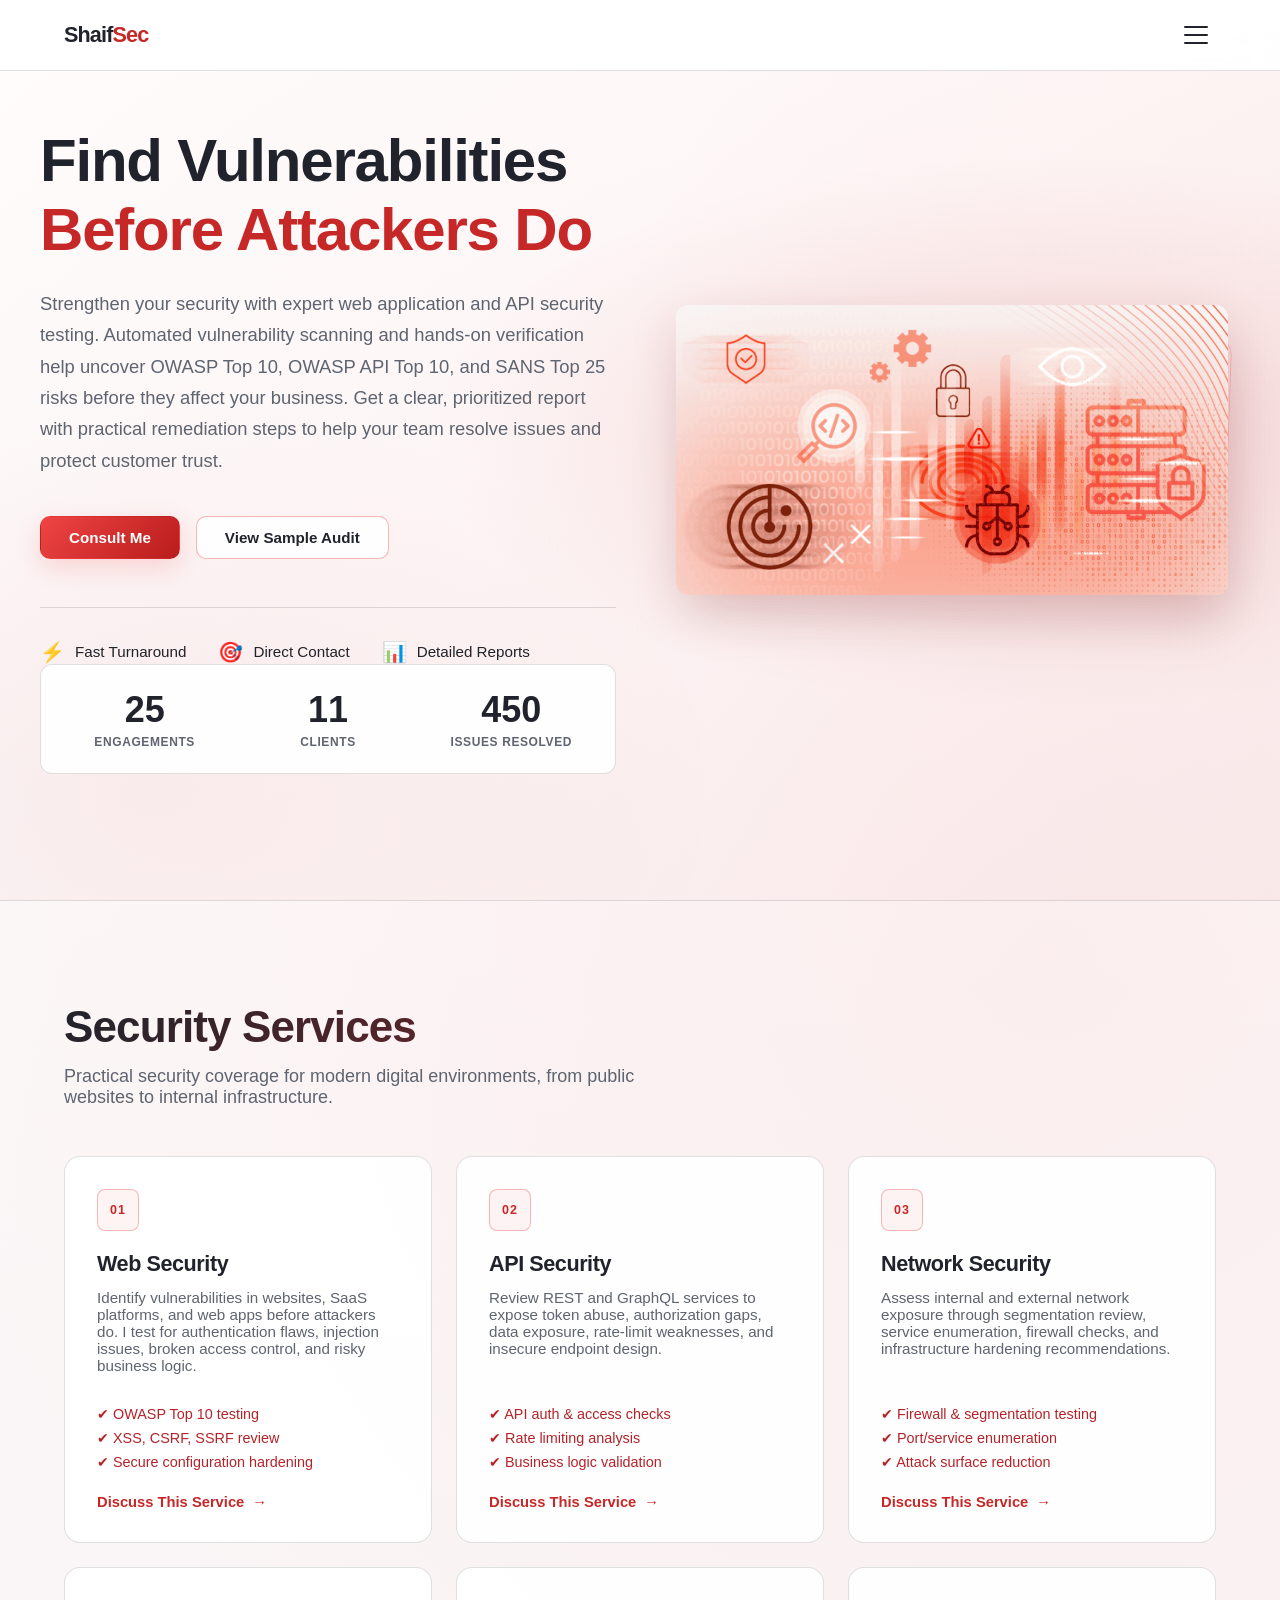
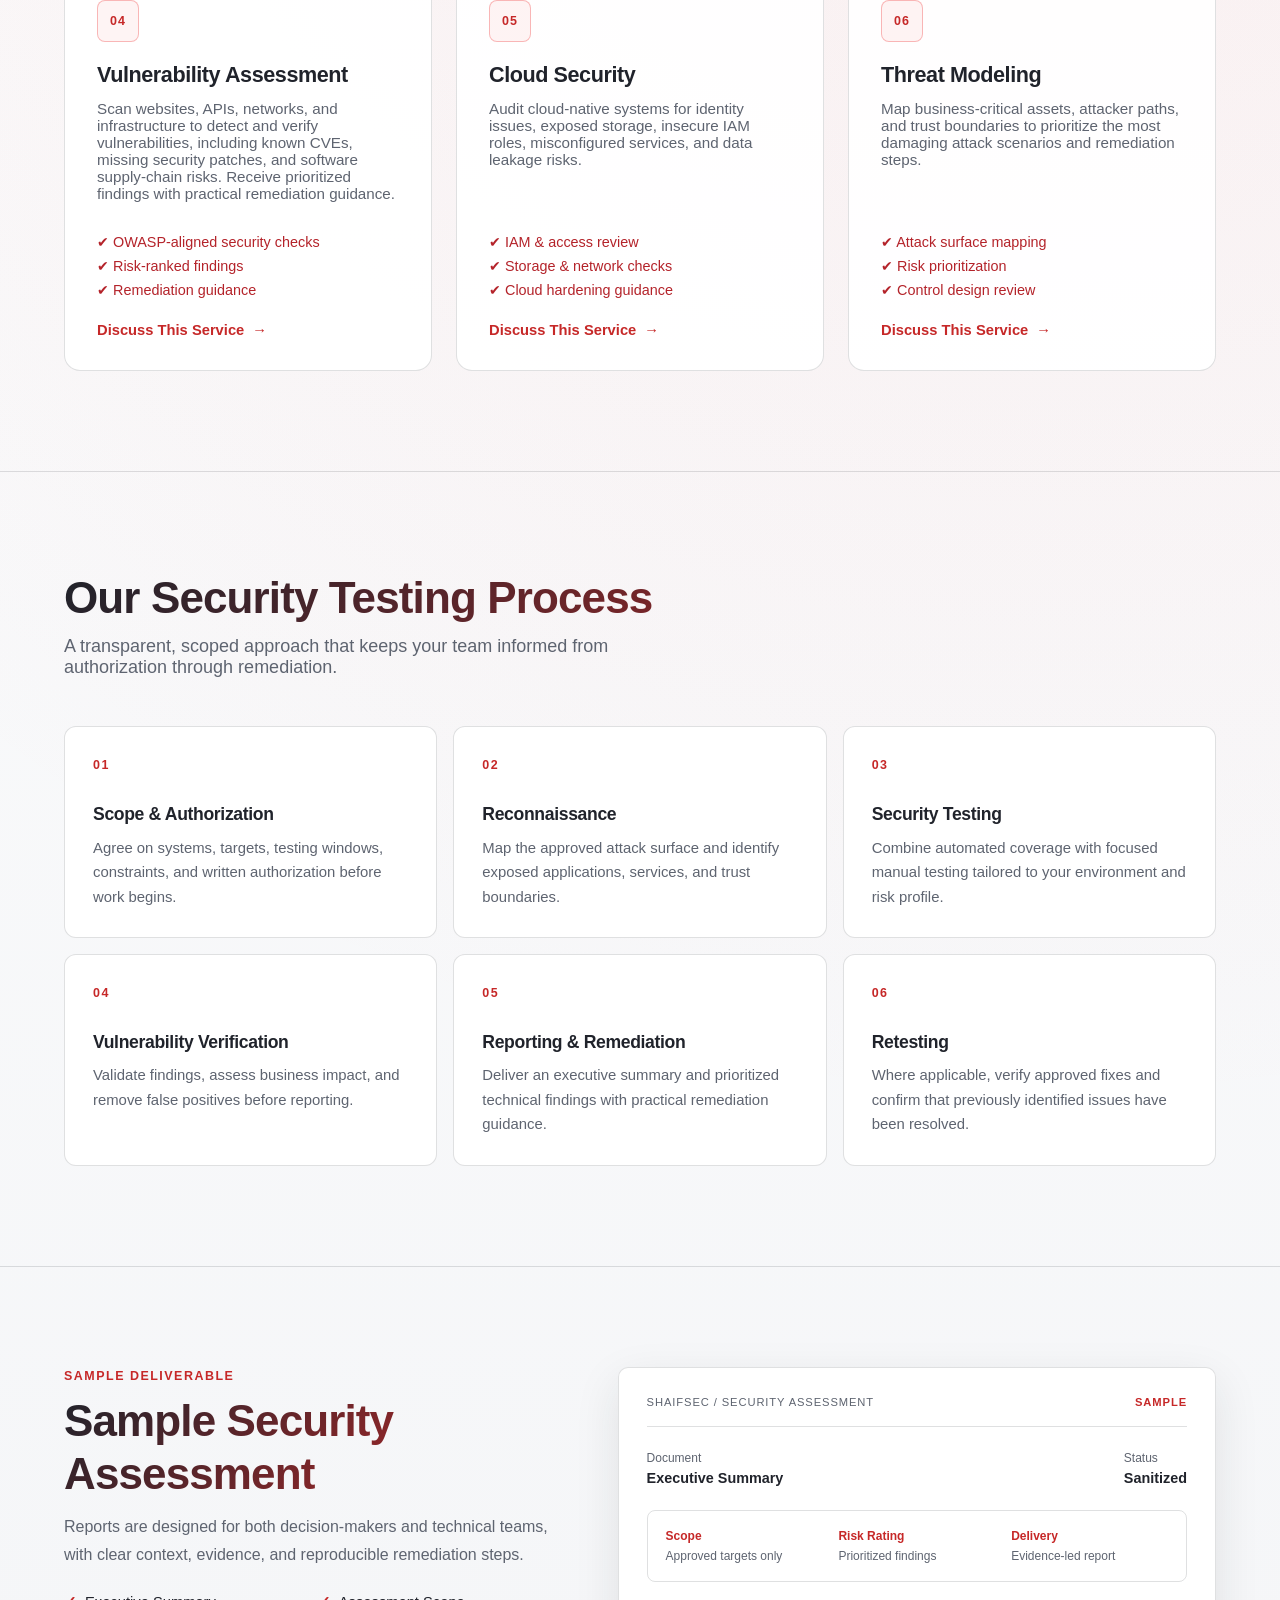
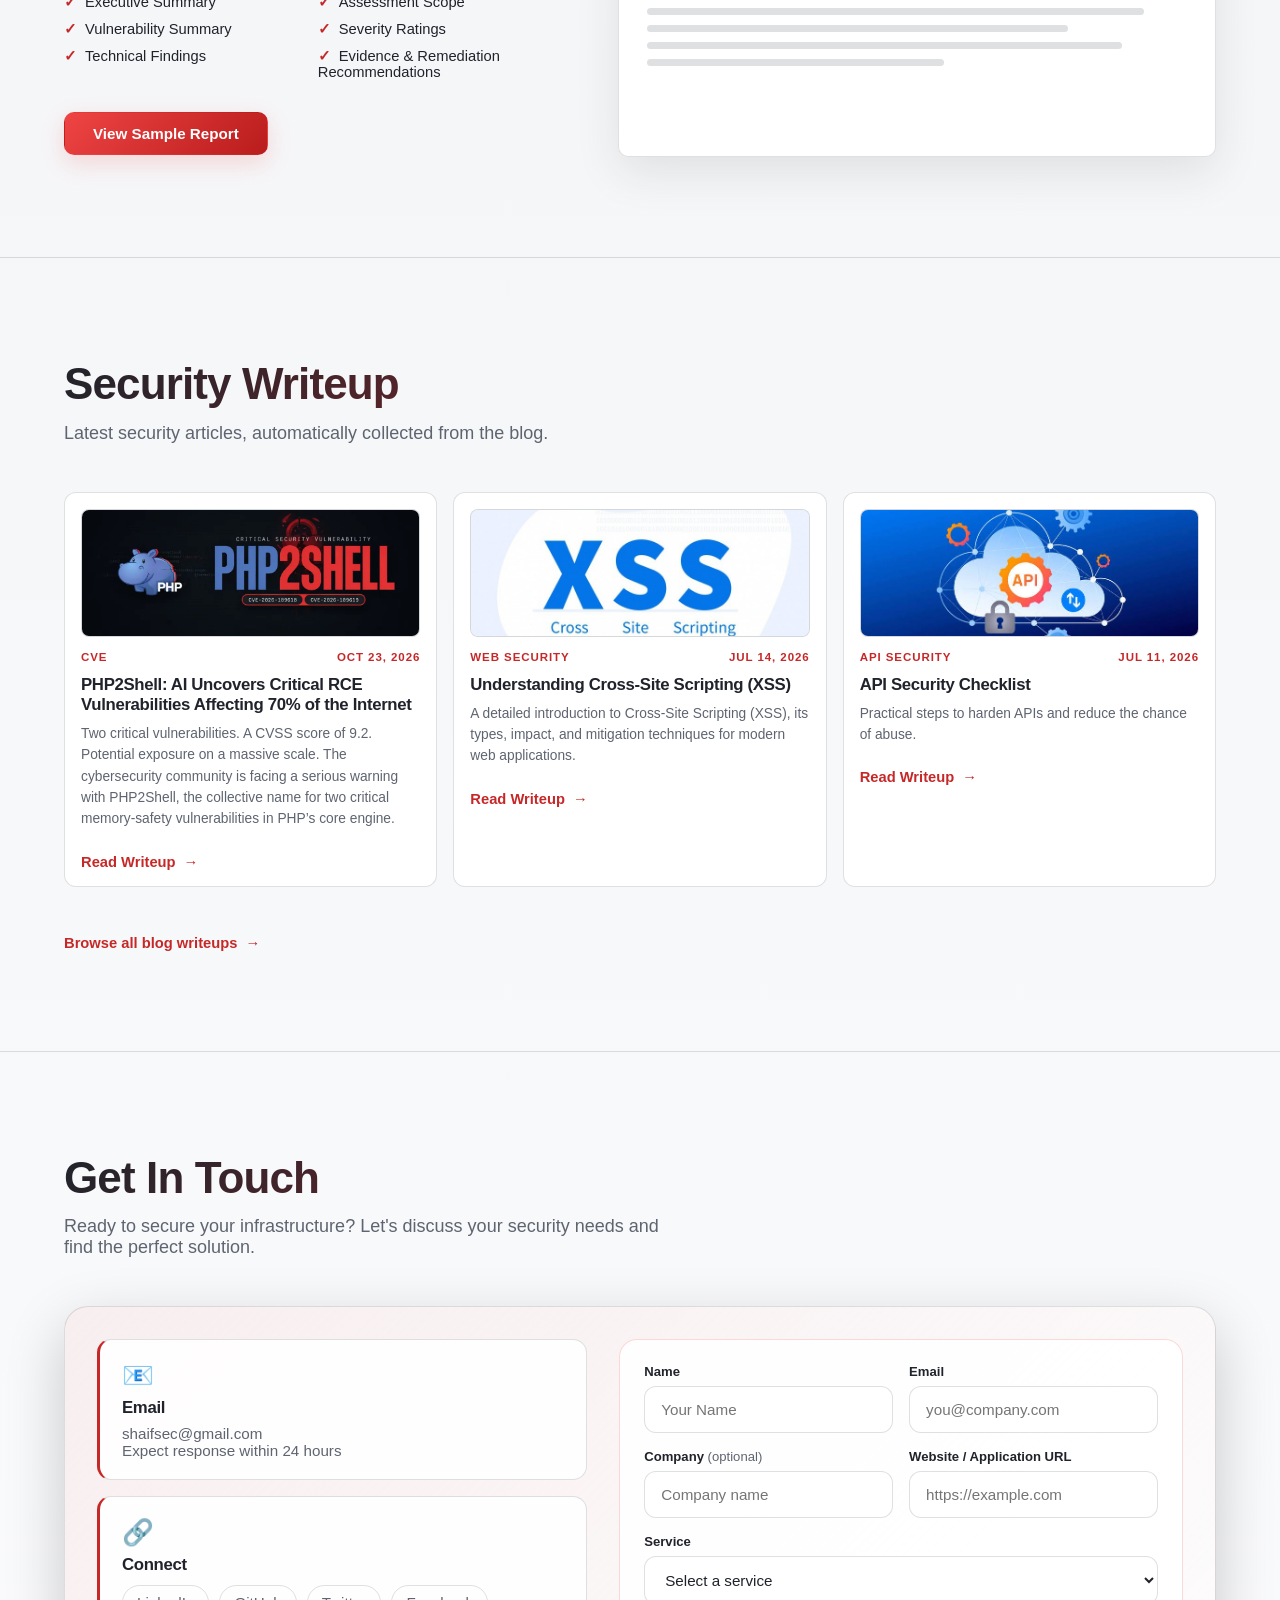
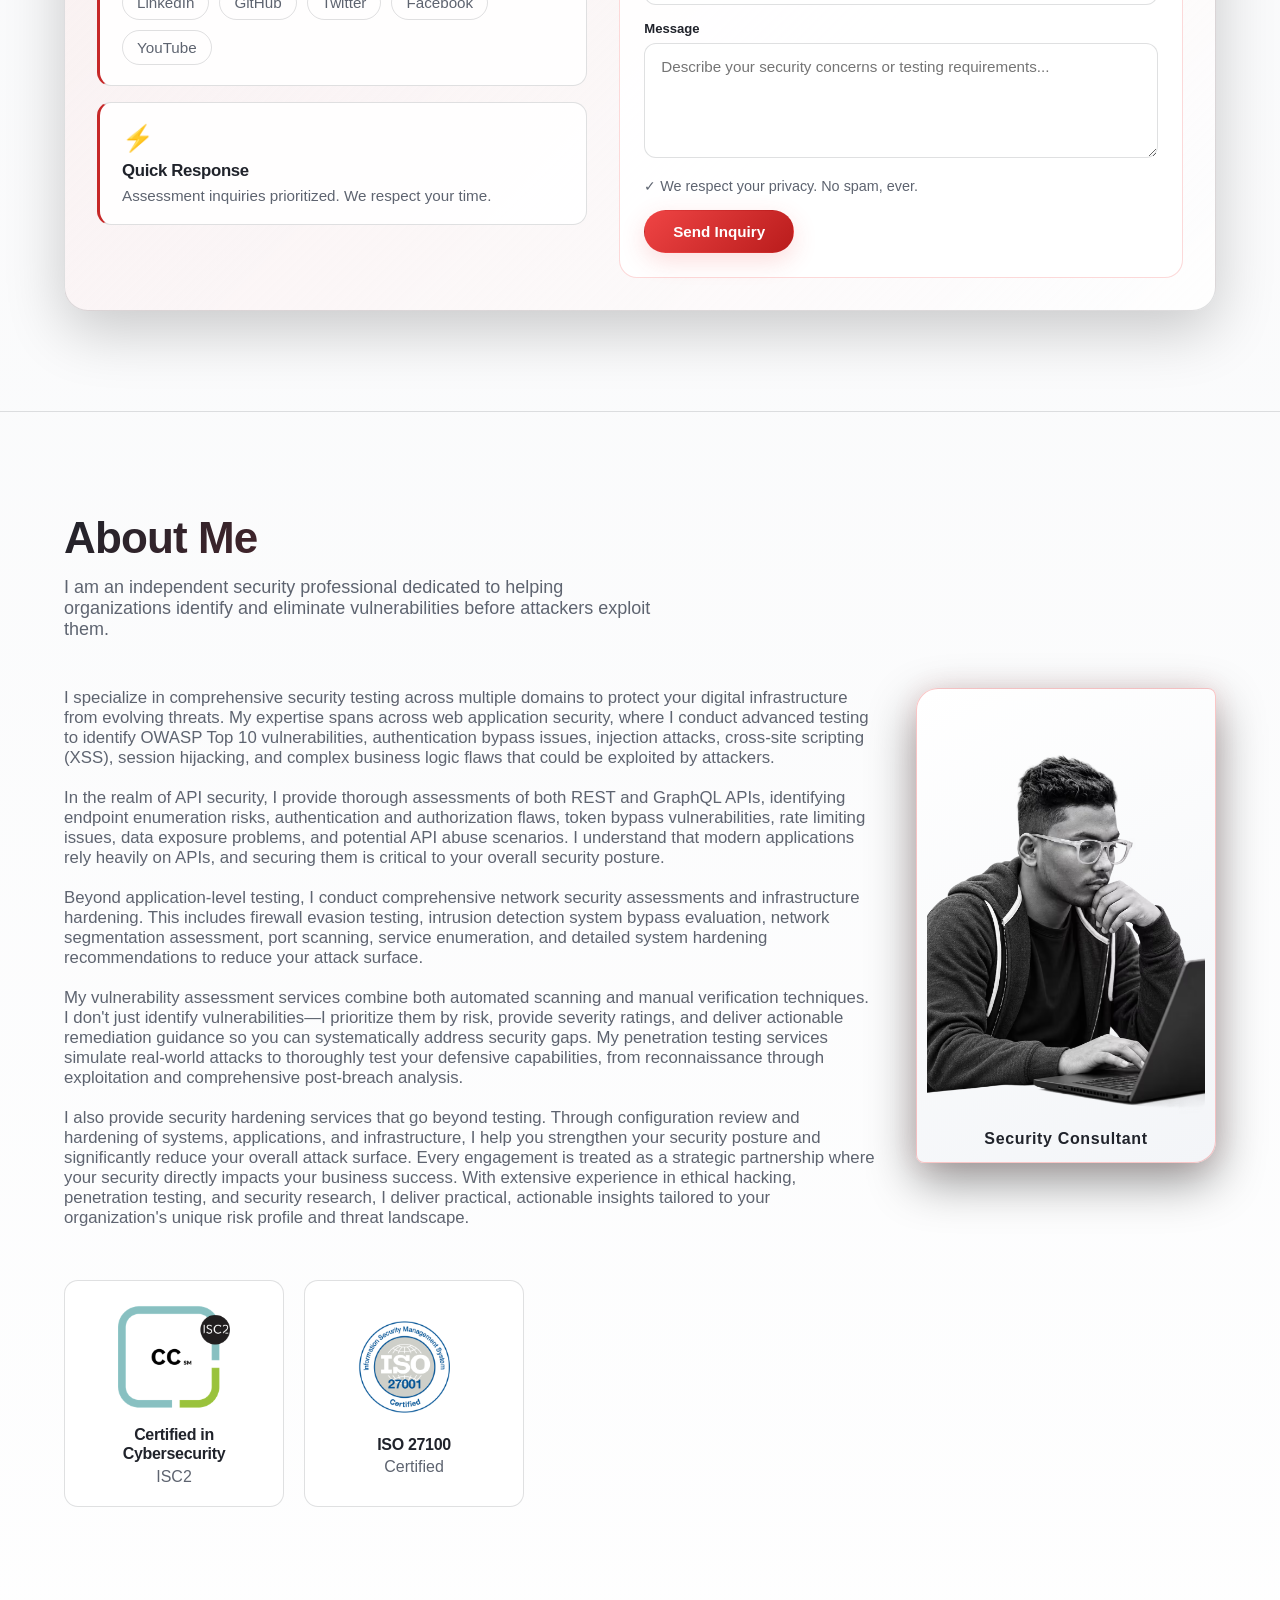
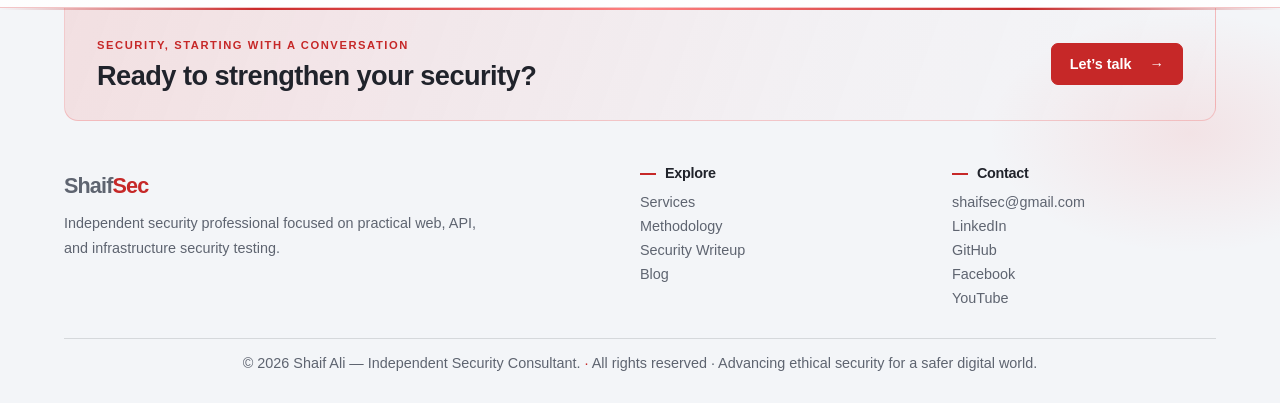
==== commit c132973f: "update" ====
--- a/index.html
+++ b/index.html
@@ -8,16 +8,16 @@
   <meta name="author" content="Shaif Ali">
   <meta property="og:type" content="website">
   <meta property="og:site_name" content="ShaifSec">
-  <meta property="og:title" content="Shaifsec | Security Researcher">
+  <meta property="og:title" content="ShaifSec | Independent Security Professional">
   <meta property="og:description" content="Find web and API security vulnerabilities before attackers do. Get expert testing and clear, actionable remediation guidance.">
-  <meta property="og:url" content="https://shaifsec.github.io/">
-  <meta property="og:image" content="https://shaifsec.github.io/banner.png">
+  <meta property="og:url" content="https://shaifsec.in/">
+  <meta property="og:image" content="https://shaifsec.in/banner.png">
   <meta name="twitter:card" content="summary_large_image">
-  <meta name="twitter:title" content="Shaifsec | Security Researcher">
+  <meta name="twitter:title" content="ShaifSec | Independent Security Professional">
   <meta name="twitter:description" content="Find web and API security vulnerabilities before attackers do. Get expert testing and clear, actionable remediation guidance.">
-  <meta name="twitter:image" content="https://shaifsec.github.io/banner.png">
-  <link rel="canonical" href="https://shaifsec.github.io/">
-  <title>Shaifsec | Security Researcher</title>
+  <meta name="twitter:image" content="https://shaifsec.in/banner.png">
+  <link rel="canonical" href="https://shaifsec.in/">
+  <title>ShaifSec | Independent Security Professional</title>
   <script>
     (() => {
       const savedTheme = localStorage.getItem('shaifsec-theme');
@@ -26,20 +26,22 @@
         : (matchMedia('(prefers-color-scheme: light)').matches ? 'light' : 'dark');
     })();
   </script>
-  <link rel="stylesheet" href="styles.css">
+  <link rel="stylesheet" href="styles.css?v=20261124-native-cursor">
 </head>
 <body>
   <!-- Navigation -->
   <nav class="navbar">
     <div class="container">
       <div class="nav-brand">
-        <span class="brand-name">ShaifSec</span>
+        <a class="brand-link" href="#hero">Shaif<span class="brand-accent">Sec</span></a>
       </div>
       <ul class="nav-menu" id="primary-navigation">
-        <li><a href="/">Home</a></li>
+        <li><a href="#hero">Home</a></li>
         <li><a href="#services">Services</a></li>
+        <li><a href="#methodology">Methodology</a></li>
         <li><a href="resources/index.html">Resources</a></li>
         <li><a href="blog/index.html">Blog</a></li>
+        <li><a href="#about">About</a></li>
         <li><a href="#contact">Contact</a></li>
         <li><button class="theme-toggle" id="theme-toggle" type="button" aria-label="Toggle color theme" title="Toggle color theme">
           <svg class="theme-icon theme-icon-sun" viewBox="0 0 24 24" aria-hidden="true"><circle cx="12" cy="12" r="4"></circle><path d="M12 2v2m0 16v2M4.93 4.93l1.42 1.42m11.3 11.3 1.42 1.42M2 12h2m16 0h2M4.93 19.07l1.42-1.42m11.3-11.3 1.42-1.42"></path></svg>
@@ -58,11 +60,11 @@
   <section id="hero" class="hero">
     <div class="hero-wrapper">
       <div class="hero-content">
-        <h1 class="hero-title">Find Vulnerabilities Before Attackers Do</h1>
+        <h1 class="hero-title">Find Vulnerabilities <span>Before Attackers Do</span></h1>
         <p class="hero-subtitle">Strengthen your security with expert web application and API security testing. Automated vulnerability scanning and hands-on verification help uncover OWASP Top 10, OWASP API Top 10, and SANS Top 25 risks before they affect your business. Get a clear, prioritized report with practical remediation steps to help your team resolve issues and protect customer trust.</p>
         <div class="hero-cta">
           <a href="#contact" class="btn btn-primary">Consult Me</a>
-          <a href="PDF/sample-security-audit.pdf" class="btn btn-secondary">Sample Security Audit</a>
+          <a href="#sample-audit" class="btn btn-secondary">View Sample Audit</a>
         </div>
 
         <div class="hero-features">
@@ -79,7 +81,6 @@
             <span class="feature-text">Detailed Reports</span>
           </div>
         </div>
-        <br>
         <!-- Advanced Stats -->
         <div class="hero-stats">
           <div class="stat-box">
@@ -111,7 +112,7 @@
 
       <div class="services-grid">
         <article class="service-card">
-          <div class="service-icon">🛡️</div>
+          <div class="service-icon" aria-hidden="true">01</div>
           <h3>Web Security</h3>
           <p>Identify vulnerabilities in websites, SaaS platforms, and web apps before attackers do. I test for authentication flaws, injection issues, broken access control, and risky business logic.</p>
           <ul class="service-features">
@@ -119,10 +120,11 @@
             <li>✔ XSS, CSRF, SSRF review</li>
             <li>✔ Secure configuration hardening</li>
           </ul>
-        </article>
-
-        <article class="service-card">
-          <div class="service-icon">🧩</div>
+          <a class="service-link" href="#contact" data-service="Web Security">Discuss This Service <span aria-hidden="true">→</span></a>
+        </article>
+
+        <article class="service-card">
+          <div class="service-icon" aria-hidden="true">02</div>
           <h3>API Security</h3>
           <p>Review REST and GraphQL services to expose token abuse, authorization gaps, data exposure, rate-limit weaknesses, and insecure endpoint design.</p>
           <ul class="service-features">
@@ -130,10 +132,11 @@
             <li>✔ Rate limiting analysis</li>
             <li>✔ Business logic validation</li>
           </ul>
-        </article>
-
-        <article class="service-card">
-          <div class="service-icon">🕸️</div>
+          <a class="service-link" href="#contact" data-service="API Security">Discuss This Service <span aria-hidden="true">→</span></a>
+        </article>
+
+        <article class="service-card">
+          <div class="service-icon" aria-hidden="true">03</div>
           <h3>Network Security</h3>
           <p>Assess internal and external network exposure through segmentation review, service enumeration, firewall checks, and infrastructure hardening recommendations.</p>
           <ul class="service-features">
@@ -141,21 +144,23 @@
             <li>✔ Port/service enumeration</li>
             <li>✔ Attack surface reduction</li>
           </ul>
-        </article>
-
-        <article class="service-card">
-          <div class="service-icon">🔍</div>
+          <a class="service-link" href="#contact" data-service="Network Security">Discuss This Service <span aria-hidden="true">→</span></a>
+        </article>
+
+        <article class="service-card">
+          <div class="service-icon" aria-hidden="true">04</div>
           <h3>Vulnerability Assessment</h3>
-          <p>Assess your websites, APIs, and infrastructure to identify and prioritize security weaknesses before attackers do. Get clear findings with risk ratings and practical remediation guidance.</p>
+          <p>Scan websites, APIs, networks, and infrastructure to detect and verify vulnerabilities, including known CVEs, missing security patches, and software supply-chain risks. Receive prioritized findings with practical remediation guidance.</p>
           <ul class="service-features">
             <li>✔ OWASP-aligned security checks</li>
             <li>✔ Risk-ranked findings</li>
             <li>✔ Remediation guidance</li>
           </ul>
-        </article>
-
-        <article class="service-card">
-          <div class="service-icon">☁️</div>
+          <a class="service-link" href="#contact" data-service="Vulnerability Assessment">Discuss This Service <span aria-hidden="true">→</span></a>
+        </article>
+
+        <article class="service-card">
+          <div class="service-icon" aria-hidden="true">05</div>
           <h3>Cloud Security</h3>
           <p>Audit cloud-native systems for identity issues, exposed storage, insecure IAM roles, misconfigured services, and data leakage risks.</p>
           <ul class="service-features">
@@ -163,10 +168,11 @@
             <li>✔ Storage & network checks</li>
             <li>✔ Cloud hardening guidance</li>
           </ul>
-        </article>
-
-        <article class="service-card">
-          <div class="service-icon">🌐</div>
+          <a class="service-link" href="#contact" data-service="Cloud Security">Discuss This Service <span aria-hidden="true">→</span></a>
+        </article>
+
+        <article class="service-card">
+          <div class="service-icon" aria-hidden="true">06</div>
           <h3>Threat Modeling</h3>
           <p>Map business-critical assets, attacker paths, and trust boundaries to prioritize the most damaging attack scenarios and remediation steps.</p>
           <ul class="service-features">
@@ -174,7 +180,70 @@
             <li>✔ Risk prioritization</li>
             <li>✔ Control design review</li>
           </ul>
-        </article>
+          <a class="service-link" href="#contact" data-service="Threat Modeling">Discuss This Service <span aria-hidden="true">→</span></a>
+        </article>
+      </div>
+    </div>
+  </section>
+
+  <!-- Security Testing Process -->
+  <section id="methodology" class="methodology">
+    <div class="container">
+      <h2 class="section-title">Our Security Testing Process</h2>
+      <p class="section-subtitle">A transparent, scoped approach that keeps your team informed from authorization through remediation.</p>
+      <div class="process-grid" aria-label="Security testing process">
+        <article class="process-step"><span>01</span><h3>Scope &amp; Authorization</h3><p>Agree on systems, targets, testing windows, constraints, and written authorization before work begins.</p></article>
+        <article class="process-step"><span>02</span><h3>Reconnaissance</h3><p>Map the approved attack surface and identify exposed applications, services, and trust boundaries.</p></article>
+        <article class="process-step"><span>03</span><h3>Security Testing</h3><p>Combine automated coverage with focused manual testing tailored to your environment and risk profile.</p></article>
+        <article class="process-step"><span>04</span><h3>Vulnerability Verification</h3><p>Validate findings, assess business impact, and remove false positives before reporting.</p></article>
+        <article class="process-step"><span>05</span><h3>Reporting &amp; Remediation</h3><p>Deliver an executive summary and prioritized technical findings with practical remediation guidance.</p></article>
+        <article class="process-step"><span>06</span><h3>Retesting</h3><p>Where applicable, verify approved fixes and confirm that previously identified issues have been resolved.</p></article>
+      </div>
+    </div>
+  </section>
+
+  <!-- Sample Security Assessment -->
+  <section id="sample-audit" class="sample-audit">
+    <div class="container">
+      <div class="sample-layout">
+        <div class="sample-copy">
+          <p class="eyebrow">Sample deliverable</p>
+          <h2 class="section-title">Sample Security Assessment</h2>
+          <p>Reports are designed for both decision-makers and technical teams, with clear context, evidence, and reproducible remediation steps.</p>
+          <ul class="sample-list">
+            <li>Executive Summary</li>
+            <li>Assessment Scope</li>
+            <li>Vulnerability Summary</li>
+            <li>Severity Ratings</li>
+            <li>Technical Findings</li>
+            <li>Evidence &amp; Remediation Recommendations</li>
+          </ul>
+          <a href="PDF/sample-security-audit.pdf" class="btn btn-primary" target="_blank" rel="noopener">View Sample Report</a>
+        </div>
+        <div class="report-preview" role="img" aria-label="Preview of a professional security assessment report">
+          <div class="report-header"><span>SHAIFSEC / SECURITY ASSESSMENT</span><strong>SAMPLE</strong></div>
+          <div class="report-meta"><div><small>Document</small><b>Executive Summary</b></div><div><small>Status</small><b>Sanitized</b></div></div>
+          <div class="report-summary">
+            <div><b>Scope</b><span>Approved targets only</span></div>
+            <div><b>Risk Rating</b><span>Prioritized findings</span></div>
+            <div><b>Delivery</b><span>Evidence-led report</span></div>
+          </div>
+          <div class="report-lines"><i></i><i></i><i></i><i></i></div>
+        </div>
+      </div>
+    </div>
+  </section>
+
+  <!-- Latest security writeups -->
+  <section id="writeups" class="portfolio">
+    <div class="container">
+      <h2 class="section-title">Security Writeup</h2>
+      <p class="section-subtitle">Latest security articles, automatically collected from the blog.</p>
+      <div class="portfolio-grid" id="latest-content" aria-live="polite">
+        <p class="content-status">Loading latest writeups…</p>
+      </div>
+      <div class="writeups-links">
+        <a class="service-link" href="blog/index.html">Browse all blog writeups <span aria-hidden="true">→</span></a>
       </div>
     </div>
   </section>
@@ -201,6 +270,8 @@
               <a href="https://linkedin.com/in/shaifsec" target="_blank" class="social-link">LinkedIn</a>
               <a href="https://github.com/shaifsec" target="_blank" class="social-link">GitHub</a>
               <a href="https://twitter.com/shaifsec" target="_blank" class="social-link">Twitter</a>
+              <a href="https://facebook.com/shaifsec" target="_blank" rel="noopener" class="social-link">Facebook</a>
+              <a href="https://youtube.com/@shaifsec" target="_blank" rel="noopener" class="social-link">YouTube</a>
             </div>
           </div>
 
@@ -214,20 +285,43 @@
         <form class="contact-form" id="contactForm">
           <div class="form-row">
             <div class="form-group">
-              <input type="email" name="email" placeholder="Your Email" required>
+              <label for="contact-name">Name</label>
+              <input id="contact-name" type="text" name="name" placeholder="Your Name" autocomplete="name" required>
             </div>
+            <div class="form-group">
+              <label for="contact-email">Email</label>
+              <input id="contact-email" type="email" name="email" placeholder="you@company.com" autocomplete="email" required>
+            </div>
+          </div>
+
+          <div class="form-row">
+            <div class="form-group">
+              <label for="contact-company">Company <span>(optional)</span></label>
+              <input id="contact-company" type="text" name="company" placeholder="Company name" autocomplete="organization">
+            </div>
+            <div class="form-group">
+              <label for="contact-url">Website / Application URL</label>
+              <input id="contact-url" type="text" name="url" placeholder="https://example.com">
+            </div>
           </div>
 
           <div class="form-group">
-            <input type="text" name="name" placeholder="Your Name" required>
+            <label for="contact-service">Service</label>
+            <select id="contact-service" name="service" required>
+              <option value="">Select a service</option>
+              <option>Web Security</option>
+              <option>API Security</option>
+              <option>Network Security</option>
+              <option>Vulnerability Assessment</option>
+              <option>Cloud Security</option>
+              <option>Threat Modeling</option>
+              <option>Other / Custom Assessment</option>
+            </select>
           </div>
 
           <div class="form-group">
-            <input type="text" name="company" placeholder="Company (Optional)">
-          </div>
-
-          <div class="form-group">
-            <textarea name="message" placeholder="Describe your security concerns or testing requirements..." rows="5" required></textarea>
+            <label for="contact-message">Message</label>
+            <textarea id="contact-message" name="message" placeholder="Describe your security concerns or testing requirements..." rows="5" required></textarea>
           </div>
 
           <div class="form-note">
@@ -262,7 +356,7 @@
         </div>
         <figure class="about-profile-image">
           <img src="Images/shaifsec.avif" alt="Shaif Ali, independent security professional">
-          <figcaption>Security Researcher</figcaption>
+          <figcaption>Security Consultant</figcaption>
         </figure>
       </div>
 
@@ -290,10 +384,42 @@
   <!-- Footer -->
   <footer class="footer">
     <div class="container">
-      <p>&copy; 2026 Shaif Ali | Independent Security Professional. All rights reserved. | Ethical security testing for a safer digital world.</p>
+      <div class="footer-cta">
+        <div>
+          <span class="footer-kicker">SECURITY, STARTING WITH A CONVERSATION</span>
+          <h2>Ready to strengthen your security?</h2>
+        </div>
+        <a class="footer-cta-link" href="mailto:shaifsec@gmail.com">Let’s talk <span aria-hidden="true">→</span></a>
+      </div>
+      <div class="footer-grid">
+        <div>
+          <a class="footer-brand" href="#hero">Shaif<span class="brand-accent">Sec</span></a>
+          <p>Independent security professional focused on practical web, API, and infrastructure security testing.</p>
+        </div>
+        <div>
+          <h3>Explore</h3>
+          <a href="#services">Services</a>
+          <a href="#methodology">Methodology</a>
+          <a href="#writeups">Security Writeup</a>
+          <a href="blog/index.html">Blog</a>
+        </div>
+        <div>
+          <h3>Contact</h3>
+          <a href="mailto:shaifsec@gmail.com">shaifsec@gmail.com</a>
+          <a href="https://linkedin.com/in/shaifsec" target="_blank" rel="noopener">LinkedIn</a>
+          <a href="https://github.com/shaifsec" target="_blank" rel="noopener">GitHub</a>
+          <a href="https://facebook.com/shaifsec" target="_blank" rel="noopener">Facebook</a>
+          <a href="https://youtube.com/@shaifsec" target="_blank" rel="noopener">YouTube</a>
+        </div>
+      </div>
+      <p class="footer-copy">
+        &copy; 2026 Shaif Ali — Independent Security Consultant.
+        <span class="footer-note">All rights reserved · Advancing ethical security for a safer digital world.</span>
+      </p>
     </div>
   </footer>
 
-  <script src="script.js"></script>
+  <script src="script.js?v=20261124"></script>
+  <script src="writeups.js?v=20261124"></script>
 </body>
 </html>
--- a/styles.css
+++ b/styles.css
@@ -85,6 +85,7 @@
     font-family:'Inter',sans-serif;
     color:var(--text-light);
     overflow-x:hidden;
+    max-width:100%;
 
     background:var(--page-background);
 }
@@ -215,11 +216,27 @@
   color: var(--text-light);
 }
 
+.brand-link {
+  color: var(--text-light);
+  font-weight: 800;
+  letter-spacing: -0.04em;
+  text-decoration: none;
+}
+
+.brand-accent {
+  color: var(--primary-color);
+}
+
 .nav-menu {
   display: flex;
   list-style: none;
-  gap: 32px;
-  align-items: center;
+  gap: clamp(10px, 1.4vw, 24px);
+  align-items: center;
+  margin-left: auto;
+}
+
+.nav-menu li {
+  flex: 0 0 auto;
 }
 
 .nav-menu a {
@@ -228,6 +245,8 @@
   transition: color 0.2s ease;
   font-weight: 500;
   font-size: 0.95rem;
+  white-space: nowrap;
+  pointer-events: auto;
 }
 
 .nav-menu a:hover,
@@ -312,14 +331,26 @@
   display: flex;
   align-items: center;
   justify-content: center;
-
-  padding-top: 80px; /* replaces margin-top issue */
+  padding-top: 80px;
   padding-bottom: 80px;
-
   position: relative;
+  isolation: isolate;
+  background:
+    radial-gradient(ellipse at 82% 48%, rgba(239,68,68,.14), transparent 42%),
+    radial-gradient(ellipse at 12% 88%, rgba(239,68,68,.06), transparent 36%),
+    linear-gradient(115deg, transparent 42%, rgba(239,68,68,.045) 100%);
+}
+
+:root[data-theme="light"] .hero {
+  background:
+    radial-gradient(ellipse at 82% 48%, rgba(198,40,40,.13), transparent 42%),
+    radial-gradient(ellipse at 12% 88%, rgba(198,40,40,.055), transparent 36%),
+    linear-gradient(115deg, transparent 42%, rgba(198,40,40,.04) 100%);
 }
 
 .hero-wrapper {
+  position: relative;
+  z-index: 1;
   width: 100%;
   max-width: 1200px;
 
@@ -371,12 +402,9 @@
   font-weight: 800;
 }
 
-/* Enhanced Gradient Style for Specific Hero Text Accentuation */
 .hero-title span {
-  background: linear-gradient(135deg, var(--primary-color) 0%, var(--secondary-color) 100%);
-  background-clip: text;
-  -webkit-background-clip: text;
-  -webkit-text-fill-color: transparent;
+  display: block;
+  color: var(--primary-color);
 }
 
 .hero-subtitle {
@@ -454,14 +482,31 @@
   justify-content: center;
   position: relative;
   min-height: 320px;
+  isolation: isolate;
+}
+
+.hero-visual::before {
+  position: absolute;
+  z-index: -1;
+  inset: 12% 2% 8% 8%;
+  border: 1px solid rgba(239,68,68,.22);
+  border-radius: 18px;
+  background: linear-gradient(145deg, rgba(239,68,68,.09), rgba(239,68,68,.015));
+  box-shadow: 0 24px 65px rgba(127,29,29,.12);
+  content: "";
+  transform: rotate(2deg);
 }
 
 .hero-logo {
-  width: min(620px, 100%);
+  position: relative;
+  z-index: 1;
+  width: min(600px, 96%);
   height: auto;
   max-width: 100%;
   display: block;
   object-fit: contain;
+  border-radius: 12px;
+  box-shadow: 0 18px 48px rgba(127,29,29,.16);
 }
 
 .cyber-shield {
@@ -536,6 +581,11 @@
    ======================================== */
 
 #about, #services, #plans, #why-us, #testimonials, #contact, #resources {
+  padding: 100px 0;
+  border-top: 1px solid var(--border-color);
+}
+
+#methodology, #sample-audit, #writeups {
   padding: 100px 0;
   border-top: 1px solid var(--border-color);
 }
@@ -807,6 +857,286 @@
   gap: 8px;
 }
 
+.service-icon {
+  width: 42px;
+  height: 42px;
+  display: inline-flex;
+  align-items: center;
+  justify-content: center;
+  margin-bottom: 20px;
+  border: 1px solid rgba(239,68,68,.35);
+  border-radius: 8px;
+  background: rgba(239,68,68,.06);
+  font-size: 0.78rem;
+  font-weight: 800;
+  letter-spacing: 0.08em;
+}
+
+.service-link {
+  display: inline-flex;
+  align-items: center;
+  gap: 8px;
+  margin-top: 24px;
+  color: var(--primary-color);
+  font-size: 0.92rem;
+  font-weight: 700;
+  text-decoration: none;
+}
+
+.service-link span {
+  transition: transform 0.2s ease;
+}
+
+.service-link:hover span {
+  transform: translateX(4px);
+}
+
+/* Methodology */
+.process-grid {
+  display: grid;
+  grid-template-columns: repeat(3, 1fr);
+  gap: 16px;
+  counter-reset: process;
+}
+
+.process-step {
+  position: relative;
+  min-height: 210px;
+  padding: 28px;
+  background: var(--bg-card);
+  border: 1px solid var(--border-color);
+  border-radius: 12px;
+}
+
+.process-step > span {
+  display: inline-block;
+  margin-bottom: 32px;
+  color: var(--primary-color);
+  font-size: 0.78rem;
+  font-weight: 800;
+  letter-spacing: 0.12em;
+}
+
+.process-step h3 {
+  margin-bottom: 10px;
+  font-size: 1.1rem;
+}
+
+.process-step p {
+  color: var(--text-muted);
+  font-size: 0.93rem;
+  line-height: 1.65;
+}
+
+/* Sample report */
+.sample-layout {
+  display: grid;
+  grid-template-columns: minmax(0, .9fr) minmax(380px, 1.1fr);
+  align-items: center;
+  gap: 64px;
+}
+
+.eyebrow {
+  margin-bottom: 12px;
+  color: var(--primary-color);
+  font-size: 0.78rem;
+  font-weight: 800;
+  letter-spacing: 0.12em;
+  text-transform: uppercase;
+}
+
+.sample-copy > p:not(.eyebrow) {
+  max-width: 560px;
+  color: var(--text-muted);
+  line-height: 1.75;
+}
+
+.sample-list {
+  display: grid;
+  grid-template-columns: 1fr 1fr;
+  gap: 10px 18px;
+  margin: 24px 0 32px;
+  padding: 0;
+  list-style: none;
+  color: var(--text-light);
+  font-size: 0.92rem;
+}
+
+.sample-list li::before {
+  content: "✓";
+  margin-right: 8px;
+  color: var(--primary-color);
+  font-weight: 800;
+}
+
+.report-preview {
+  min-height: 390px;
+  padding: 28px;
+  background: var(--bg-card);
+  border: 1px solid var(--border-color);
+  border-radius: 10px;
+  box-shadow: var(--shadow);
+}
+
+.report-header,
+.report-meta,
+.report-summary {
+  display: flex;
+  justify-content: space-between;
+  gap: 16px;
+}
+
+.report-header {
+  padding-bottom: 18px;
+  border-bottom: 1px solid var(--border-color);
+  color: var(--text-muted);
+  font-size: 0.7rem;
+  letter-spacing: 0.08em;
+}
+
+.report-header strong {
+  color: var(--primary-color);
+}
+
+.report-meta {
+  margin: 24px 0;
+}
+
+.report-meta div {
+  display: flex;
+  flex-direction: column;
+  gap: 5px;
+}
+
+.report-meta small,
+.report-meta b {
+  color: var(--text-muted);
+  font-size: 0.75rem;
+}
+
+.report-meta b {
+  color: var(--text-light);
+  font-size: 0.9rem;
+}
+
+.report-summary {
+  padding: 18px;
+  border: 1px solid var(--border-color);
+  border-radius: 8px;
+}
+
+.report-summary div {
+  display: flex;
+  flex: 1;
+  flex-direction: column;
+  gap: 6px;
+  font-size: 0.75rem;
+}
+
+.report-summary b {
+  color: var(--primary-color);
+}
+
+.report-summary span {
+  color: var(--text-muted);
+}
+
+.report-lines {
+  display: grid;
+  gap: 10px;
+  margin-top: 26px;
+}
+
+.report-lines i {
+  height: 7px;
+  border-radius: 4px;
+  background: var(--border-color);
+}
+
+.report-lines i:nth-child(1) { width: 92%; }
+.report-lines i:nth-child(2) { width: 78%; }
+.report-lines i:nth-child(3) { width: 88%; }
+.report-lines i:nth-child(4) { width: 55%; }
+
+/* Portfolio */
+.portfolio-grid {
+  display: grid;
+  grid-template-columns: repeat(3, 1fr);
+  gap: 16px;
+}
+
+.portfolio-card {
+  display: flex;
+  min-height: 230px;
+  flex-direction: column;
+  padding: 16px;
+  background: var(--bg-card);
+  border: 1px solid var(--border-color);
+  border-radius: 12px;
+  transition: transform 0.2s ease, border-color 0.2s ease;
+}
+
+.writeup-image {
+  display: block;
+  width: 100%;
+  height: 128px;
+  margin-bottom: 14px;
+  overflow: hidden;
+  border: 1px solid var(--border-color);
+  border-radius: 8px;
+  background: var(--bg-darker);
+}
+
+.writeup-image img {
+  width: 100%;
+  height: 100%;
+  object-fit: cover;
+  transition: transform .25s ease;
+}
+
+.portfolio-card:hover .writeup-image img {
+  transform: scale(1.025);
+}
+
+.portfolio-card:hover {
+  transform: translateY(-4px);
+  border-color: rgba(239,68,68,.35);
+}
+
+.portfolio-meta {
+  display: flex;
+  justify-content: space-between;
+  margin-bottom: 12px;
+  color: var(--primary-color);
+  font-size: 0.72rem;
+  font-weight: 800;
+  letter-spacing: 0.08em;
+  text-transform: uppercase;
+}
+
+.portfolio-card h3 {
+  margin-bottom: 8px;
+  font-size: 1.05rem;
+}
+
+.portfolio-card p {
+  color: var(--text-muted);
+  font-size: 0.86rem;
+  line-height: 1.55;
+}
+
+.content-status {
+  grid-column: 1 / -1;
+  color: var(--text-muted);
+}
+
+.writeups-links {
+  display: flex;
+  flex-wrap: wrap;
+  gap: 24px;
+  margin-top: 24px;
+}
+
 /* ========================================
    WHY US & TESTIMONIALS
    ======================================== */
@@ -1051,6 +1381,36 @@
   width: 100%;
 }
 
+.form-group select {
+  width: 100%;
+  padding: 14px 16px;
+  border: 1px solid var(--border-color);
+  border-radius: 12px;
+  background: var(--bg-input);
+  color: var(--text-light);
+  font-family: inherit;
+  font-size: 0.95rem;
+}
+
+.form-group label {
+  display: block;
+  margin-bottom: 7px;
+  color: var(--text-light);
+  font-size: 0.82rem;
+  font-weight: 700;
+}
+
+.form-group label span {
+  color: var(--text-muted);
+  font-weight: 500;
+}
+
+.form-group select:focus {
+  outline: none;
+  border-color: var(--primary-color);
+  box-shadow: 0 0 15px rgba(239,68,68,.15);
+}
+
 .form-group input:focus, .form-group textarea:focus {
   outline: none;
   border-color: var(--primary-color);
@@ -1082,13 +1442,164 @@
    ======================================== */
 
 .footer {
+  position: relative;
+  overflow: hidden;
   background: var(--bg-darker);
+  border-top: 1px solid rgba(239,68,68,.28);
+  padding: 0 24px 32px;
+  color: var(--text-muted);
+  font-size: 0.9rem;
+}
+
+.footer::before {
+  position: absolute;
+  top: 0;
+  left: 0;
+  width: 100%;
+  height: 2px;
+  background: linear-gradient(90deg, transparent, var(--primary-color) 20%, #ff8585 50%, var(--primary-color) 80%, transparent);
+  content: "";
+}
+
+.footer::after {
+  position: absolute;
+  top: 0;
+  right: -120px;
+  width: 420px;
+  height: 250px;
+  background: radial-gradient(ellipse, rgba(239,68,68,.1), transparent 68%);
+  content: "";
+  pointer-events: none;
+}
+
+.footer-cta {
+  position: relative;
+  z-index: 1;
+  display: flex;
+  align-items: center;
+  justify-content: space-between;
+  gap: 24px;
+  margin-bottom: 44px;
+  padding: 28px 32px;
+  border: 1px solid rgba(239,68,68,.24);
+  border-top: 0;
+  border-radius: 0 0 14px 14px;
+  background: linear-gradient(110deg, rgba(239,68,68,.12), rgba(239,68,68,.025) 65%, transparent);
+}
+
+.footer-kicker {
+  color: var(--primary-color);
+  font-size: 0.7rem;
+  font-weight: 800;
+  letter-spacing: 0.14em;
+}
+
+.footer-cta h2 {
+  margin-top: 8px;
+  color: var(--text-light);
+  font-size: clamp(1.25rem, 3vw, 1.7rem);
+}
+
+.footer-cta-link {
+  display: inline-flex;
+  align-items: center;
+  gap: 18px;
+  flex: 0 0 auto;
+  padding: 12px 18px;
+  border: 1px solid var(--primary-color);
+  border-radius: 7px;
+  background: var(--primary-color);
+  color: #fff;
+  font-weight: 700;
+  text-decoration: none;
+  transition: background .2s ease, transform .2s ease;
+}
+
+.footer-cta-link:hover {
+  transform: translateY(-2px);
+  background: var(--primary-dark);
+}
+
+.footer-grid {
+  position: relative;
+  z-index: 1;
+  display: grid;
+  grid-template-columns: 2fr 1fr 1fr;
+  gap: 48px;
+  padding-bottom: 32px;
+}
+
+.footer-brand {
+  display: inline-block;
+  margin-bottom: 12px;
+  color: var(--text-light);
+  font-size: 1.35rem;
+  font-weight: 800;
+  letter-spacing: -0.04em;
+  text-decoration: none;
+}
+
+.footer-brand {
+  letter-spacing: -0.04em;
+}
+
+.footer-grid p {
+  max-width: 420px;
+  line-height: 1.7;
+}
+
+.footer-grid h3 {
+  margin-bottom: 12px;
+  color: var(--text-light);
+  font-size: 0.9rem;
+}
+
+.footer-grid > div:not(:first-child) h3 {
+  display: flex;
+  align-items: center;
+  gap: 9px;
+}
+
+.footer-grid > div:not(:first-child) h3::before {
+  width: 16px;
+  height: 2px;
+  background: var(--primary-color);
+  content: "";
+}
+
+.footer-grid a {
+  display: block;
+  margin-top: 8px;
+  color: var(--text-muted);
+  text-decoration: none;
+  transition: color .2s ease, transform .2s ease;
+}
+
+.footer-grid a:hover {
+  transform: translateX(3px);
+  color: var(--primary-color);
+}
+
+.footer-copy,
+.footer-note {
+  position: relative;
+  z-index: 1;
+  padding-top: 16px;
   border-top: 1px solid var(--border-color);
-  padding: 40px 24px;
   text-align: center;
-  color: var(--text-muted);
-  font-size: 0.9rem;
-}
+}
+
+.footer-note {
+  display: inline;
+  padding-top: 0;
+  border-top: 0;
+}
+
+.footer-note::before {
+  content: " · ";
+  color: var(--primary-color);
+}
+
 
 /* ========================================
    RESPONSIVE DESIGN (Media Queries)
@@ -1105,14 +1616,56 @@
   .hero-cta, .hero-features { justify-content: center; }
   .contact-wrapper { grid-template-columns: 1fr; }
   .hero-visual { order: -1; margin-bottom: 20px; }
-}
-
-@media (max-width: 768px) {
+  .process-grid { grid-template-columns: repeat(2, 1fr); }
+  .sample-layout { grid-template-columns: 1fr; gap: 40px; }
+  .portfolio-grid { grid-template-columns: repeat(2, 1fr); }
+}
+
+@media (max-width: 1280px) {
   .nav-menu { display: none; }
   .hamburger { display: flex; }
+
+  .navbar .nav-menu.active {
+    display: flex;
+    flex-direction: column;
+    position: absolute;
+    top: 74px;
+    right: 16px;
+    left: 16px;
+    background: var(--bg-card);
+    padding: 12px 16px;
+    border: 1px solid var(--border-color);
+    border-radius: 10px;
+    box-shadow: var(--shadow);
+    gap: 12px;
+    z-index: 50;
+    width: auto;
+    max-height: calc(100vh - 90px);
+    overflow-y: auto;
+  }
+
+  .nav-menu.active a {
+    color: var(--text-light);
+    padding: 8px 0;
+  }
+
+  .nav-menu.active .theme-toggle {
+    align-self: flex-start;
+  }
+}
+
+@media (max-width: 768px) {
   .section-title { font-size: 2.25rem; }
-  #about, #services, #plans, #why-us, #testimonials, #contact { padding: 60px 0; }
+  #about, #services, #plans, #why-us, #testimonials, #contact, #methodology, #sample-audit, #writeups { padding: 60px 0; }
   .form-row { flex-direction: column; }
+  .process-grid,
+  .portfolio-grid { grid-template-columns: 1fr; }
+  .sample-layout { gap: 32px; }
+  .sample-list { grid-template-columns: 1fr; }
+  .report-preview { min-height: 330px; padding: 20px; }
+  .report-summary { flex-direction: column; }
+  .footer-grid { grid-template-columns: 1fr; gap: 28px; }
+  .footer-cta { align-items: flex-start; flex-direction: column; margin-bottom: 32px; padding: 24px 20px; }
 
   .hero-wrapper { width: 100%; padding: 0 24px; }
   .hero-content, .hero-visual { width: 100%; min-width: 0; }
@@ -1127,31 +1680,6 @@
 
   .certification-card { width: 190px; }
   .certification-card img { width: 96px; height: 96px; }
-
-  /* Mobile menu when active */
-  .navbar .nav-menu.active {
-    display: flex;
-    flex-direction: column;
-    position: absolute;
-    top: 64px;
-    right: 16px;
-    background: var(--bg-card, rgba(23,48,39,.95));
-    padding: 12px 16px;
-    border-radius: 10px;
-    box-shadow: 0 8px 24px rgba(0,0,0,0.5);
-    gap: 12px;
-    z-index: 50;
-    min-width: 200px;
-  }
-
-  .nav-menu.active a {
-    color: var(--text-light);
-    padding: 8px 0;
-  }
-
-  .nav-menu.active .theme-toggle {
-    align-self: flex-start;
-  }
 
   /* Hamburger active state - animate to X */
   .hamburger.active span:nth-child(1) {
@@ -1167,6 +1695,31 @@
 }
 
 @media (max-width: 480px) {
-  .hero-title { font-size: 2.25rem; }
+  .container { padding-left: 16px; padding-right: 16px; }
+  .navbar .container { padding: 14px 16px; }
+  .hero { min-height: auto; padding-top: 104px; padding-bottom: 48px; }
+  .hero-wrapper { padding: 0 16px; gap: 24px; }
+  .hero-title { font-size: 2.15rem; margin-bottom: 16px; }
+  .hero-subtitle { font-size: 1rem; margin-bottom: 24px; }
+  .hero-cta { gap: 10px; margin-bottom: 28px; }
   .hero-cta .btn { width: 100%; }
-}
+  .hero-features { gap: 16px; padding-top: 20px; }
+  .feature { width: 100%; justify-content: center; }
+  .hero-stats { width: 100%; gap: 4px; padding: 12px 6px; }
+  .stat-name { font-size: .65rem; }
+  .section-title { font-size: 2rem; }
+  .section-subtitle { margin-bottom: 32px; font-size: 1rem; }
+  .service-card { padding: 22px 18px; }
+  .process-step { min-height: 0; padding: 22px 18px; }
+  .process-step > span { margin-bottom: 18px; }
+  .report-header { flex-wrap: wrap; }
+  .writeup-image { height: 150px; }
+  .portfolio-card { min-height: 0; }
+  .contact-wrapper { margin-top: 16px; padding: 16px; border-radius: 16px; }
+  .contact-form { padding: 16px; }
+  .footer { padding: 0 16px 24px; }
+  .footer-cta { margin-bottom: 24px; padding: 20px 16px; }
+  .footer-cta-link { width: 100%; justify-content: space-between; }
+  .footer-grid { gap: 22px; padding-bottom: 24px; }
+  .footer-copy { line-height: 1.7; }
+}
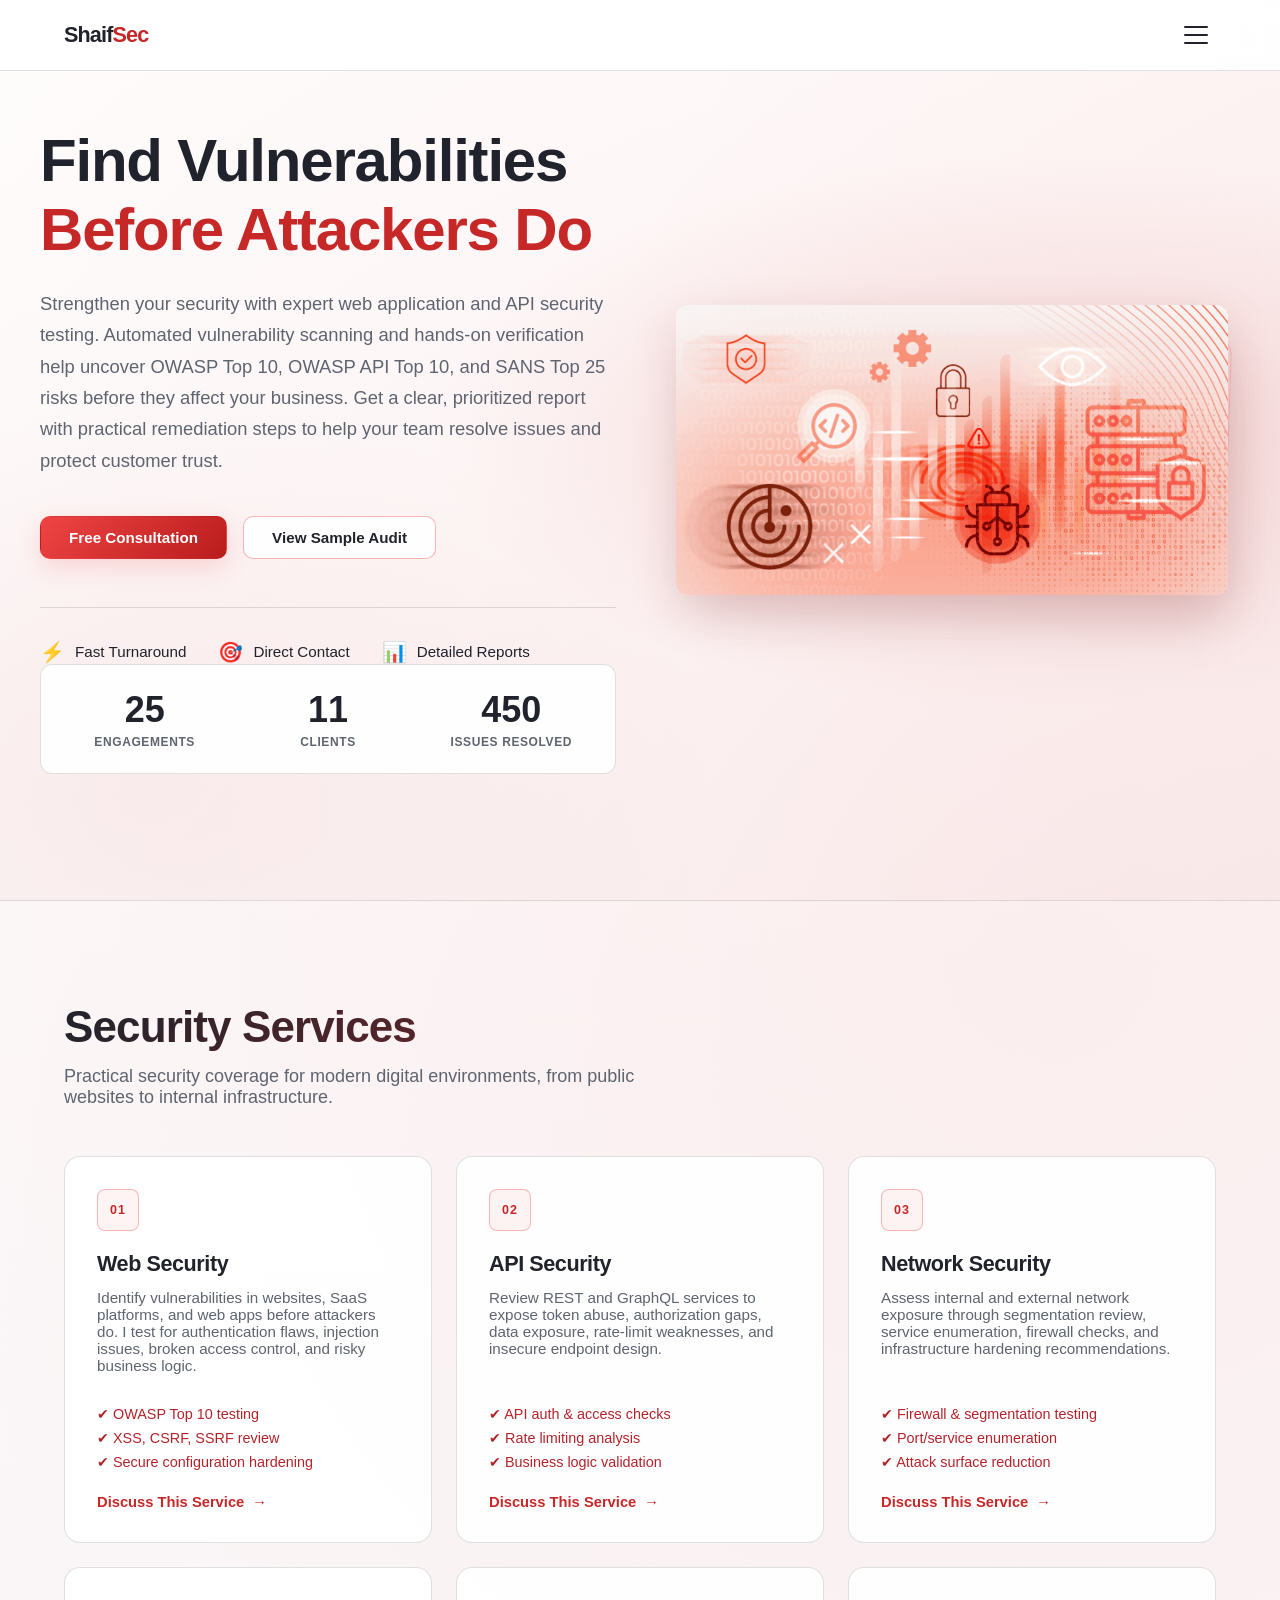
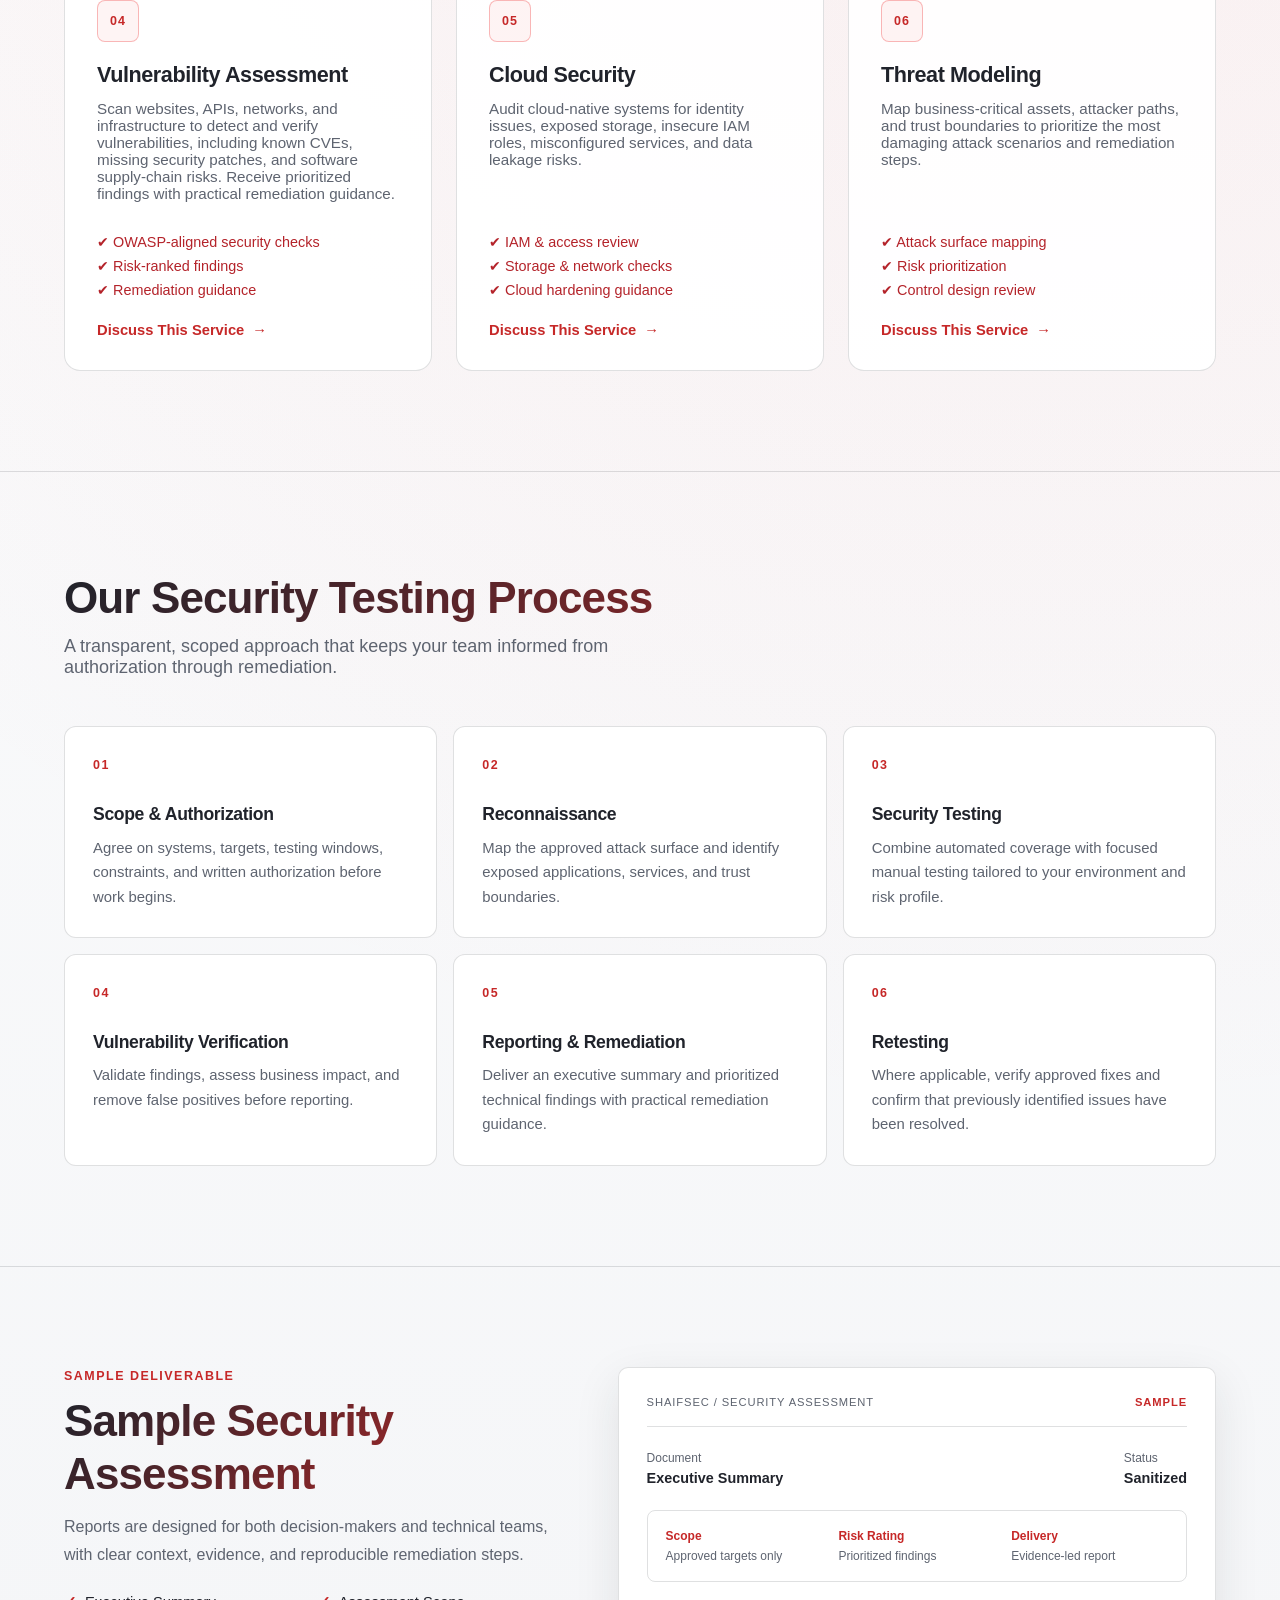
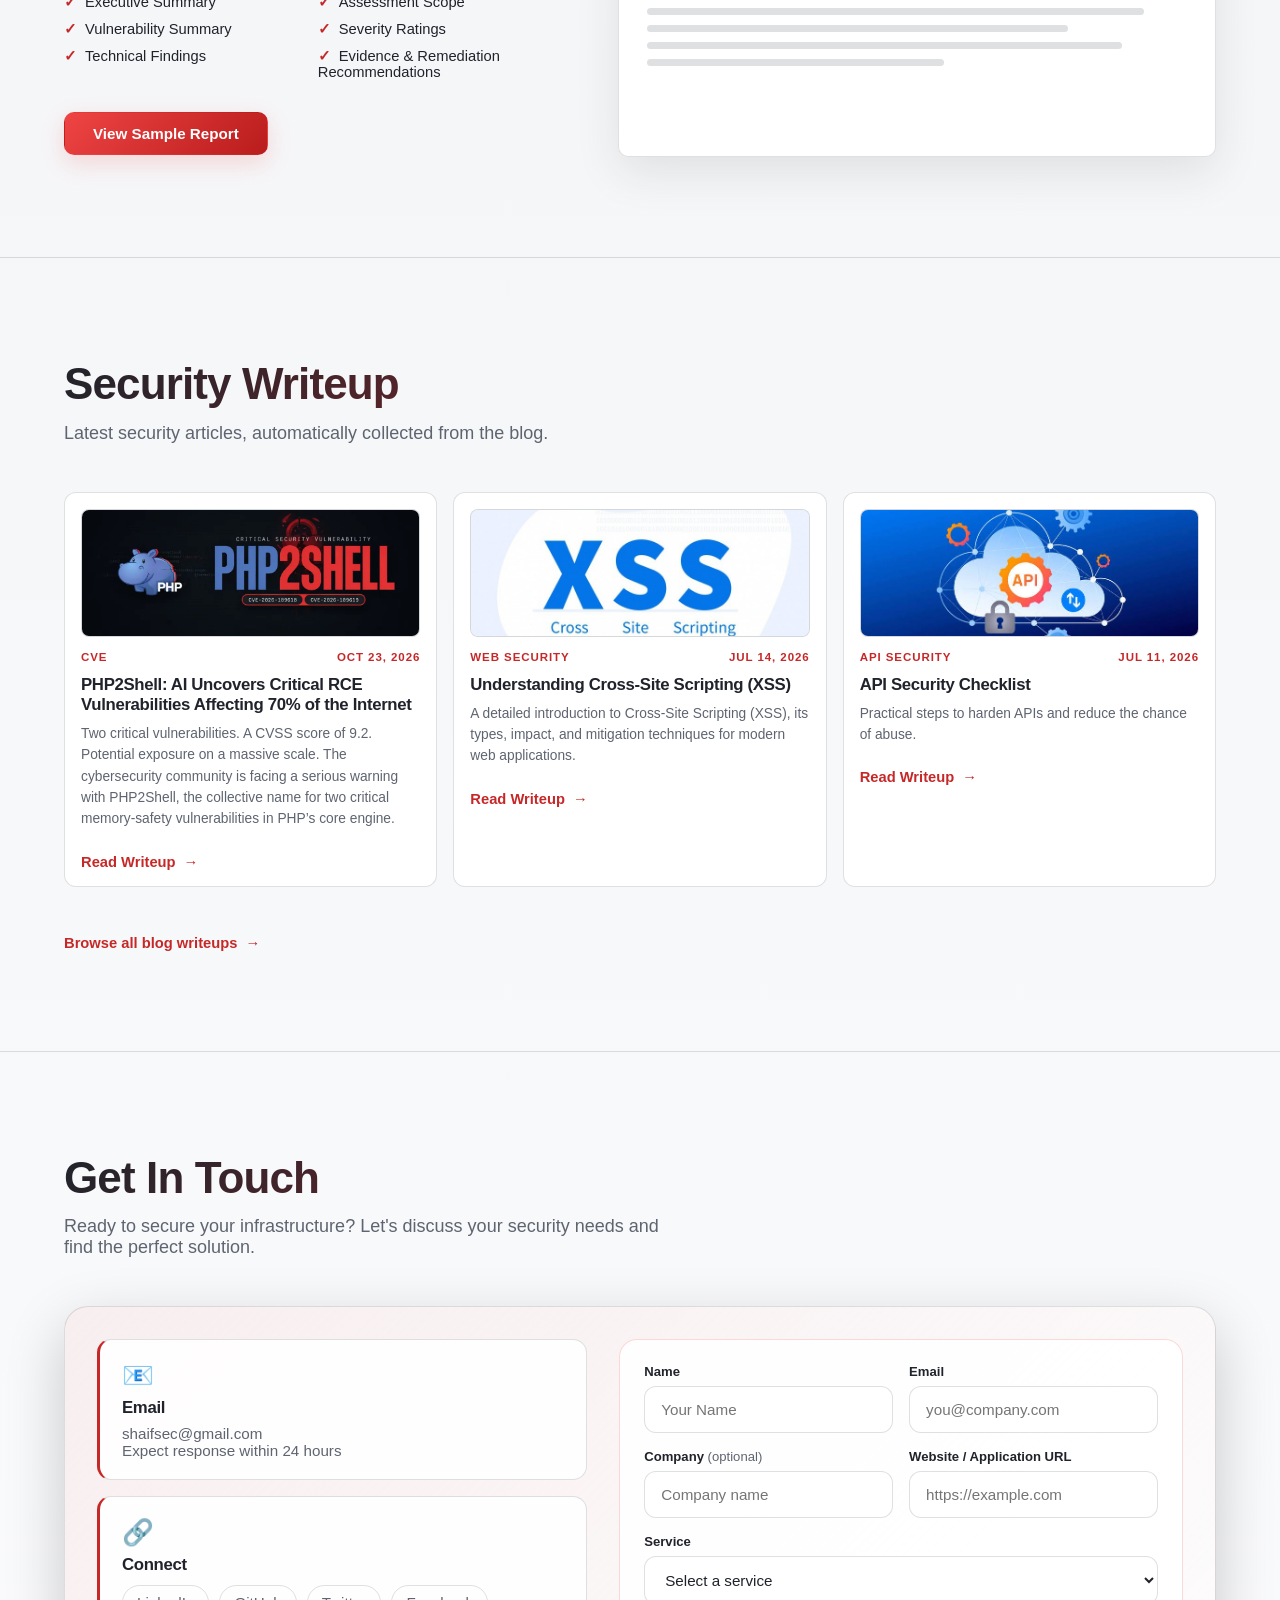
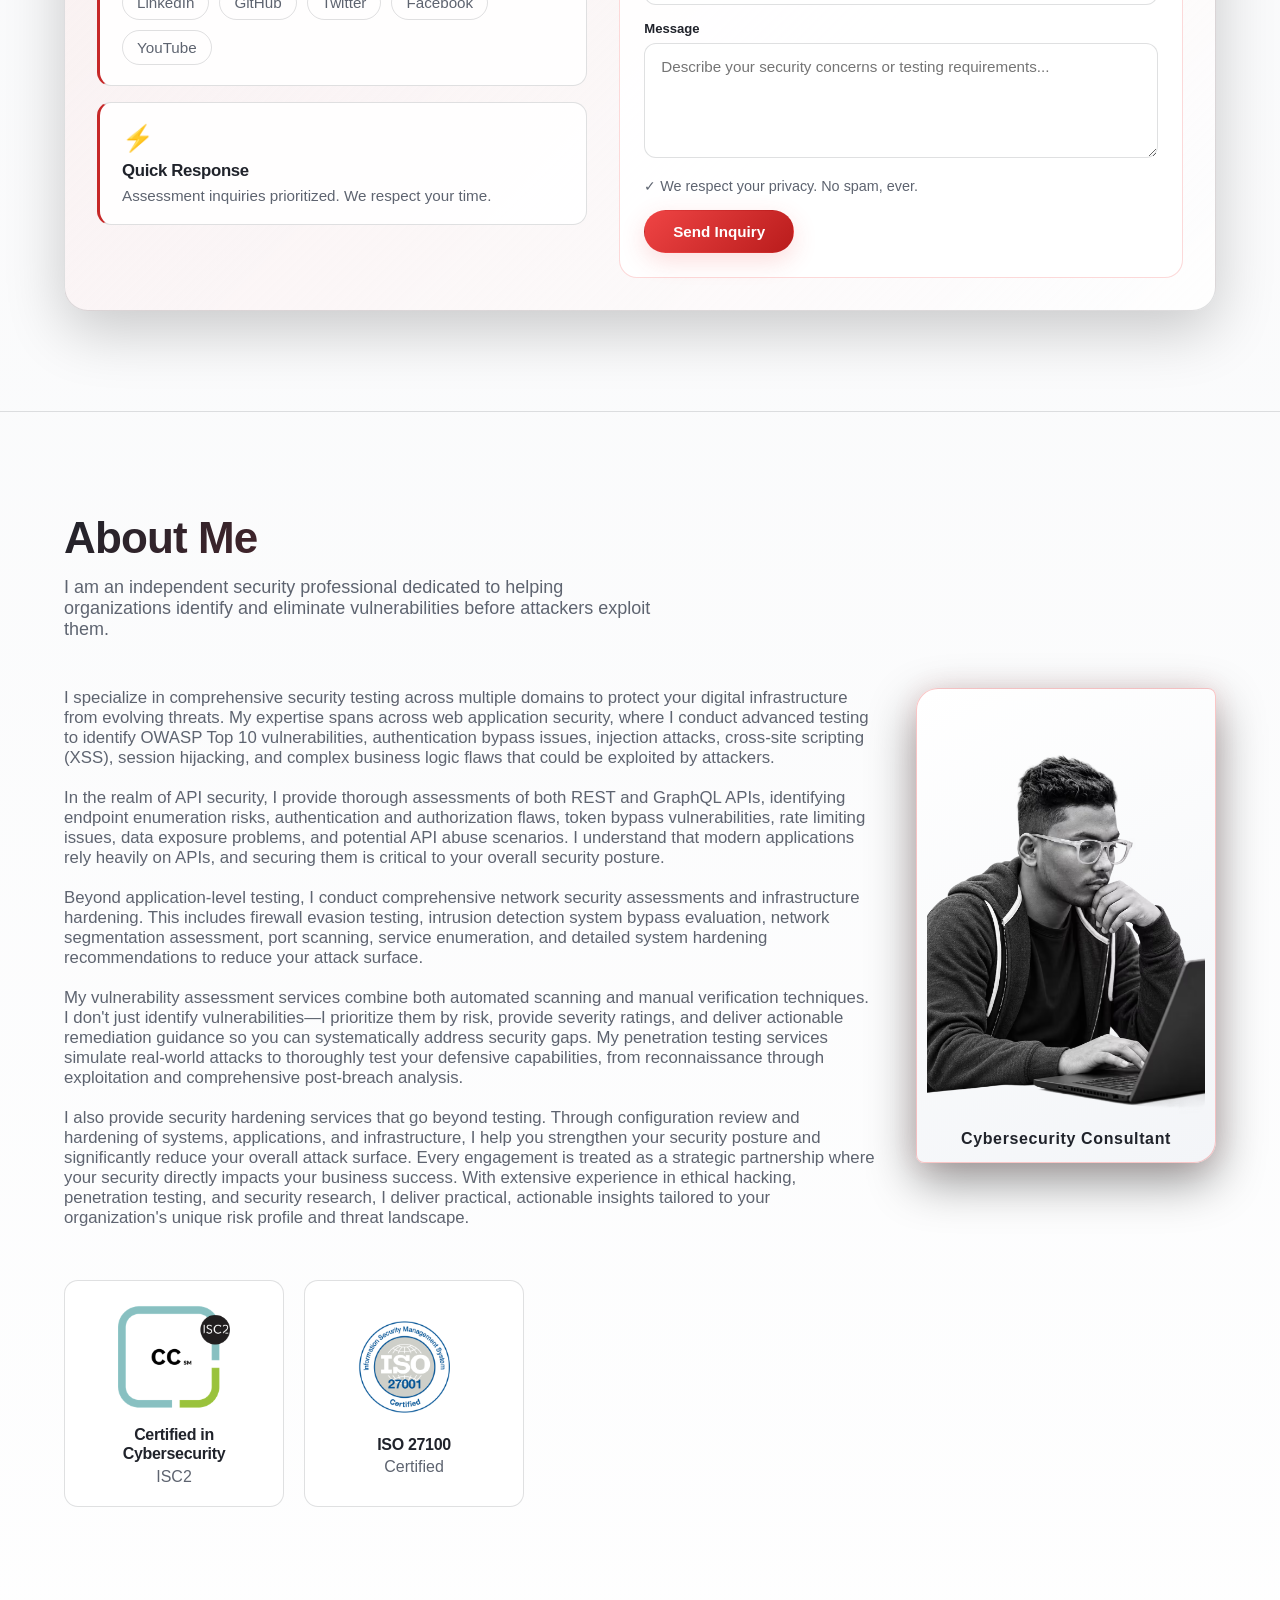
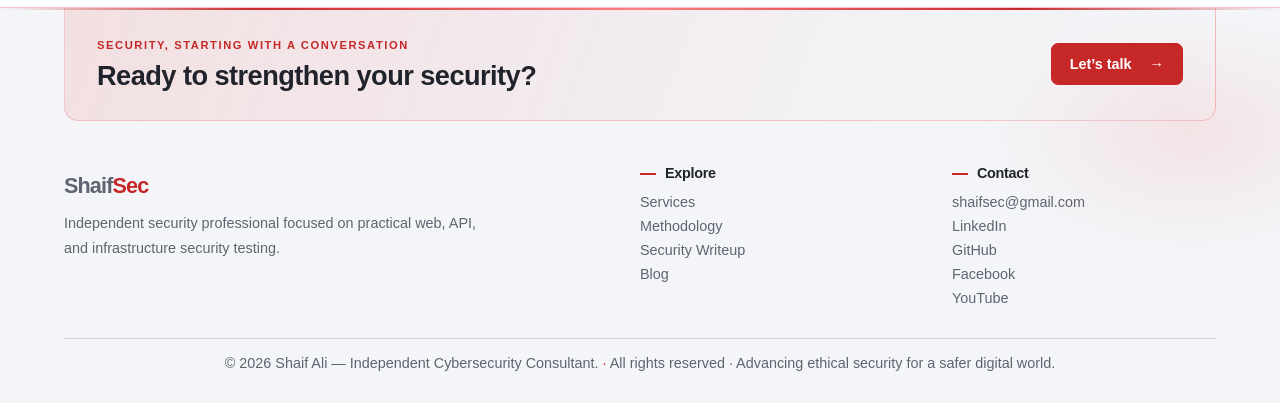
==== commit 18097026: "update" ====
--- a/index.html
+++ b/index.html
@@ -63,7 +63,7 @@
         <h1 class="hero-title">Find Vulnerabilities <span>Before Attackers Do</span></h1>
         <p class="hero-subtitle">Strengthen your security with expert web application and API security testing. Automated vulnerability scanning and hands-on verification help uncover OWASP Top 10, OWASP API Top 10, and SANS Top 25 risks before they affect your business. Get a clear, prioritized report with practical remediation steps to help your team resolve issues and protect customer trust.</p>
         <div class="hero-cta">
-          <a href="#contact" class="btn btn-primary">Consult Me</a>
+          <a href="#contact" class="btn btn-primary">Free Consultation</a>
           <a href="#sample-audit" class="btn btn-secondary">View Sample Audit</a>
         </div>
 
@@ -356,7 +356,7 @@
         </div>
         <figure class="about-profile-image">
           <img src="Images/shaifsec.avif" alt="Shaif Ali, independent security professional">
-          <figcaption>Security Consultant</figcaption>
+          <figcaption>Cybersecurity Consultant</figcaption>
         </figure>
       </div>
 
@@ -413,7 +413,7 @@
         </div>
       </div>
       <p class="footer-copy">
-        &copy; 2026 Shaif Ali — Independent Security Consultant.
+        &copy; 2026 Shaif Ali — Independent Cybersecurity Consultant.
         <span class="footer-note">All rights reserved · Advancing ethical security for a safer digital world.</span>
       </p>
     </div>
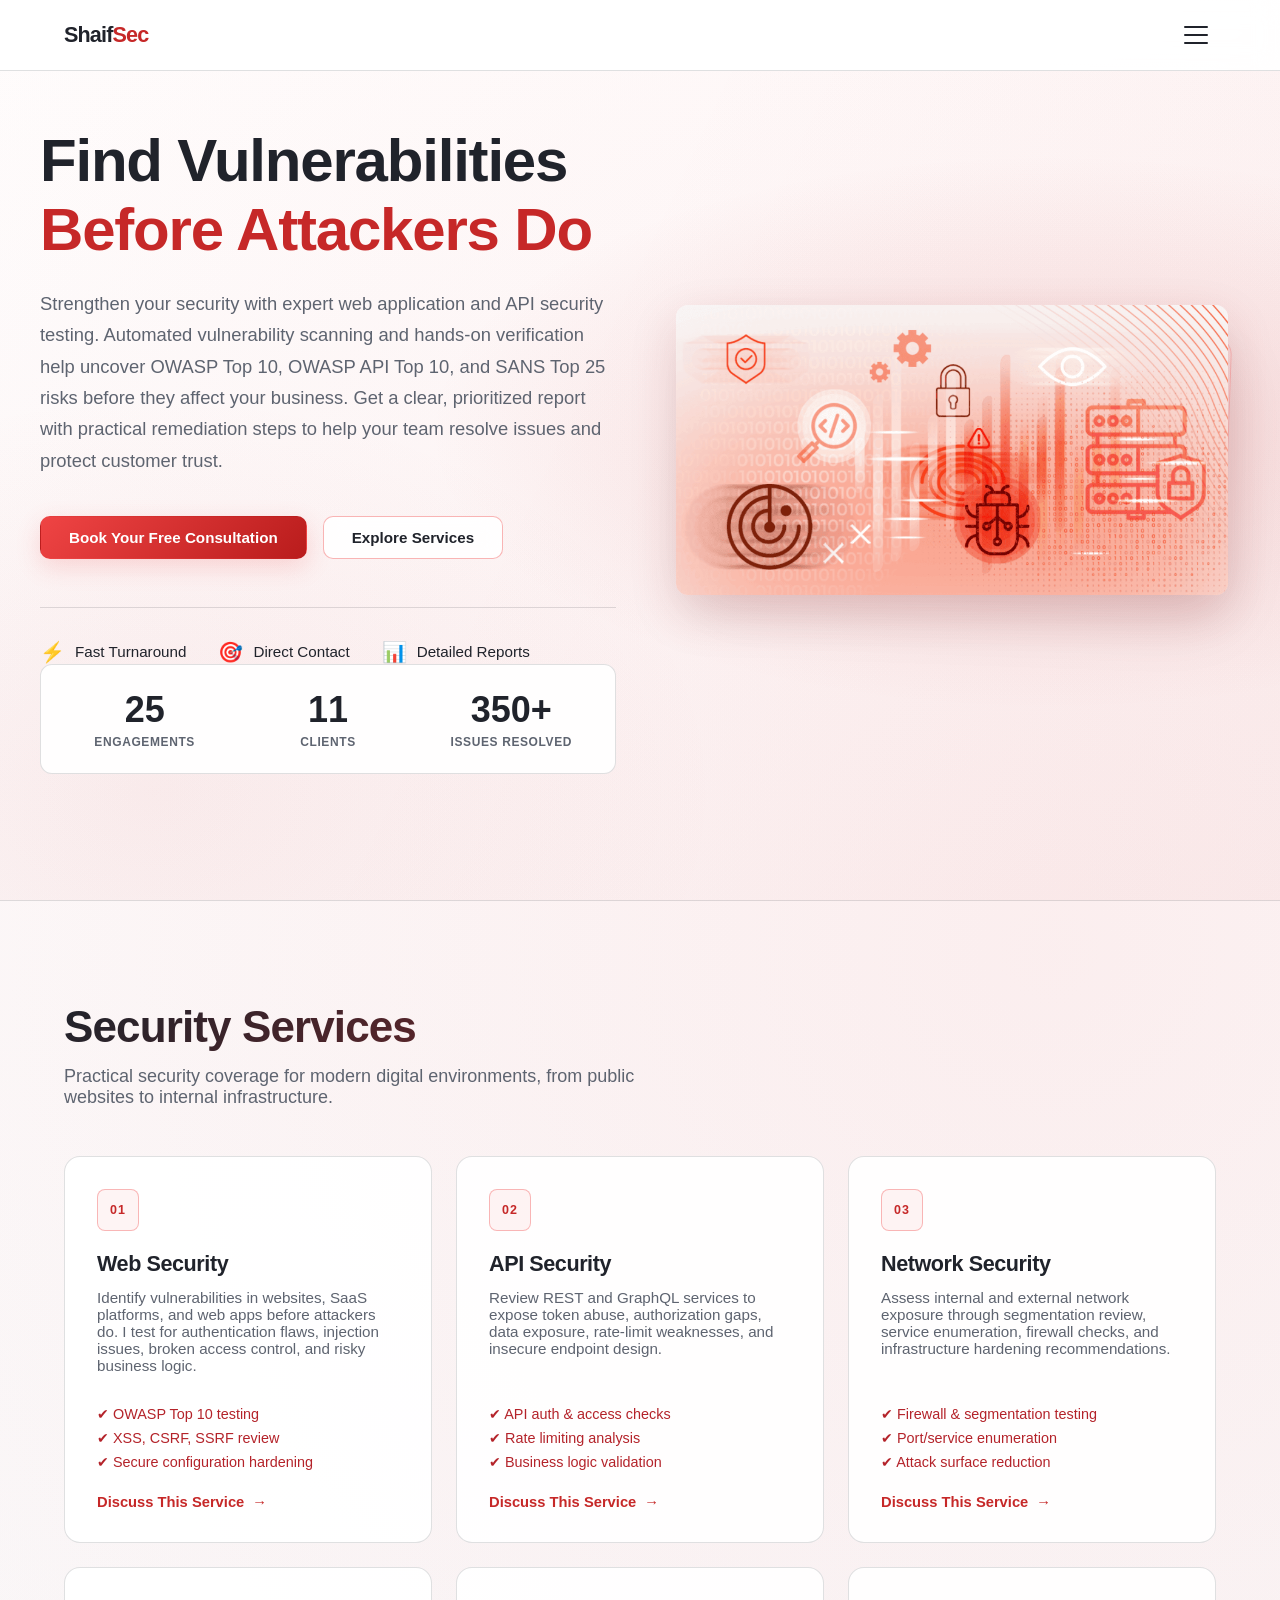
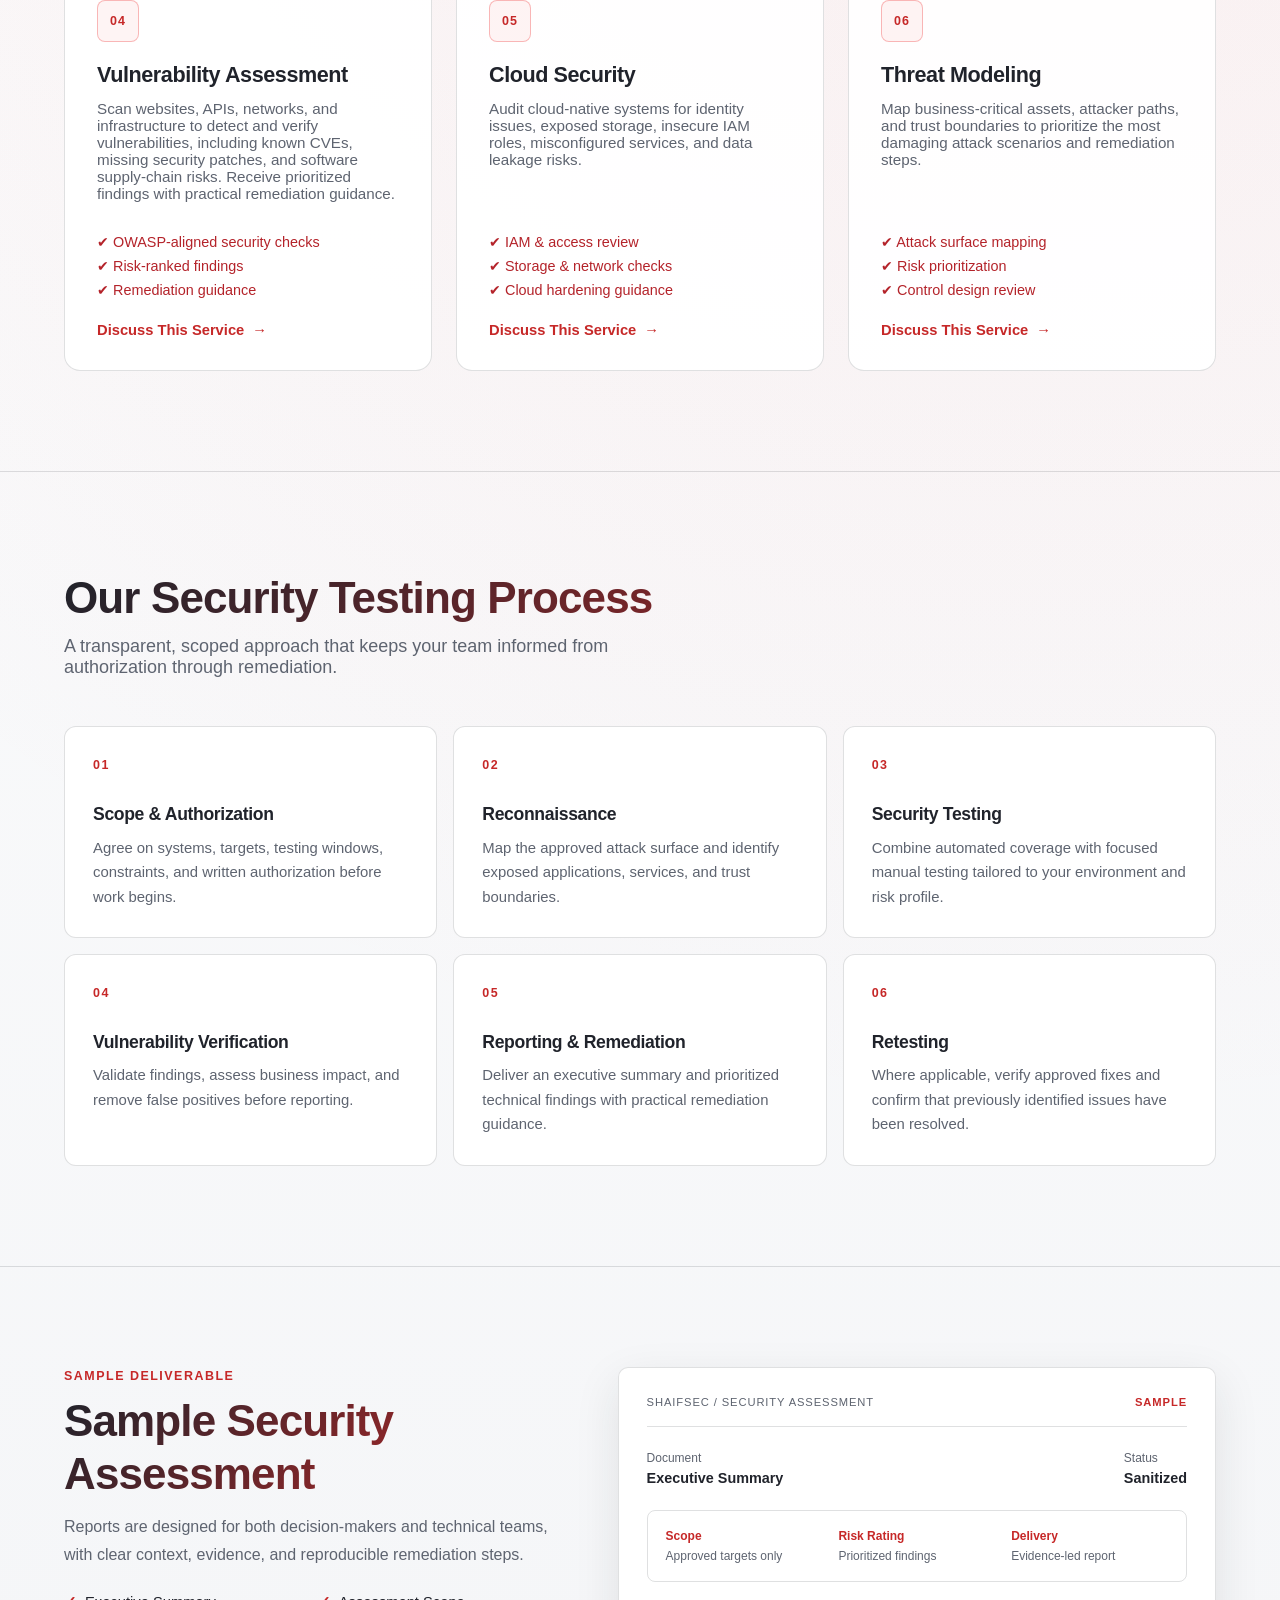
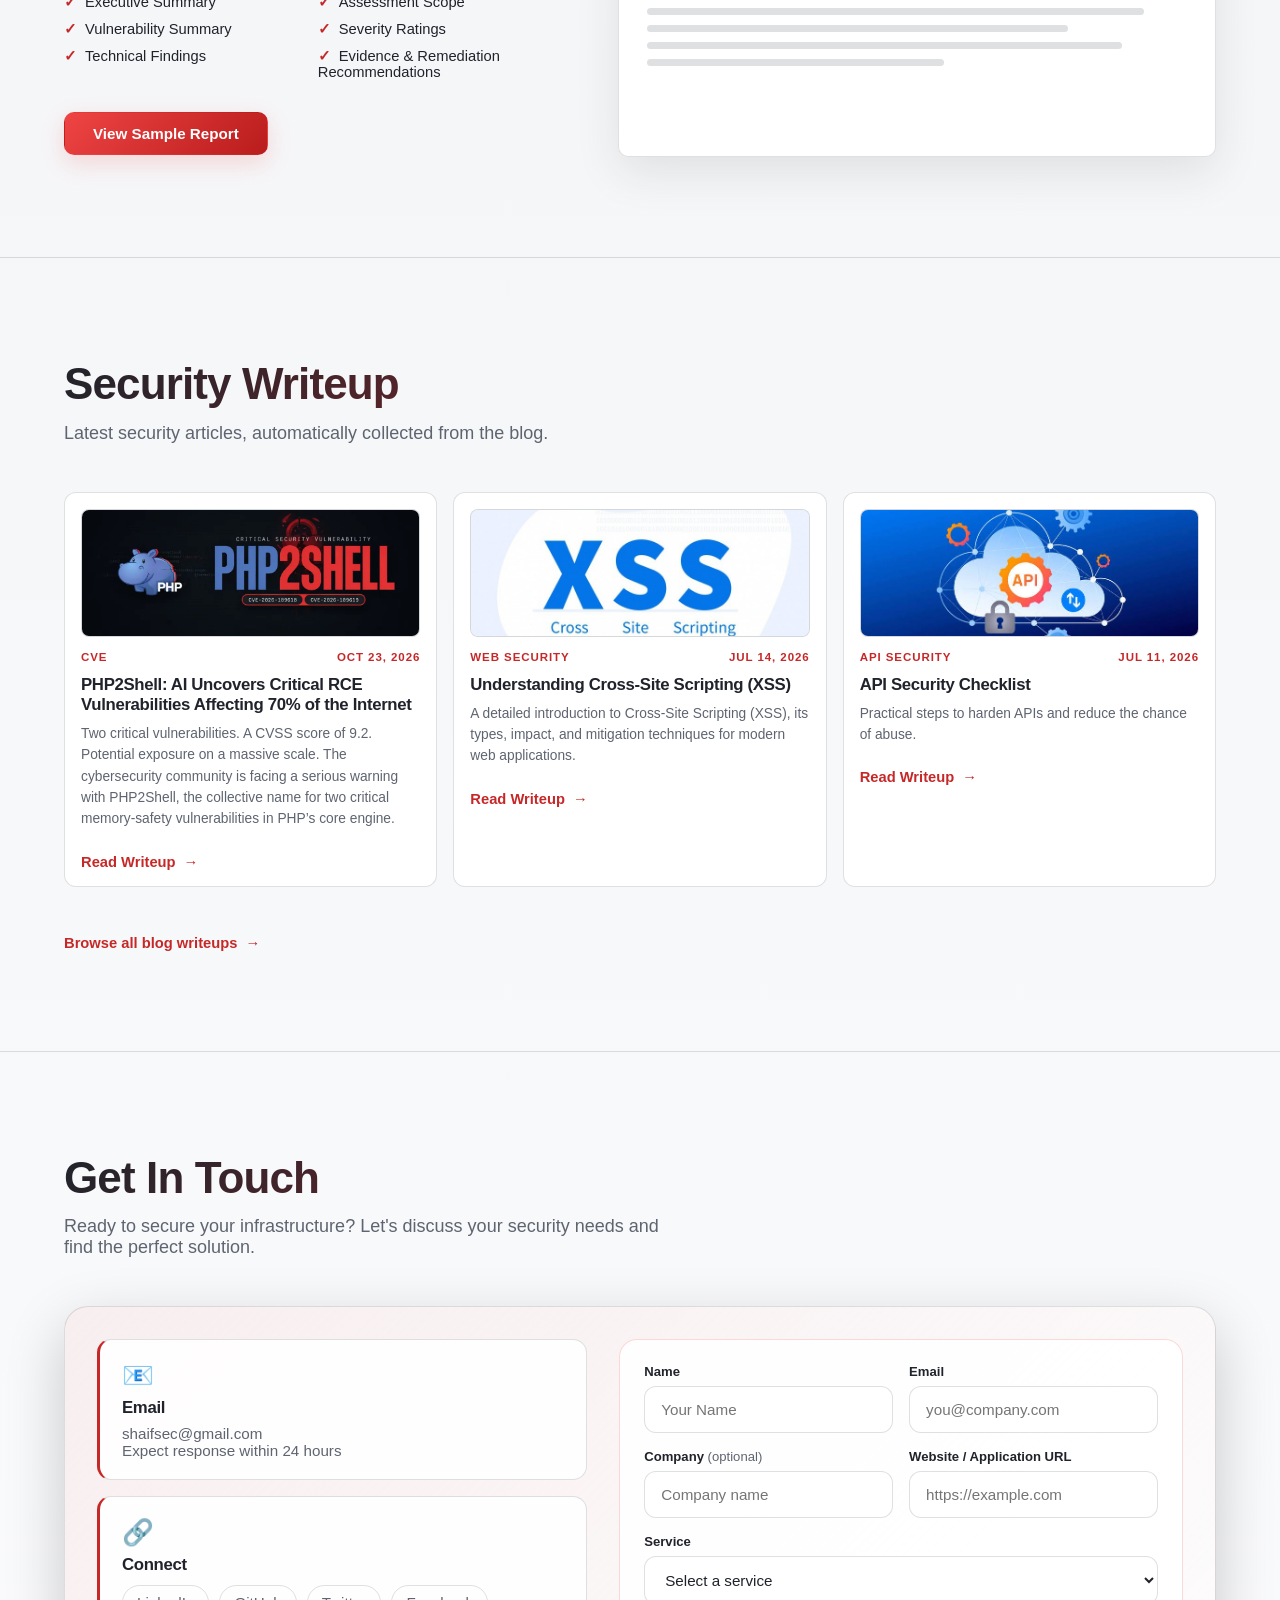
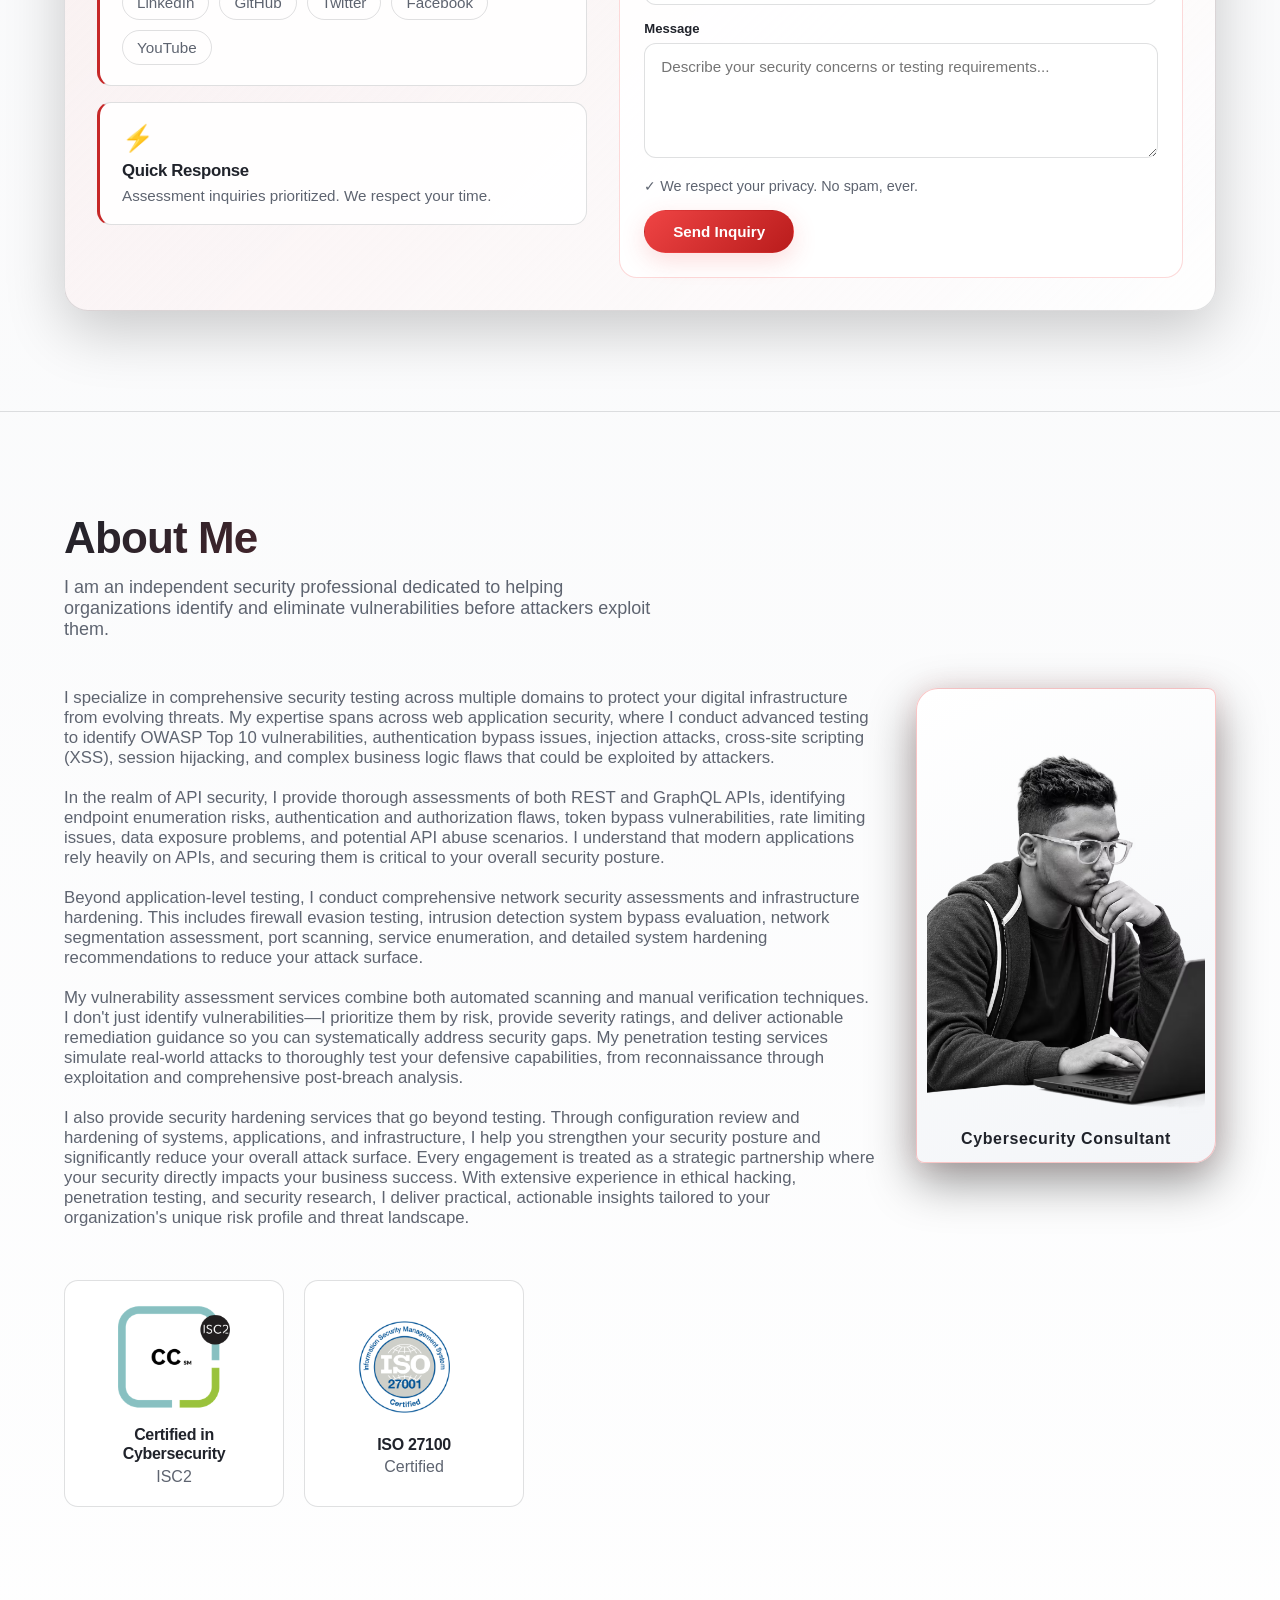
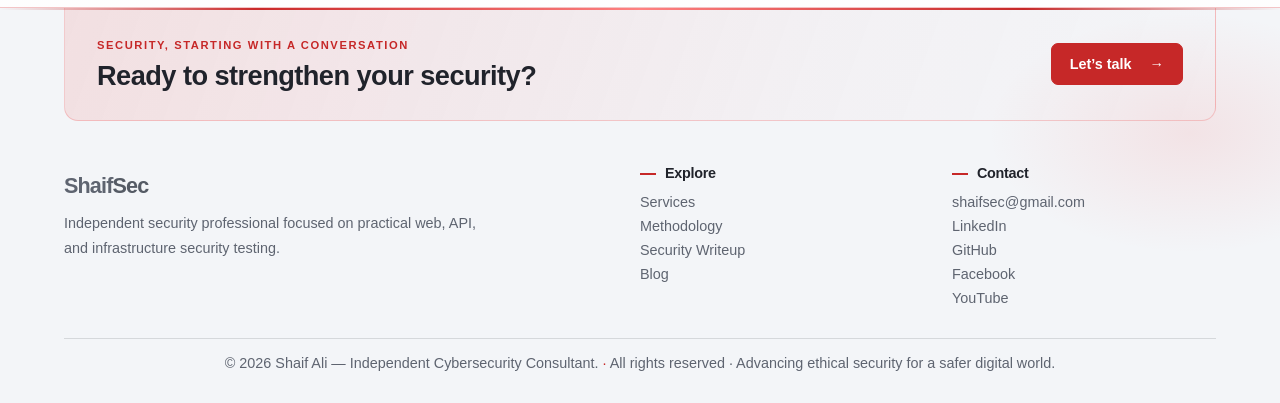
==== commit a9bdc96f: "Update" ====
--- a/index.html
+++ b/index.html
@@ -26,7 +26,7 @@
         : (matchMedia('(prefers-color-scheme: light)').matches ? 'light' : 'dark');
     })();
   </script>
-  <link rel="stylesheet" href="styles.css?v=20261124-native-cursor">
+  <link rel="stylesheet" href="styles.css?v=20261124-footer-logo">
 </head>
 <body>
   <!-- Navigation -->
@@ -63,8 +63,8 @@
         <h1 class="hero-title">Find Vulnerabilities <span>Before Attackers Do</span></h1>
         <p class="hero-subtitle">Strengthen your security with expert web application and API security testing. Automated vulnerability scanning and hands-on verification help uncover OWASP Top 10, OWASP API Top 10, and SANS Top 25 risks before they affect your business. Get a clear, prioritized report with practical remediation steps to help your team resolve issues and protect customer trust.</p>
         <div class="hero-cta">
-          <a href="#contact" class="btn btn-primary">Free Consultation</a>
-          <a href="#sample-audit" class="btn btn-secondary">View Sample Audit</a>
+          <a href="#contact" class="btn btn-primary">Book Your Free Consultation</a>
+          <a href="#services" class="btn btn-secondary">Explore Services</a>
         </div>
 
         <div class="hero-features">
@@ -92,7 +92,7 @@
             <div class="stat-name">Clients</div>
           </div>
           <div class="stat-box">
-            <div class="stat-value" data-count="450">0</div>
+            <div class="stat-value" data-count="350" data-suffix="+">0</div>
             <div class="stat-name">Issues Resolved</div>
           </div>
         </div>
@@ -419,7 +419,7 @@
     </div>
   </footer>
 
-  <script src="script.js?v=20261124"></script>
+  <script src="script.js?v=20261124-scroll-top"></script>
   <script src="writeups.js?v=20261124"></script>
 </body>
 </html>
--- a/styles.css
+++ b/styles.css
@@ -36,6 +36,7 @@
     /* Text */
     --text-light:#f5f5f6;
     --text-muted:#b5b6bf;
+    --footer-brand-color:#b8bbc4;
 
     /* Borders */
     --border-color:rgba(245,245,246,.12);
@@ -72,6 +73,7 @@
   --bg-card-hover:rgba(239,68,68,.06);
   --text-light:#20232b;
   --text-muted:#5e6470;
+  --footer-brand-color:#555b65;
   --border-color:rgba(32,35,43,.14);
   --shadow:0 15px 45px rgba(32,35,43,.1);
   color-scheme:light;
@@ -1532,15 +1534,18 @@
 .footer-brand {
   display: inline-block;
   margin-bottom: 12px;
-  color: var(--text-light);
+  color: var(--footer-brand-color);
   font-size: 1.35rem;
   font-weight: 800;
   letter-spacing: -0.04em;
   text-decoration: none;
-}
-
-.footer-brand {
-  letter-spacing: -0.04em;
+  transition: none;
+}
+
+.footer-brand .brand-accent,
+.footer-grid a.footer-brand:hover {
+  color: var(--footer-brand-color);
+  transform: none;
 }
 
 .footer-grid p {
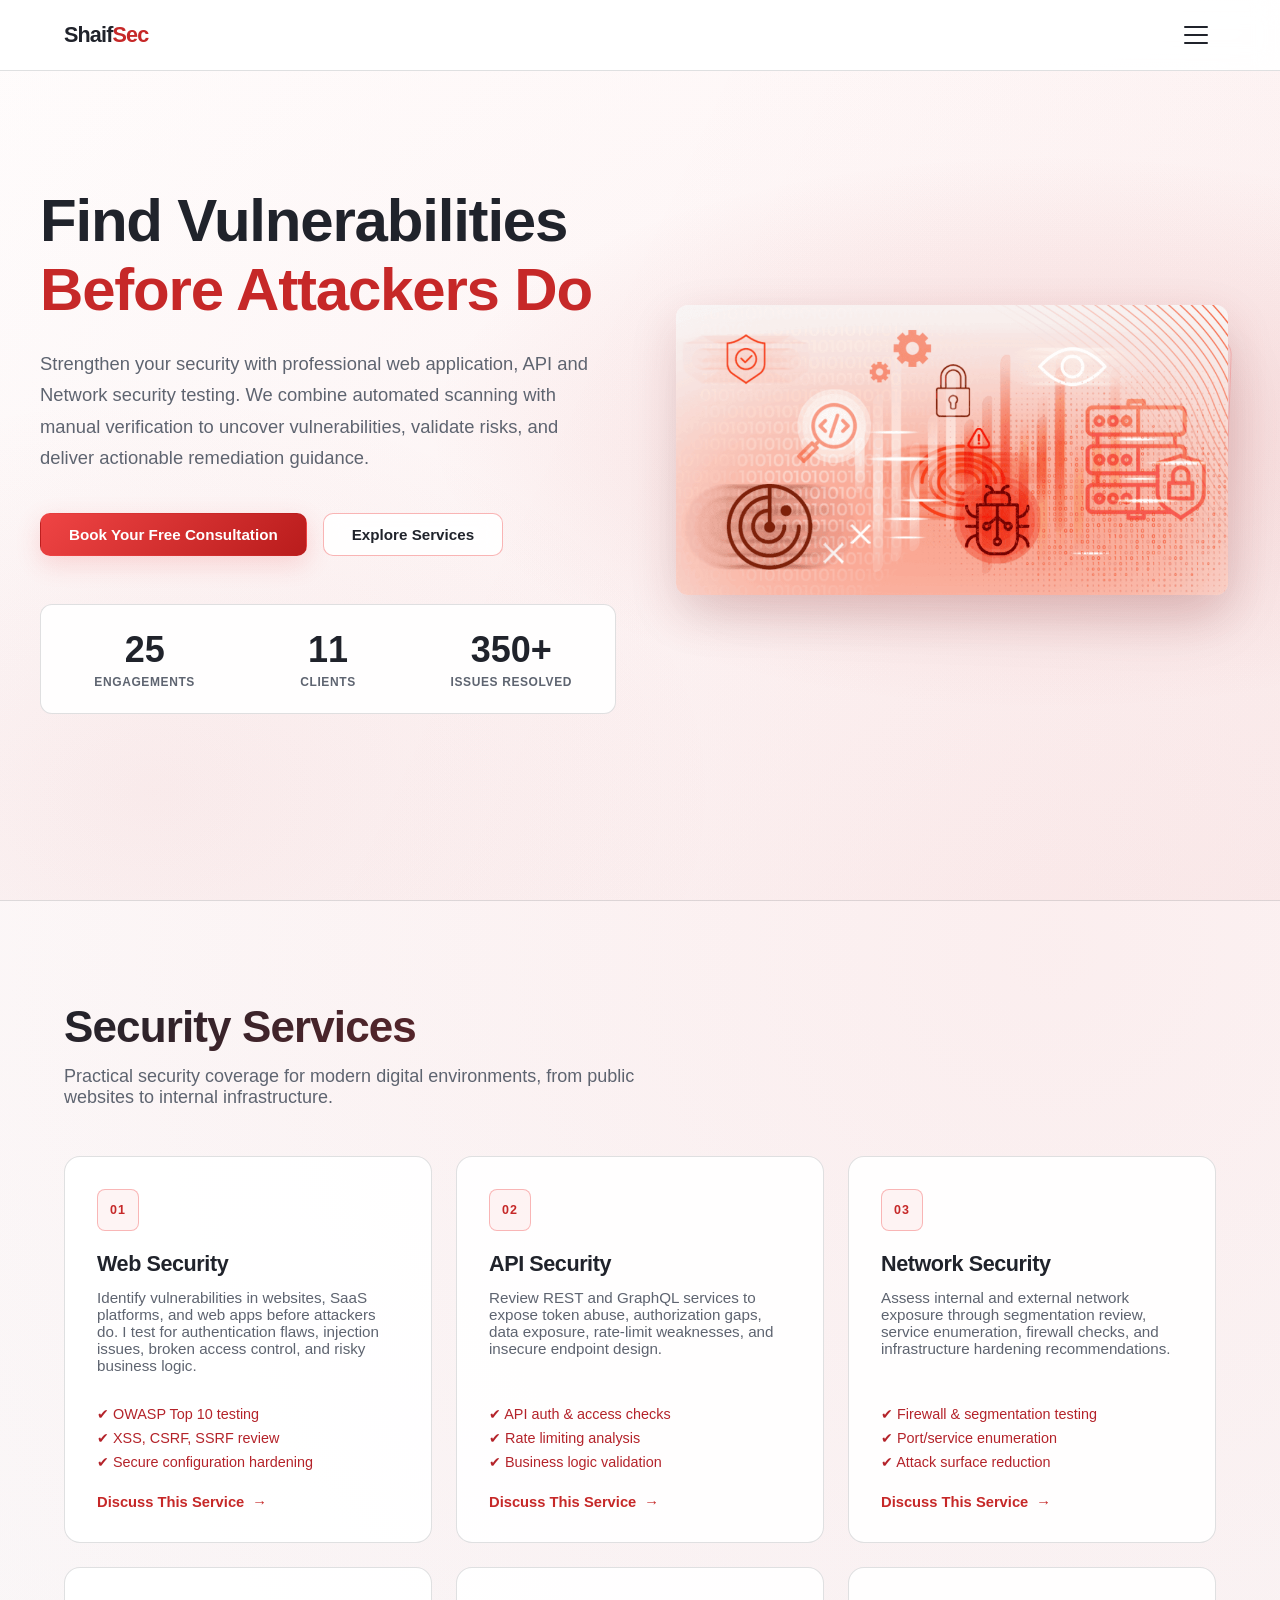
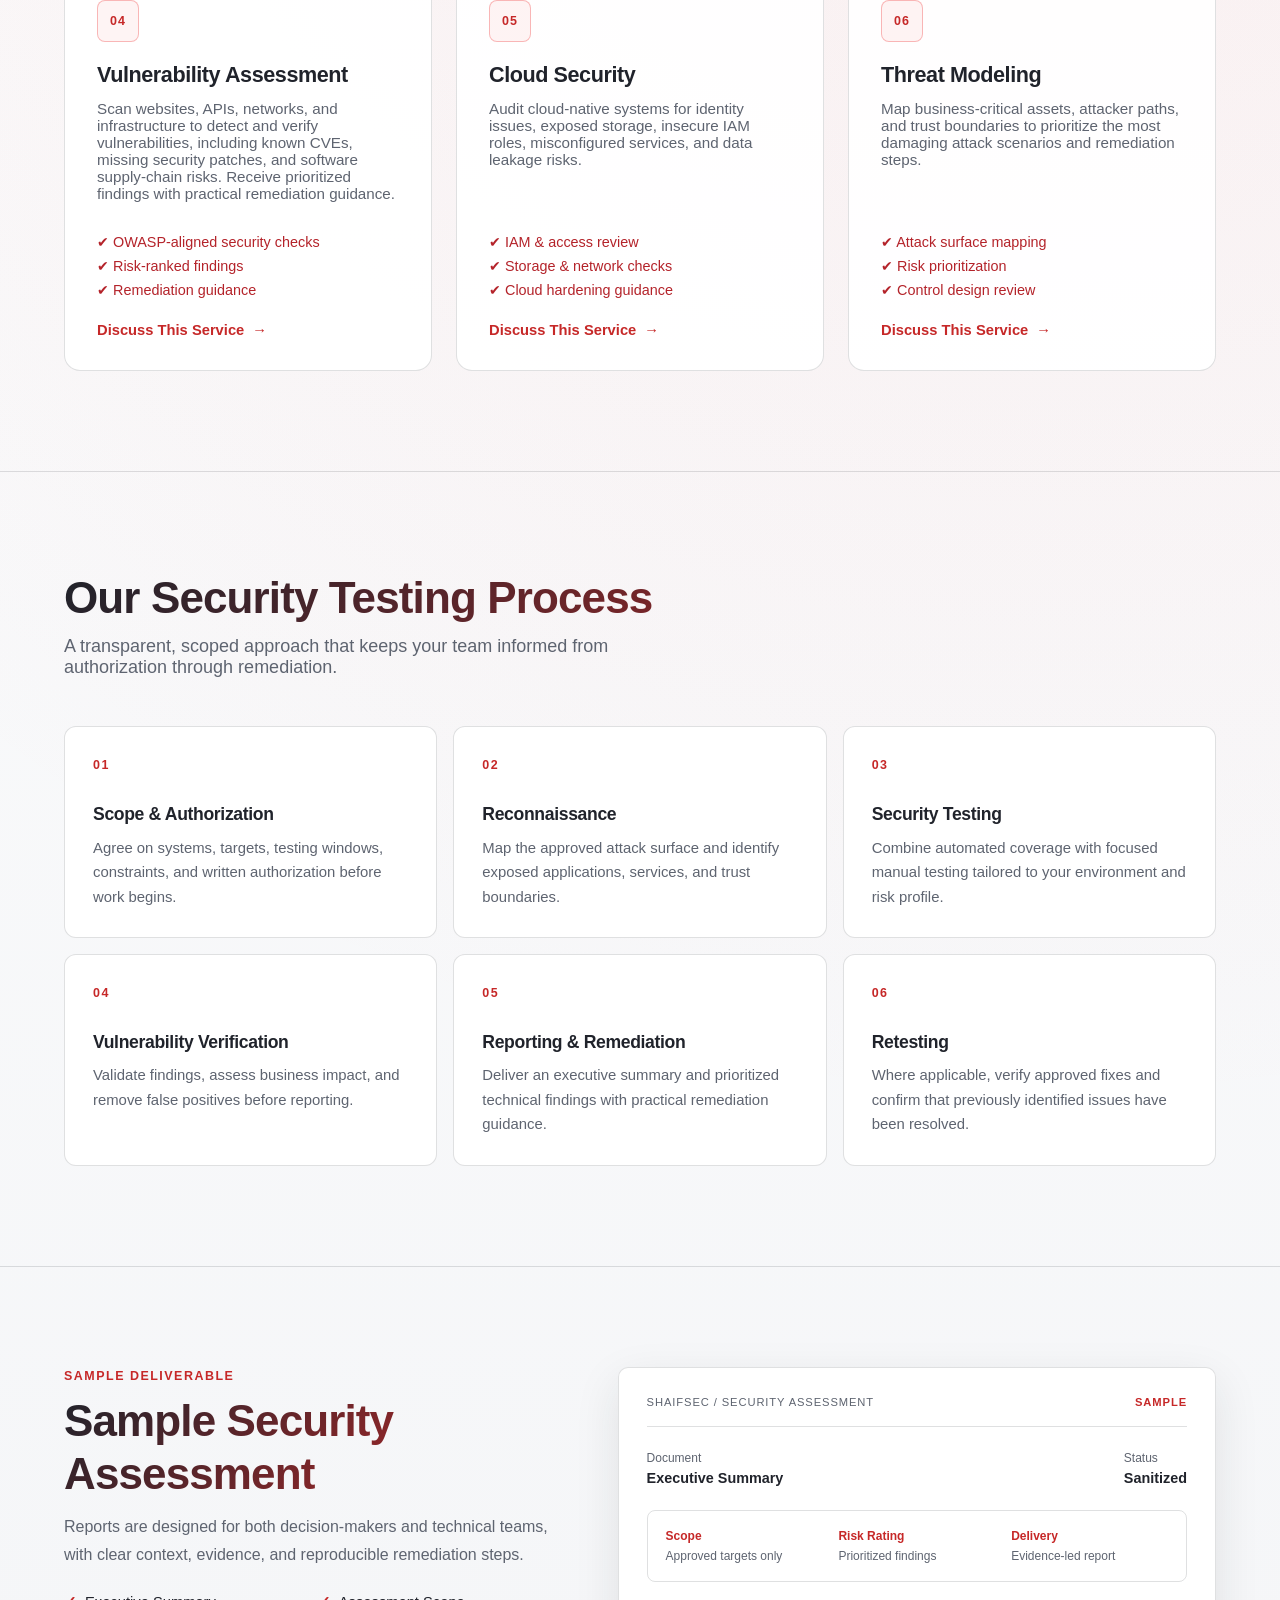
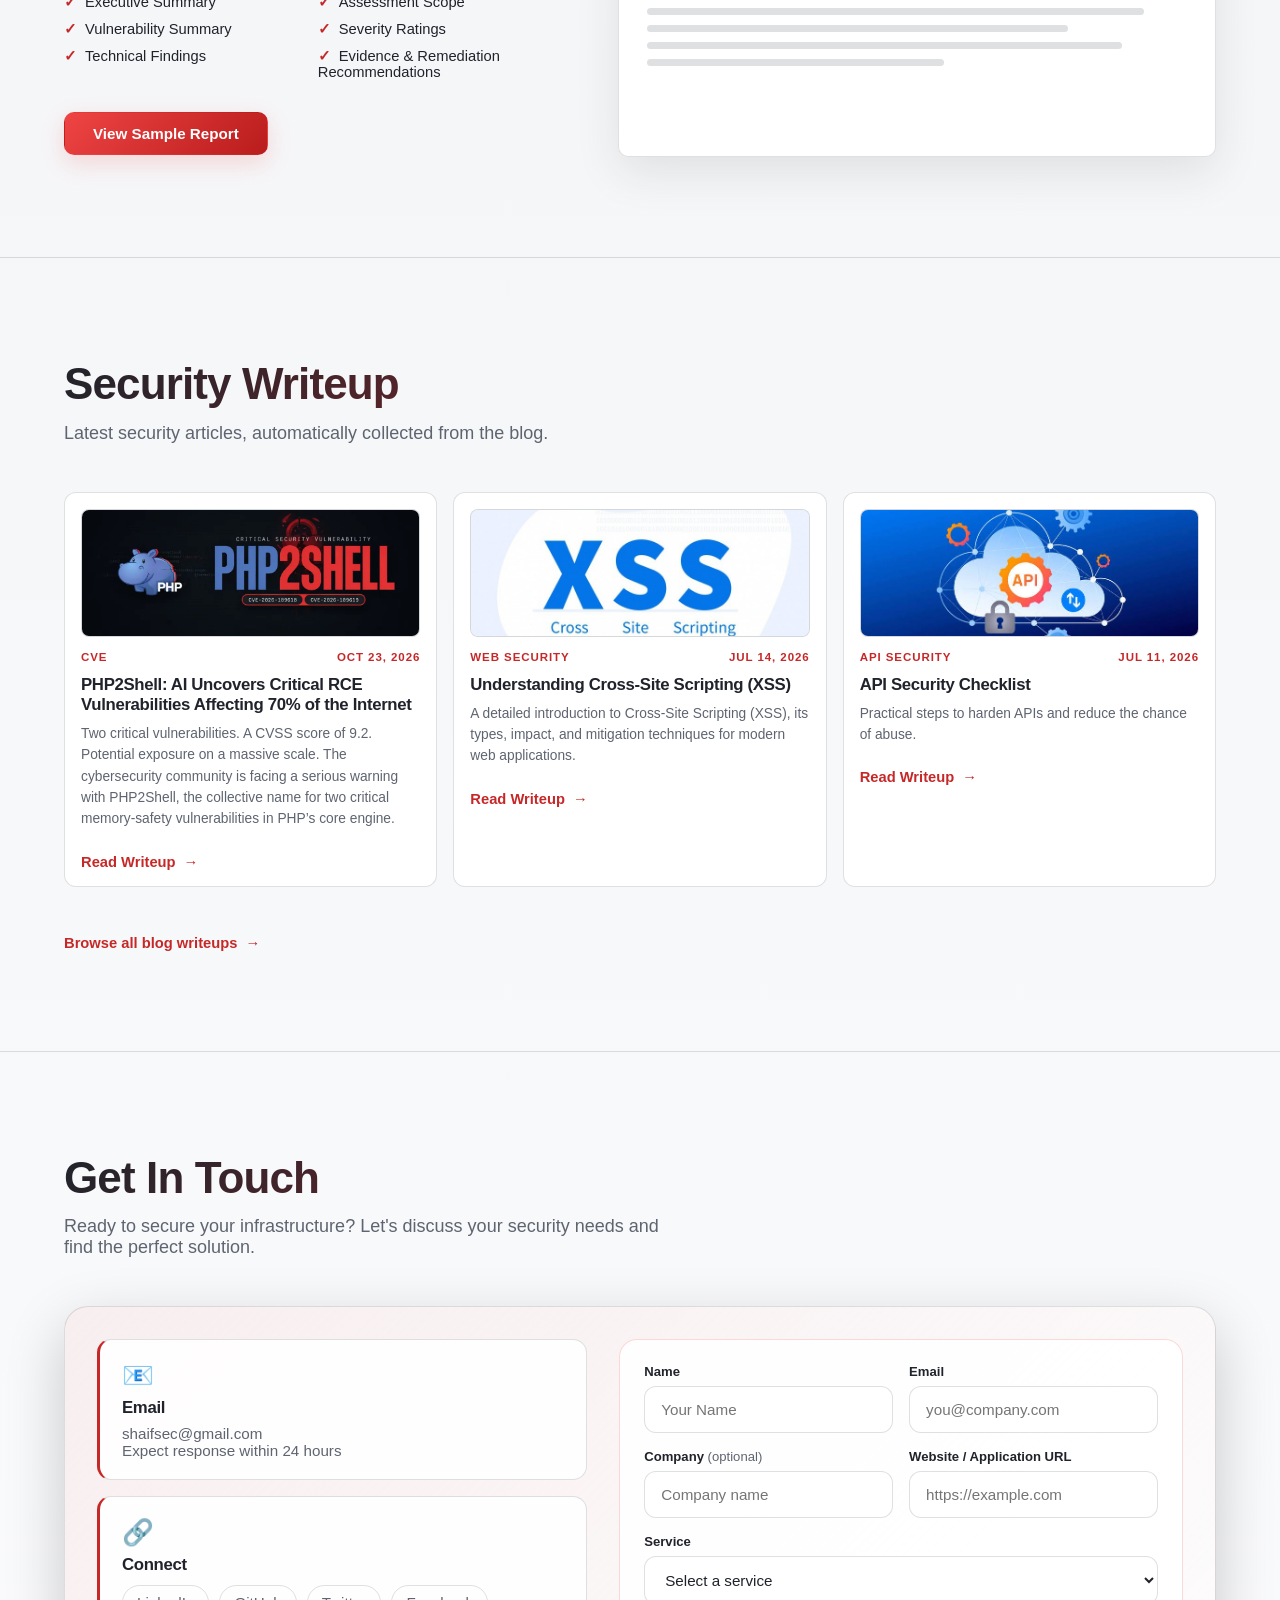
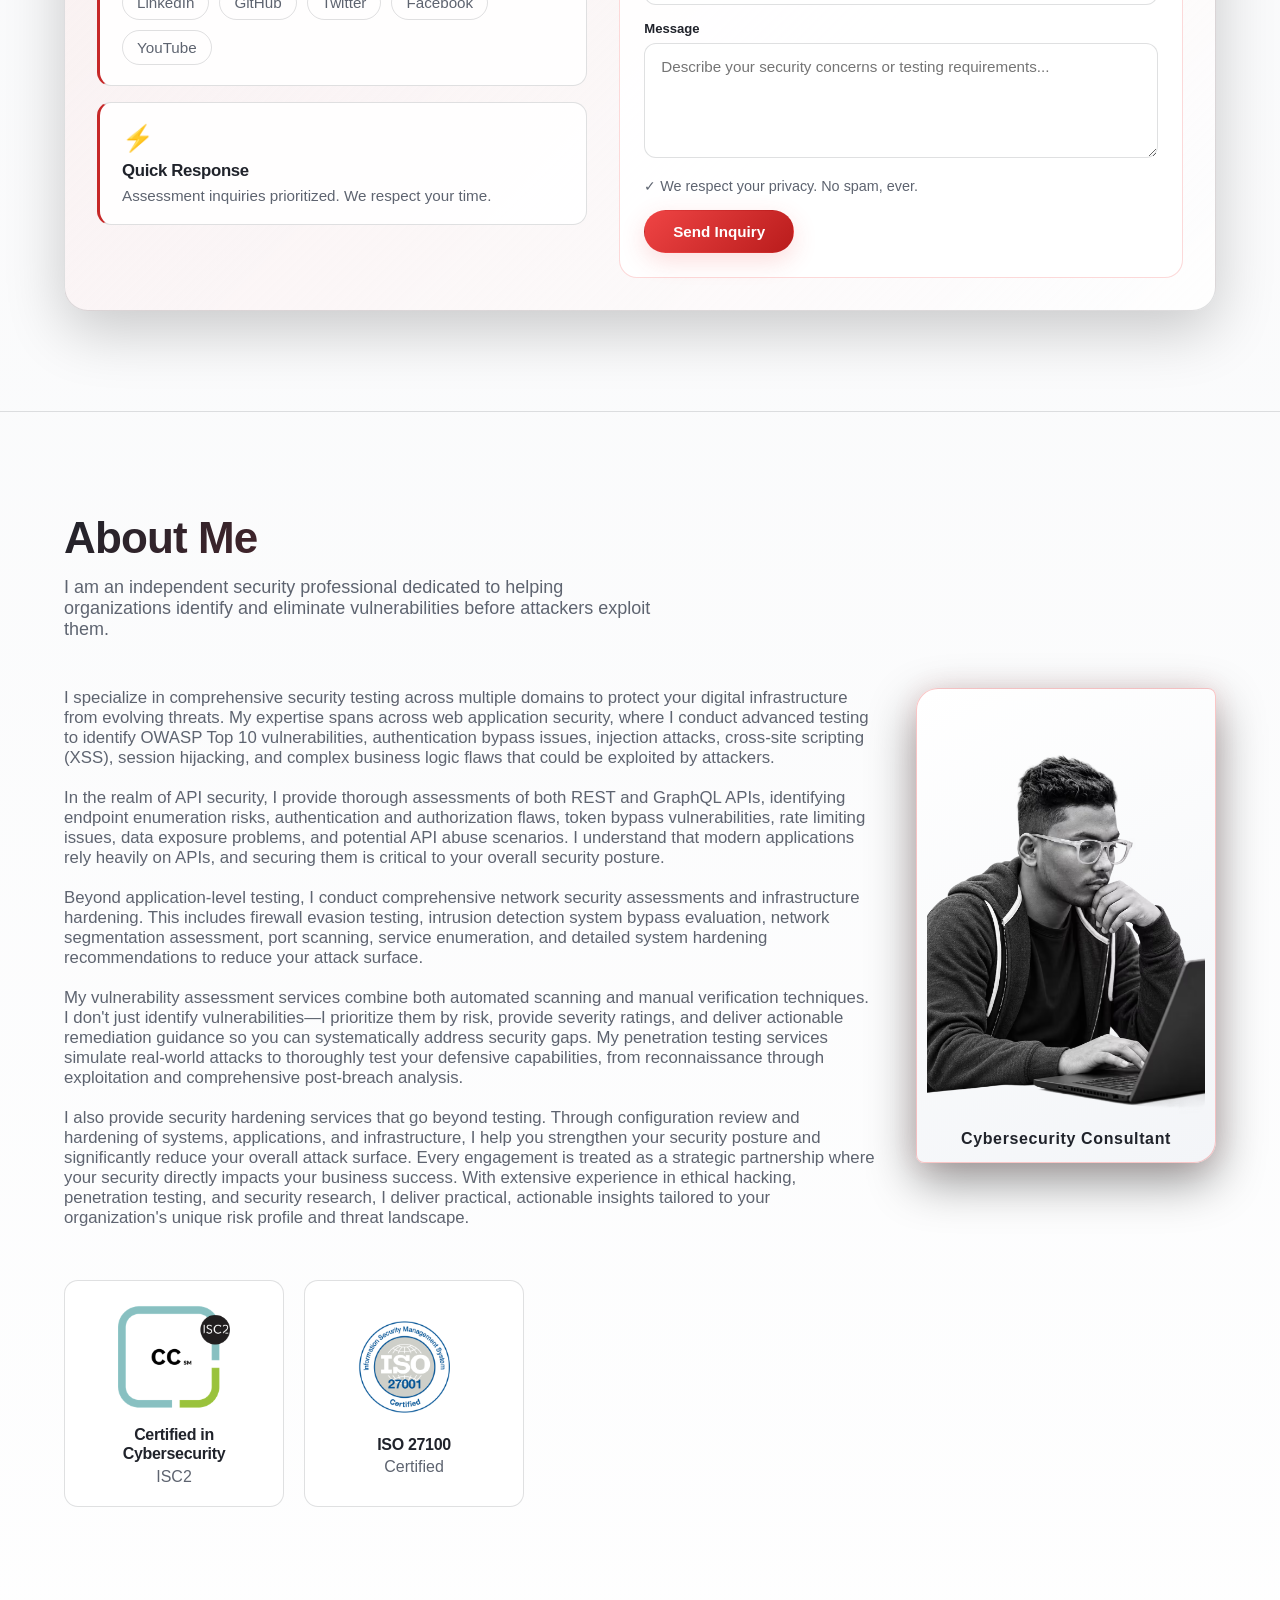
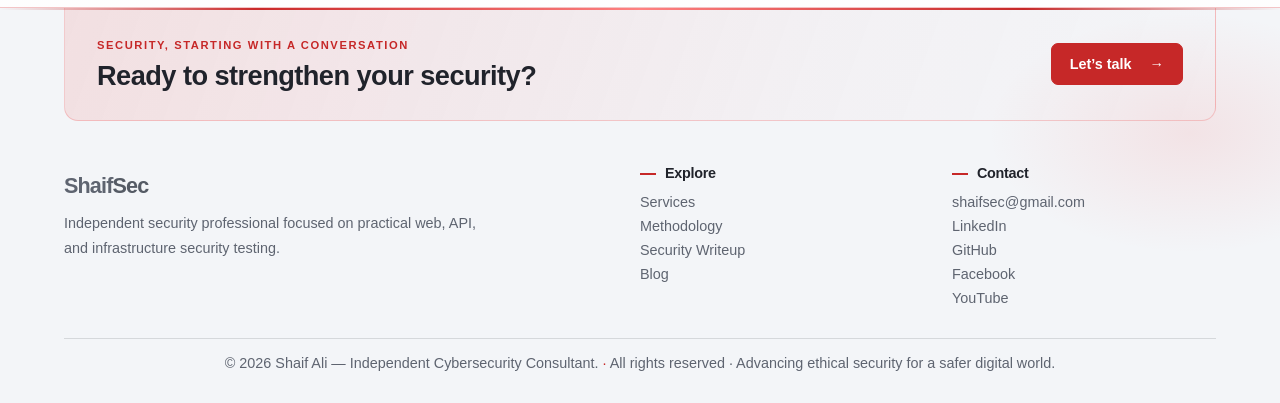
==== commit e16fbb46: "update" ====
--- a/index.html
+++ b/index.html
@@ -3,21 +3,74 @@
 <head>
   <meta charset="UTF-8">
   <meta name="viewport" content="width=device-width, initial-scale=1.0">
-  <meta name="description" content="Find web and API security vulnerabilities before attackers do. Shaif Ali provides expert security testing, penetration testing, and actionable remediation guidance.">
+  <meta name="description" content="Strengthen your security with professional web application, API and Network security testing. Automated scanning and manual verification deliver actionable remediation guidance.">
+  <meta name="robots" content="index, follow, max-image-preview:large, max-snippet:-1, max-video-preview:-1">
   <meta name="keywords" content="web application security testing, API security testing, penetration testing, VAPT, security researcher">
   <meta name="author" content="Shaif Ali">
   <meta property="og:type" content="website">
   <meta property="og:site_name" content="ShaifSec">
-  <meta property="og:title" content="ShaifSec | Independent Security Professional">
-  <meta property="og:description" content="Find web and API security vulnerabilities before attackers do. Get expert testing and clear, actionable remediation guidance.">
+  <meta property="og:locale" content="en_US">
+  <meta property="og:title" content="ShaifSec | Web, API & Network Security Testing">
+  <meta property="og:description" content="Professional web application, API and network security testing with automated scanning, manual verification, and actionable remediation guidance.">
   <meta property="og:url" content="https://shaifsec.in/">
   <meta property="og:image" content="https://shaifsec.in/banner.png">
   <meta name="twitter:card" content="summary_large_image">
-  <meta name="twitter:title" content="ShaifSec | Independent Security Professional">
-  <meta name="twitter:description" content="Find web and API security vulnerabilities before attackers do. Get expert testing and clear, actionable remediation guidance.">
+  <meta name="twitter:title" content="ShaifSec | Web, API & Network Security Testing">
+  <meta name="twitter:description" content="Professional web application, API and network security testing with automated scanning, manual verification, and actionable remediation guidance.">
   <meta name="twitter:image" content="https://shaifsec.in/banner.png">
   <link rel="canonical" href="https://shaifsec.in/">
-  <title>ShaifSec | Independent Security Professional</title>
+  <title>ShaifSec | Web, API & Network Security Testing</title>
+  <script type="application/ld+json">
+  {
+    "@context": "https://schema.org",
+    "@graph": [
+      {
+        "@type": "ProfessionalService",
+        "@id": "https://shaifsec.in/#organization",
+        "name": "ShaifSec",
+        "url": "https://shaifsec.in/",
+        "logo": "https://shaifsec.in/logo-1.png",
+        "image": "https://shaifsec.in/banner.png",
+        "description": "Professional web application, API and network security testing using automated scanning and manual verification.",
+        "email": "shaifsec@gmail.com",
+        "areaServed": "Worldwide",
+        "sameAs": [
+          "https://linkedin.com/in/shaifsec",
+          "https://github.com/shaifsec",
+          "https://facebook.com/shaifsec",
+          "https://youtube.com/@shaifsec"
+        ],
+        "founder": {
+          "@id": "https://shaifsec.in/#person"
+        }
+      },
+      {
+        "@type": "Person",
+        "@id": "https://shaifsec.in/#person",
+        "name": "Shaif Ali",
+        "url": "https://shaifsec.in/",
+        "image": "https://shaifsec.in/Images/shaifsec.avif",
+        "jobTitle": "Independent Cybersecurity Consultant",
+        "worksFor": {
+          "@id": "https://shaifsec.in/#organization"
+        },
+        "sameAs": [
+          "https://linkedin.com/in/shaifsec",
+          "https://github.com/shaifsec"
+        ]
+      },
+      {
+        "@type": "WebSite",
+        "@id": "https://shaifsec.in/#website",
+        "url": "https://shaifsec.in/",
+        "name": "ShaifSec",
+        "publisher": {
+          "@id": "https://shaifsec.in/#organization"
+        }
+      }
+    ]
+  }
+  </script>
   <script>
     (() => {
       const savedTheme = localStorage.getItem('shaifsec-theme');
@@ -61,26 +114,12 @@
     <div class="hero-wrapper">
       <div class="hero-content">
         <h1 class="hero-title">Find Vulnerabilities <span>Before Attackers Do</span></h1>
-        <p class="hero-subtitle">Strengthen your security with expert web application and API security testing. Automated vulnerability scanning and hands-on verification help uncover OWASP Top 10, OWASP API Top 10, and SANS Top 25 risks before they affect your business. Get a clear, prioritized report with practical remediation steps to help your team resolve issues and protect customer trust.</p>
+        <p class="hero-subtitle">Strengthen your security with professional web application, API and Network security testing. We combine automated scanning with manual verification to uncover vulnerabilities, validate risks, and deliver actionable remediation guidance.</p>
         <div class="hero-cta">
           <a href="#contact" class="btn btn-primary">Book Your Free Consultation</a>
           <a href="#services" class="btn btn-secondary">Explore Services</a>
         </div>
 
-        <div class="hero-features">
-          <div class="feature">
-            <span class="feature-icon">⚡</span>
-            <span class="feature-text">Fast Turnaround</span>
-          </div>
-          <div class="feature">
-            <span class="feature-icon">🎯</span>
-            <span class="feature-text">Direct Contact</span>
-          </div>
-          <div class="feature">
-            <span class="feature-icon">📊</span>
-            <span class="feature-text">Detailed Reports</span>
-          </div>
-        </div>
         <!-- Advanced Stats -->
         <div class="hero-stats">
           <div class="stat-box">
